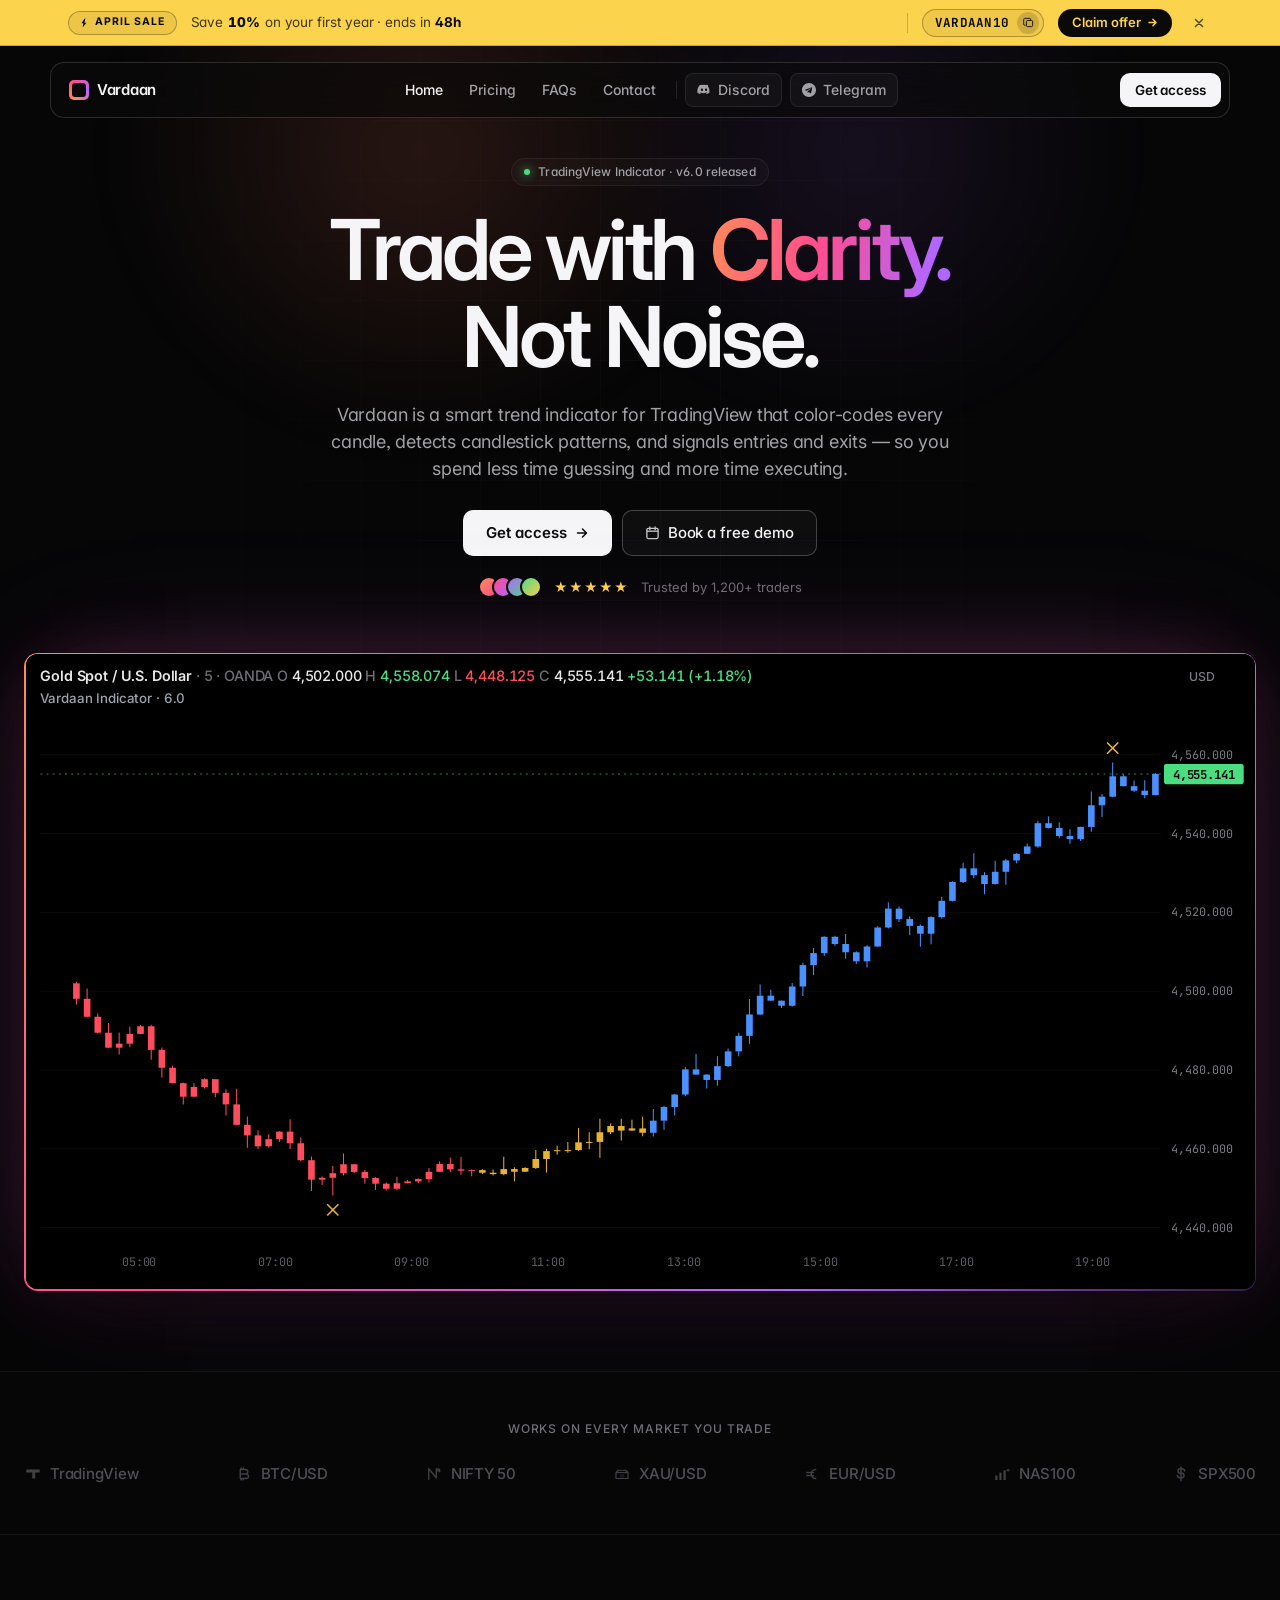
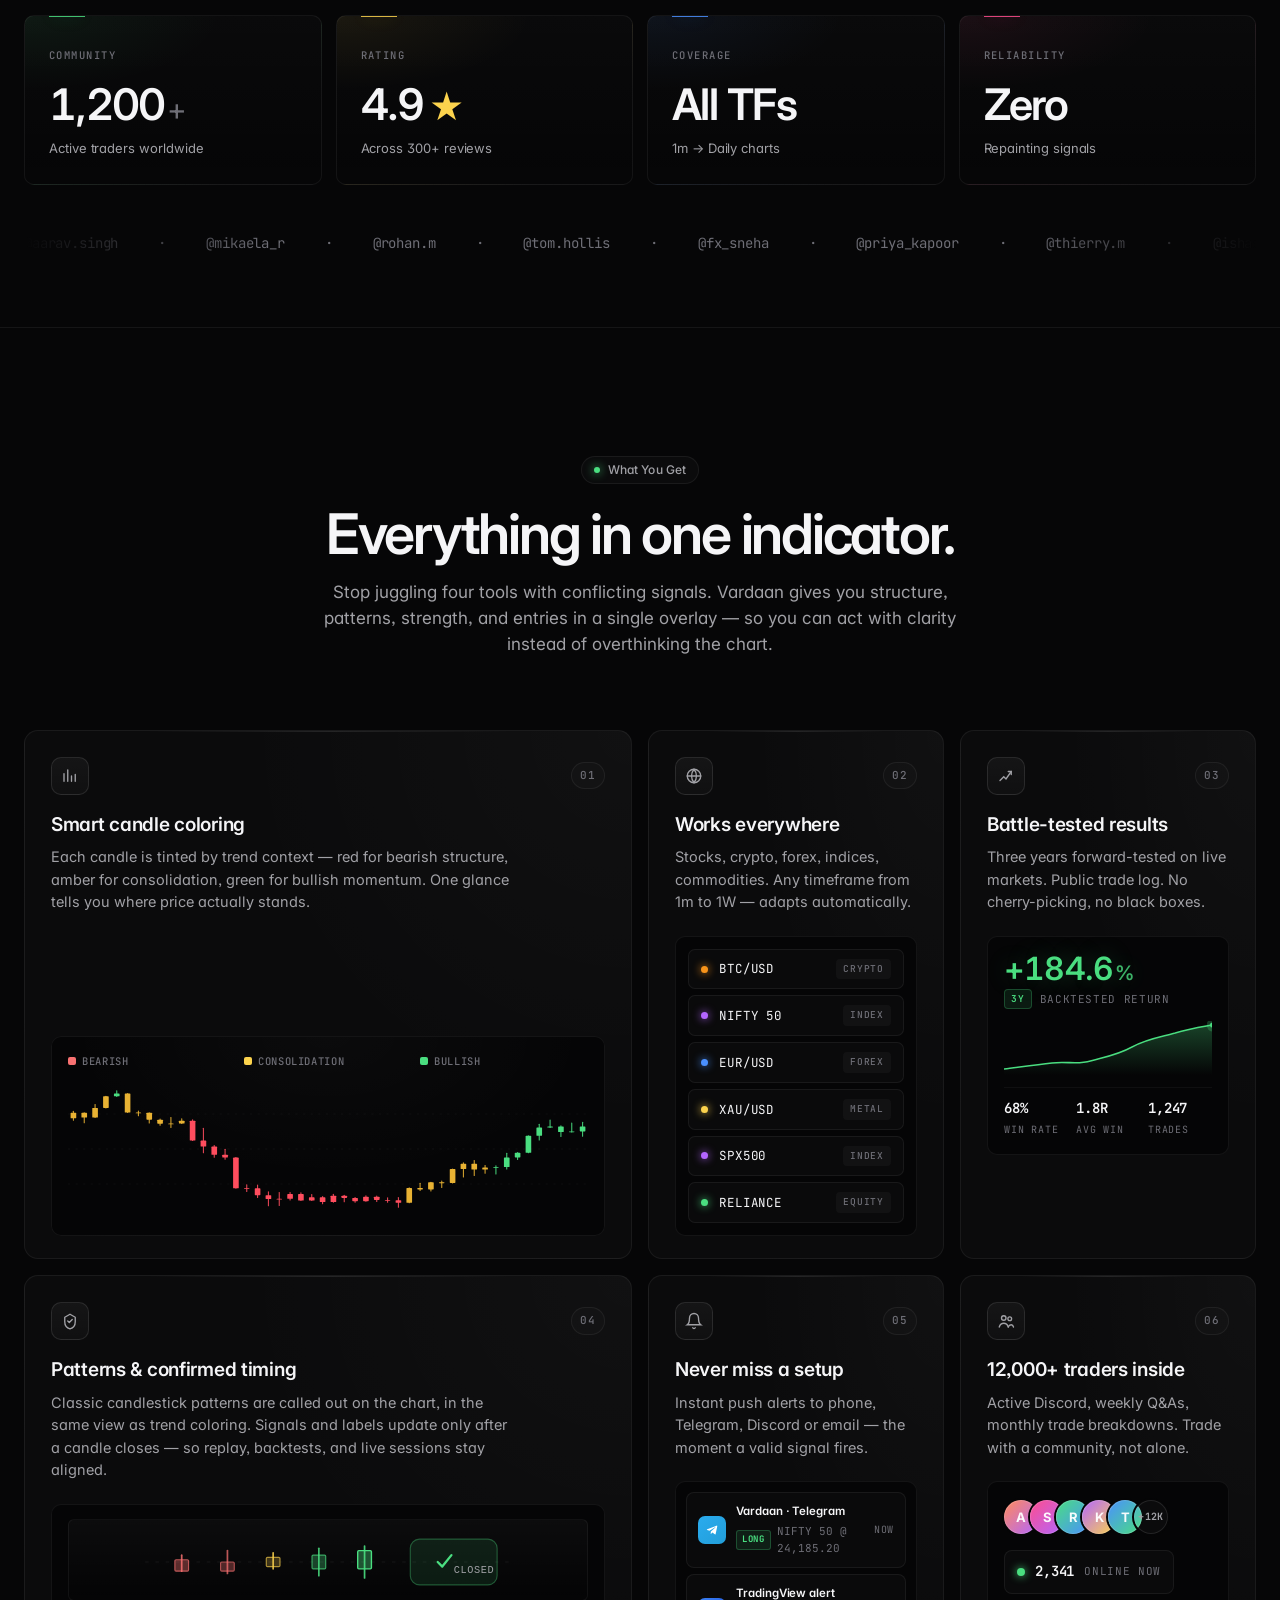
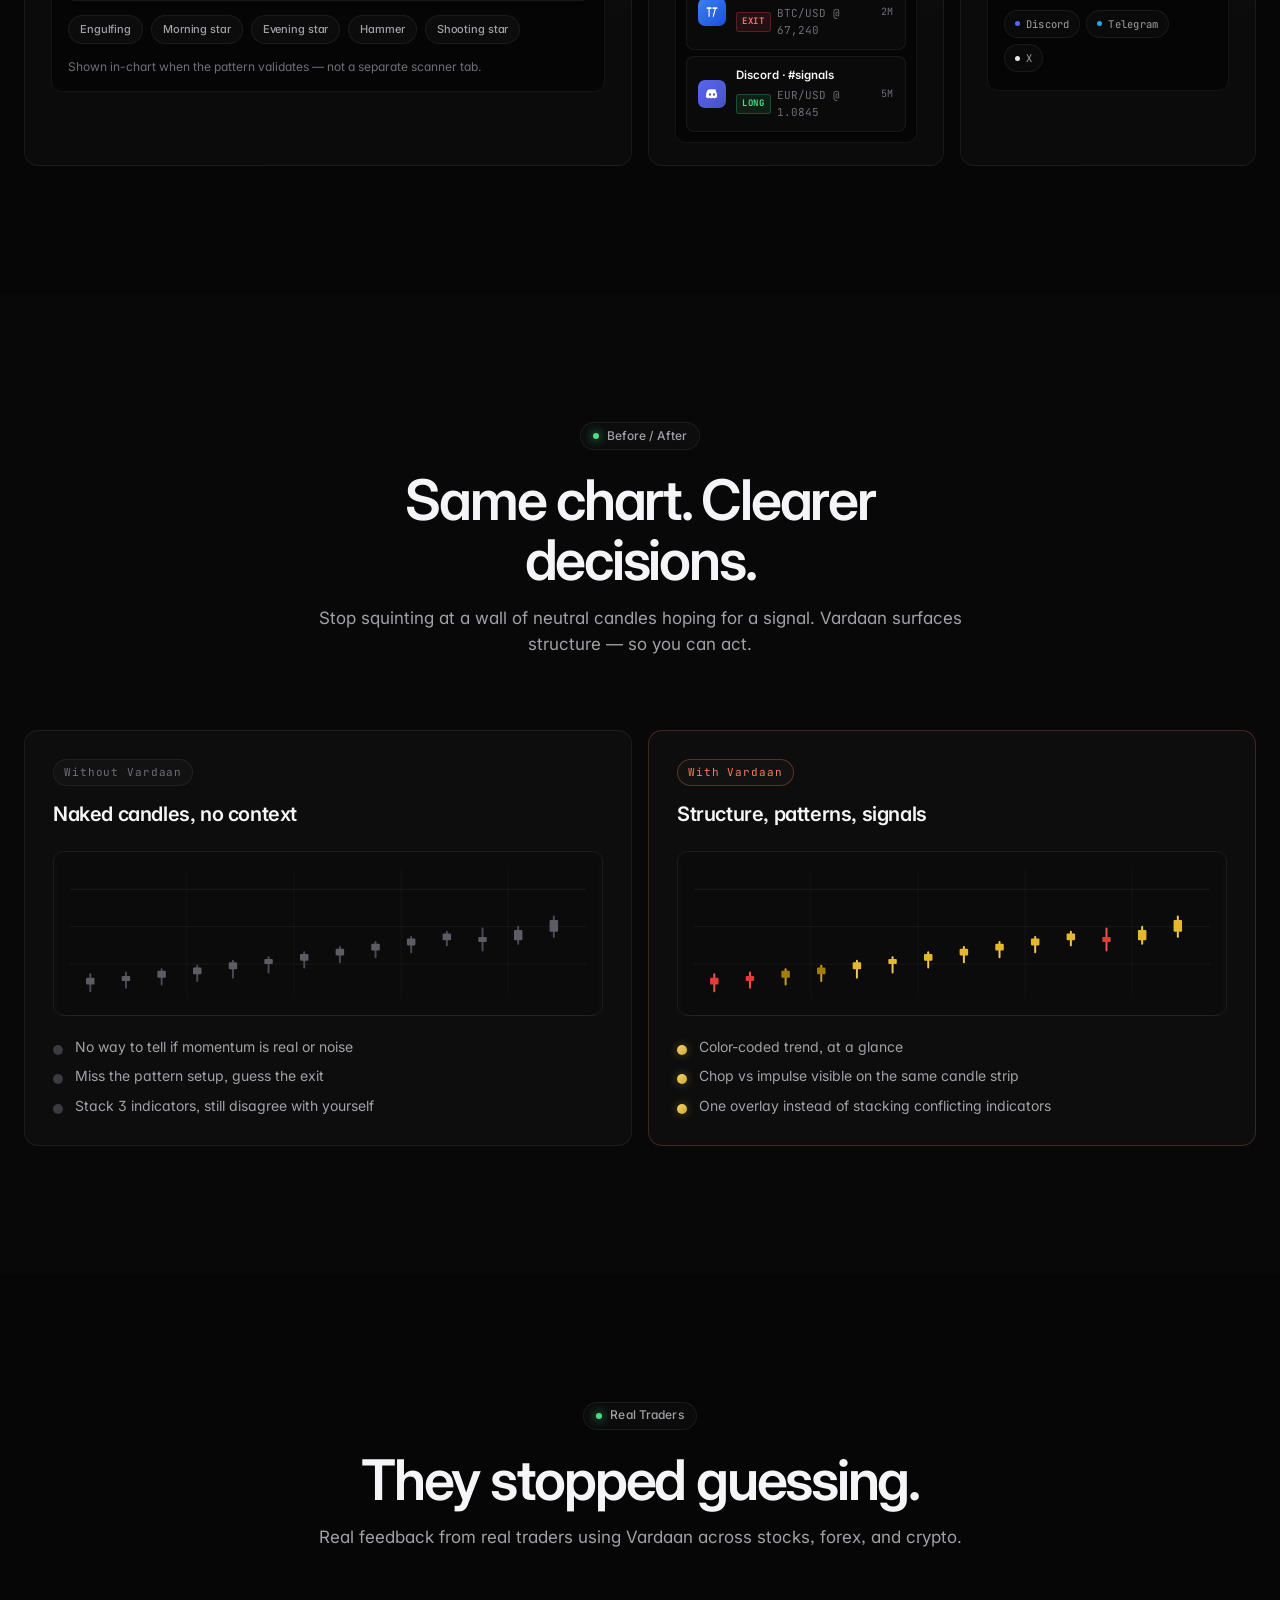
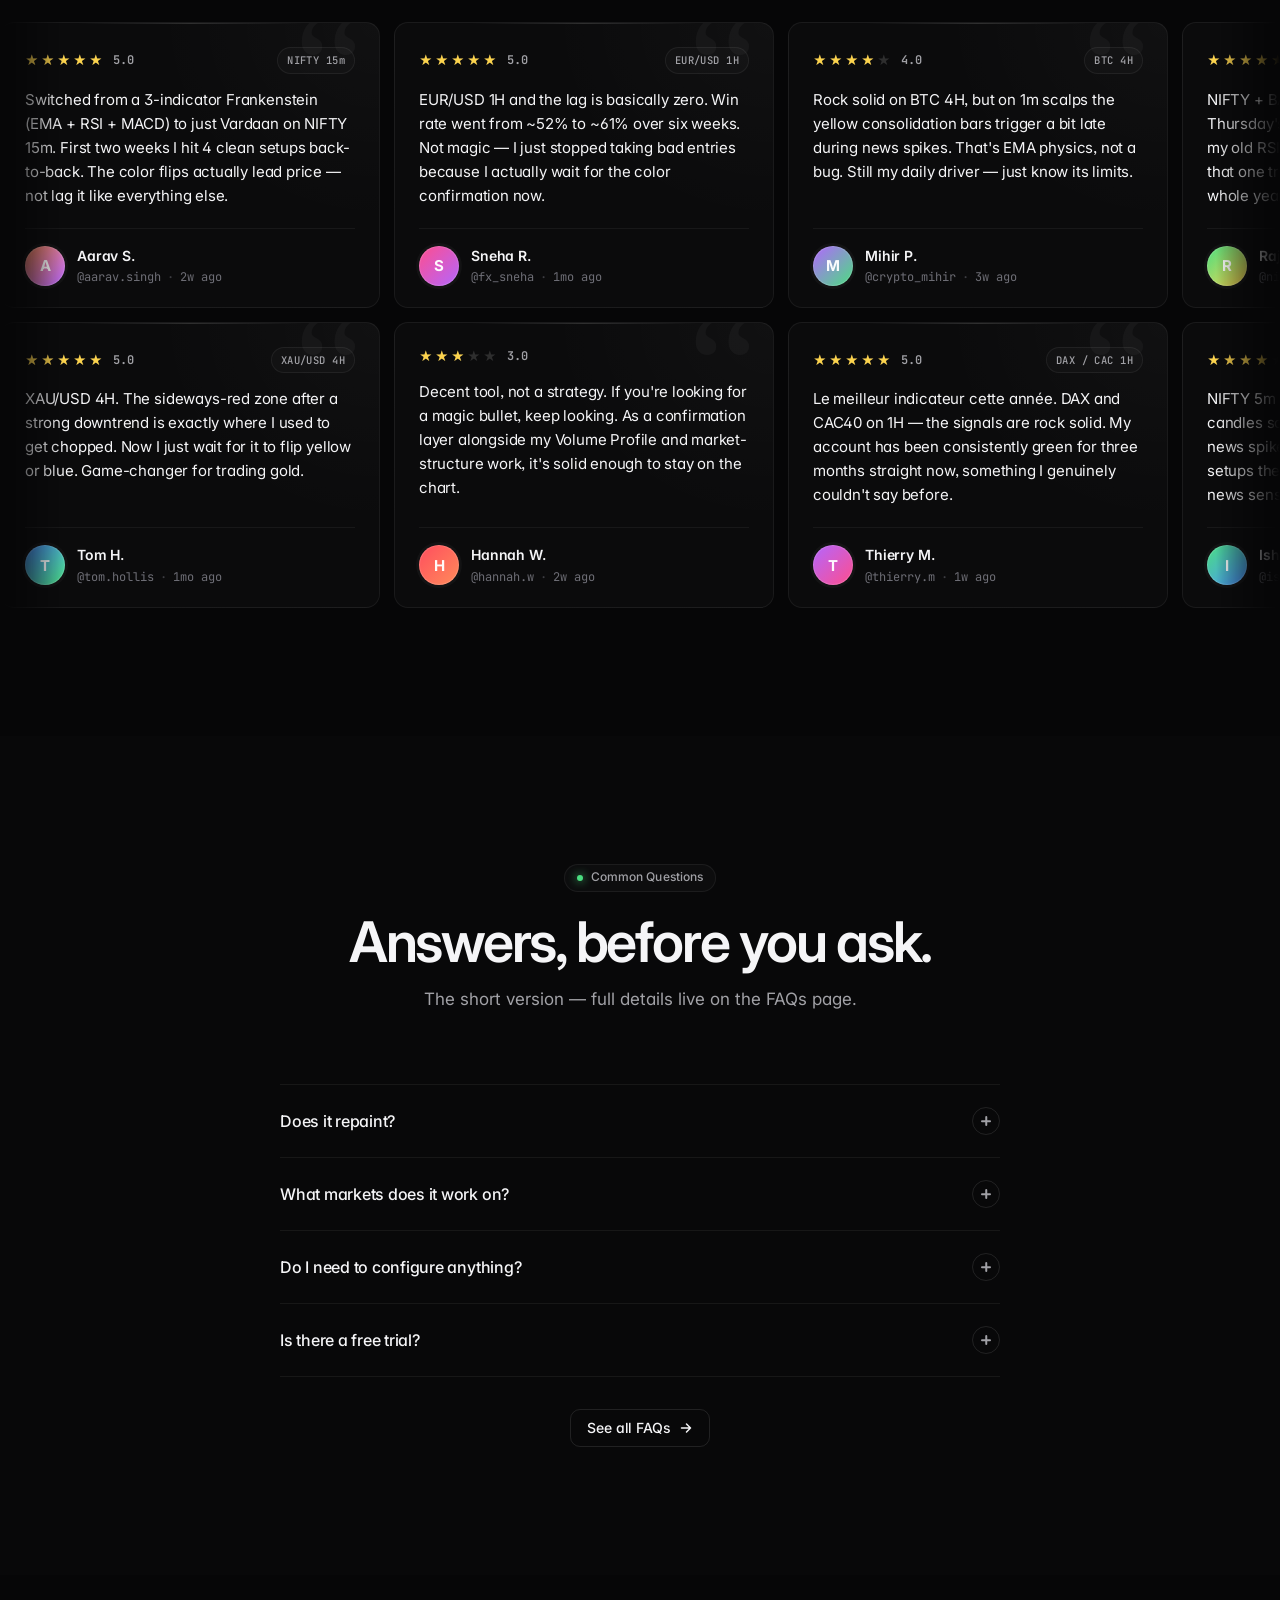
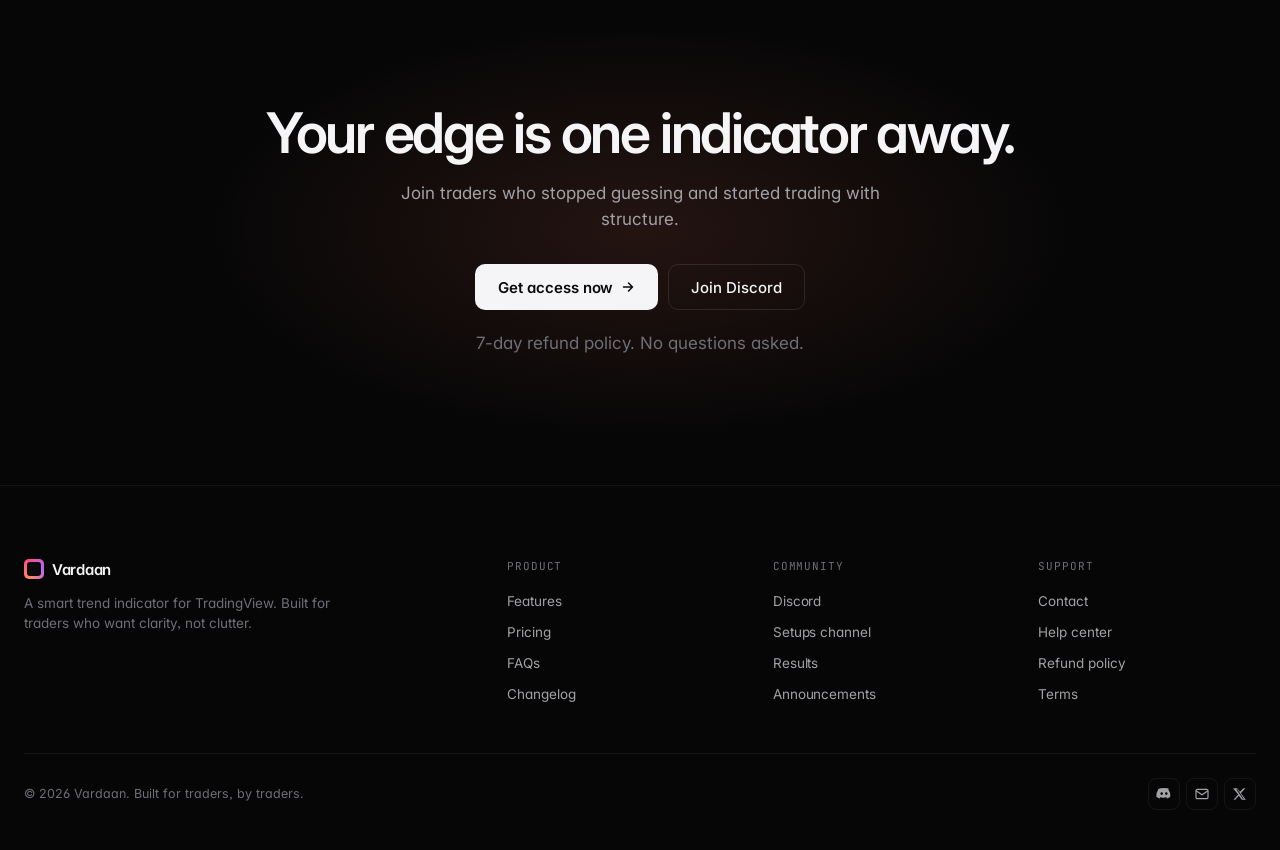
==== index.html @ 20813f0f "Inital Commit" ====
<!doctype html>
<html lang="en">
<head>
  <meta charset="utf-8" />
  <meta name="viewport" content="width=device-width, initial-scale=1" />
  <title>Vardaan — Trade with Clarity. Not Noise.</title>
  <meta name="description" content="Vardaan is a smart trend indicator for TradingView that color-codes every candle, detects candlestick patterns, and signals entries and exits." />
  <meta name="theme-color" content="#060607" />
  <link rel="stylesheet" href="styles.css" />
</head>
<body>

  <!-- ============================== PROMO BAR ============================== -->
  <div class="promo-bar" id="promo-bar" role="region" aria-label="Promotional offer">
    <div class="promo-bar__inner">
      <span class="promo-bar__tag">
        <svg class="promo-bar__tag-icon" width="10" height="10" viewBox="0 0 12 12" fill="currentColor" aria-hidden="true">
          <path d="M6.8 0.6 3 6.2h2.3l-1 5.2L8.9 5.6H6.5l1.2-5z"/>
        </svg>
        <span data-text="promo.offerName">Launch Sale</span>
      </span>
      <span class="promo-bar__text">
        Save <em class="promo-bar__pct" data-text="promo.percent">20%</em> on your first year<span class="promo-bar__text-extra"> · ends in <strong data-text="promo.deadline">48h</strong></span>
      </span>
      <span class="promo-bar__divider" aria-hidden="true"></span>
      <button class="promo-bar__code" type="button" data-promo-code data-code="VARDAAN20" aria-label="Copy code VARDAAN20">
        <span class="promo-bar__code-value" data-text="promo.code">VARDAAN20</span>
        <span class="promo-bar__copy-btn" aria-hidden="true">
          <svg width="11" height="11" viewBox="0 0 16 16" fill="none">
            <rect x="5" y="5" width="9" height="9" rx="1.6" stroke="currentColor" stroke-width="1.3"/>
            <path d="M11 5V3.5A1.5 1.5 0 0 0 9.5 2h-7A1.5 1.5 0 0 0 1 3.5v7A1.5 1.5 0 0 0 2.5 12H4" stroke="currentColor" stroke-width="1.3"/>
          </svg>
        </span>
      </button>
      <a href="pricing.html" class="promo-bar__cta">
        Claim offer
        <svg width="11" height="11" viewBox="0 0 14 14" fill="none" aria-hidden="true">
          <path d="M2.5 7h9m0 0L7.5 3m4 4L7.5 11" stroke="currentColor" stroke-width="1.8" stroke-linecap="round" stroke-linejoin="round"/>
        </svg>
      </a>
      <button class="promo-bar__close" type="button" aria-label="Dismiss offer">
        <svg width="12" height="12" viewBox="0 0 12 12" fill="none" aria-hidden="true">
          <path d="M2.5 2.5l7 7m0-7l-7 7" stroke="currentColor" stroke-width="1.5" stroke-linecap="round"/>
        </svg>
      </button>
    </div>
  </div>

  <!-- ============================== NAV ============================== -->
  <nav class="nav" aria-label="Primary">
    <div class="nav__inner">
      <a href="index.html" class="nav__brand">
        <span class="nav__brand-mark" aria-hidden="true"></span>
        Vardaan
      </a>
      <ul class="nav__links">
        <li><a class="nav__link nav__link--active" href="index.html">Home</a></li>
        <li><a class="nav__link" href="pricing.html">Pricing</a></li>
        <li><a class="nav__link" href="faqs.html">FAQs</a></li>
        <li><a class="nav__link" href="contact.html">Contact</a></li>
        <li class="nav__sep" aria-hidden="true"></li>
        <li><a class="nav__link nav__link--social nav__link--discord" data-link="discord" href="#">
          <svg width="14" height="14" viewBox="0 0 24 24" fill="currentColor" aria-hidden="true"><path d="M20.3 4.4A18 18 0 0 0 16 3l-.3.5a16 16 0 0 0-7.4 0L8 3a18 18 0 0 0-4.3 1.4A19 19 0 0 0 .5 16.1a17 17 0 0 0 5.1 2.6l1-1.5a11 11 0 0 1-1.8-.9l.4-.3a12 12 0 0 0 11.6 0l.4.3a11 11 0 0 1-1.8.9l1 1.5a17 17 0 0 0 5.1-2.6 19 19 0 0 0-3.2-11.7ZM8.5 13.5c-1 0-1.9-1-1.9-2.1 0-1.2.8-2.1 1.9-2.1 1 0 1.9 1 1.9 2.1 0 1.2-.8 2.1-1.9 2.1Zm7 0c-1 0-1.9-1-1.9-2.1 0-1.2.8-2.1 1.9-2.1 1 0 1.9 1 1.9 2.1 0 1.2-.8 2.1-1.9 2.1Z"/></svg>
          Discord
        </a></li>
        <li><a class="nav__link nav__link--social nav__link--telegram" data-link="telegram" href="#">
          <svg width="14" height="14" viewBox="0 0 240 240" fill="currentColor" aria-hidden="true"><path d="M120 0C53.73 0 0 53.73 0 120s53.73 120 120 120 120-53.73 120-120S186.27 0 120 0zm55.65 82.75L156.4 172.6c-1.45 6.48-5.29 8.09-10.7 5.04l-29.56-21.8-14.26 13.73c-1.58 1.58-2.9 2.9-5.94 2.9l2.11-30.05 54.7-49.43c2.38-2.13-.52-3.31-3.69-1.18l-67.64 42.58-29.15-9.12c-6.34-1.98-6.47-6.34 1.32-9.38l114.15-44.02c5.29-1.98 9.92 1.19 8.21 8.87z"/></svg>
          Telegram
        </a></li>
      </ul>
      <div class="nav__cta-group">
        <a href="pricing.html" class="btn btn-primary btn-sm">Get access</a>
      </div>
      <button class="nav__burger" aria-label="Open menu" aria-controls="mobile-menu">
        <span></span><span></span><span></span>
      </button>
    </div>
  </nav>

  <div class="mobile-menu" id="mobile-menu" aria-hidden="true">
    <a class="mobile-menu__link" href="index.html">Home</a>
    <a class="mobile-menu__link" href="pricing.html">Pricing</a>
    <a class="mobile-menu__link" href="faqs.html">FAQs</a>
    <a class="mobile-menu__link" href="contact.html">Contact</a>
    <div class="mobile-menu__sep" aria-hidden="true"></div>
    <a class="mobile-menu__link mobile-menu__link--social mobile-menu__link--discord" data-link="discord" href="#">
      <svg width="22" height="22" viewBox="0 0 24 24" fill="currentColor" aria-hidden="true"><path d="M20.3 4.4A18 18 0 0 0 16 3l-.3.5a16 16 0 0 0-7.4 0L8 3a18 18 0 0 0-4.3 1.4A19 19 0 0 0 .5 16.1a17 17 0 0 0 5.1 2.6l1-1.5a11 11 0 0 1-1.8-.9l.4-.3a12 12 0 0 0 11.6 0l.4.3a11 11 0 0 1-1.8.9l1 1.5a17 17 0 0 0 5.1-2.6 19 19 0 0 0-3.2-11.7ZM8.5 13.5c-1 0-1.9-1-1.9-2.1 0-1.2.8-2.1 1.9-2.1 1 0 1.9 1 1.9 2.1 0 1.2-.8 2.1-1.9 2.1Zm7 0c-1 0-1.9-1-1.9-2.1 0-1.2.8-2.1 1.9-2.1 1 0 1.9 1 1.9 2.1 0 1.2-.8 2.1-1.9 2.1Z"/></svg>
      Discord
    </a>
    <a class="mobile-menu__link mobile-menu__link--social mobile-menu__link--telegram" data-link="telegram" href="#">
      <svg width="22" height="22" viewBox="0 0 240 240" fill="currentColor" aria-hidden="true"><path d="M120 0C53.73 0 0 53.73 0 120s53.73 120 120 120 120-53.73 120-120S186.27 0 120 0zm55.65 82.75L156.4 172.6c-1.45 6.48-5.29 8.09-10.7 5.04l-29.56-21.8-14.26 13.73c-1.58 1.58-2.9 2.9-5.94 2.9l2.11-30.05 54.7-49.43c2.38-2.13-.52-3.31-3.69-1.18l-67.64 42.58-29.15-9.12c-6.34-1.98-6.47-6.34 1.32-9.38l114.15-44.02c5.29-1.98 9.92 1.19 8.21 8.87z"/></svg>
      Telegram
    </a>
    <div class="mobile-menu__actions">
      <a href="pricing.html" class="btn btn-primary btn-sm">Get access</a>
    </div>
  </div>

  <main>

    <!-- ============================== HERO ============================== -->
    <section class="section-hero">
      <div class="container">

        <span class="badge hero__badge hero-anim" style="--d:0ms">
          <span class="badge__dot"></span>
          TradingView Indicator · v6.0 released
        </span>

        <h1 class="hero__headline hero-anim" style="--d:80ms">
          Trade with <span class="gradient-text">Clarity.</span><br/>
          Not Noise.
        </h1>

        <p class="hero__sub hero-anim" style="--d:160ms">
          Vardaan is a smart trend indicator for TradingView that color-codes every
          candle, detects candlestick patterns, and signals entries and exits — so
          you spend less time guessing and more time executing.
        </p>

        <div class="hero__ctas hero-anim" style="--d:240ms">
          <a href="pricing.html" class="btn btn-primary btn-lg">
            Get access
            <svg class="btn__arrow" width="14" height="14" viewBox="0 0 14 14" fill="none" aria-hidden="true">
              <path d="M2.5 7h9m0 0L7.5 3m4 4L7.5 11" stroke="currentColor" stroke-width="1.5" stroke-linecap="round" stroke-linejoin="round"/>
            </svg>
          </a>
          <a href="contact.html" class="btn btn-ghost btn-ghost--bright btn-lg">
            <svg width="15" height="15" viewBox="0 0 16 16" fill="none" aria-hidden="true">
              <rect x="2" y="3.5" width="12" height="11" rx="1.6" stroke="currentColor" stroke-width="1.4"/>
              <path d="M2 6.6h12" stroke="currentColor" stroke-width="1.4"/>
              <path d="M5.2 2v3M10.8 2v3" stroke="currentColor" stroke-width="1.4" stroke-linecap="round"/>
            </svg>
            Book a free demo
          </a>
        </div>

        <div class="hero__trust hero-anim" style="--d:320ms">
          <span class="hero__trust-avatars" aria-hidden="true">
            <span></span><span></span><span></span><span></span>
          </span>
          <span class="hero__trust-stars" aria-hidden="true">★★★★★</span>
          Trusted by 1,200+ traders
        </div>

        <!-- hero chart — crisp SVG, built in main.js -->
        <div class="hero__visual hero-anim" style="--d:400ms" aria-hidden="true">
          <div class="hero__visual__inner">
            <svg class="vd-chart" viewBox="0 0 1200 620" preserveAspectRatio="xMidYMid meet" role="img" aria-label="Vardaan indicator on Gold/USD 5m chart"></svg>
          </div>
        </div>

      </div>
    </section>

    <!-- ============================== LOGO STRIP ============================== -->
    <section class="logo-strip">
      <div class="container">
        <div class="logo-strip__label">Works on every market you trade</div>
        <div class="logo-strip__row">
          <!-- TradingView -->
          <span class="logo-strip__item">
            <svg viewBox="0 0 24 24" fill="currentColor" aria-hidden="true"><path d="M11 6h10v4H15v8h-4v-8H3V6h5a5 5 0 0 1 3 0z"/></svg>
            TradingView
          </span>

          <!-- BTC / USD -->
          <span class="logo-strip__item">
            <svg viewBox="0 0 24 24" fill="none" stroke="currentColor" stroke-width="1.9" stroke-linecap="round" stroke-linejoin="round" aria-hidden="true">
              <path d="M8 4v2M11 4v2M8 18v2M11 18v2"/>
              <path d="M7 6h7a3 3 0 0 1 0 6H7zM7 12h8a3 3 0 0 1 0 6H7zM7 6v12"/>
            </svg>
            BTC/USD
          </span>

          <!-- NIFTY 50 (India) -->
          <span class="logo-strip__item">
            <svg viewBox="0 0 24 24" fill="none" stroke="currentColor" stroke-width="1.8" stroke-linecap="round" stroke-linejoin="round" aria-hidden="true">
              <path d="M5 19V5l10 12V5"/>
              <path d="M17 8l2.5-2.5M19.5 5.5V9M19.5 5.5H16"/>
            </svg>
            NIFTY 50
          </span>

          <!-- XAU / USD (Gold) -->
          <span class="logo-strip__item">
            <svg viewBox="0 0 24 24" fill="none" stroke="currentColor" stroke-width="1.6" stroke-linejoin="round" aria-hidden="true">
              <path d="M4 10l3-3h10l3 3v8H4z"/>
              <path d="M4 10h16"/>
              <path d="M9 13.5h6M9 16h6" stroke-opacity="0.55"/>
            </svg>
            XAU/USD
          </span>

          <!-- EUR / USD -->
          <span class="logo-strip__item">
            <svg viewBox="0 0 24 24" fill="none" stroke="currentColor" stroke-width="1.8" stroke-linecap="round" stroke-linejoin="round" aria-hidden="true">
              <path d="M17 6a6 6 0 1 0 0 12"/>
              <path d="M5 10h9M5 14h9"/>
            </svg>
            EUR/USD
          </span>

          <!-- NAS100 -->
          <span class="logo-strip__item">
            <svg viewBox="0 0 24 24" fill="currentColor" aria-hidden="true">
              <rect x="3"  y="14" width="3" height="6"  rx="0.5"/>
              <rect x="8.5" y="10" width="3" height="10" rx="0.5"/>
              <rect x="14" y="7"  width="3" height="13" rx="0.5"/>
              <path d="M20 4l.9 2.1L23 7l-2.1.9L20 10l-.9-2.1L17 7l2.1-.9L20 4z" opacity="0.85"/>
            </svg>
            NAS100
          </span>

          <!-- SPX500 -->
          <span class="logo-strip__item">
            <svg viewBox="0 0 24 24" fill="none" stroke="currentColor" stroke-width="1.9" stroke-linecap="round" stroke-linejoin="round" aria-hidden="true">
              <path d="M12 3v18"/>
              <path d="M17 8a4 4 0 0 0-4-3h-2a3 3 0 0 0 0 6h2a3 3 0 0 1 0 6h-2a4 4 0 0 1-4-3"/>
            </svg>
            SPX500
          </span>
        </div>
      </div>
    </section>

    <!-- ============================== STATS BAR ============================== -->
    <section class="stats-bar">
      <div class="container">
        <div class="stats-bar__grid reveal" data-stagger="80">
          <div class="stats-bar__stat reveal" style="--accent: #4ADE80">
            <span class="stats-bar__cap">Community</span>
            <div class="stats-bar__num">1,200<span class="stats-bar__plus">+</span></div>
            <span class="stats-bar__label">Active traders worldwide</span>
          </div>
          <div class="stats-bar__stat reveal" style="--accent: #FCD34D">
            <span class="stats-bar__cap">Rating</span>
            <div class="stats-bar__num">4.9<span class="stats-bar__star">★</span></div>
            <span class="stats-bar__label">Across 300+ reviews</span>
          </div>
          <div class="stats-bar__stat reveal" style="--accent: #4A90FF">
            <span class="stats-bar__cap">Coverage</span>
            <div class="stats-bar__num">All TFs</div>
            <span class="stats-bar__label">1m → Daily charts</span>
          </div>
          <div class="stats-bar__stat reveal" style="--accent: #FF4D8D">
            <span class="stats-bar__cap">Reliability</span>
            <div class="stats-bar__num">Zero</div>
            <span class="stats-bar__label">Repainting signals</span>
          </div>
        </div>

        <div class="marquee" aria-hidden="true">
          <div class="marquee__track">
            <span class="marquee__item">@aarav.singh</span>
            <span class="marquee__item">·</span>
            <span class="marquee__item">@mikaela_r</span>
            <span class="marquee__item">·</span>
            <span class="marquee__item">@rohan.m</span>
            <span class="marquee__item">·</span>
            <span class="marquee__item">@tom.hollis</span>
            <span class="marquee__item">·</span>
            <span class="marquee__item">@fx_sneha</span>
            <span class="marquee__item">·</span>
            <span class="marquee__item">@priya_kapoor</span>
            <span class="marquee__item">·</span>
            <span class="marquee__item">@thierry.m</span>
            <span class="marquee__item">·</span>
            <span class="marquee__item">@ishaan_p</span>
            <span class="marquee__item">·</span>
            <span class="marquee__item">@hannah.w</span>
            <span class="marquee__item">·</span>
            <span class="marquee__item">@dev.mehta</span>
            <span class="marquee__item">·</span>
            <span class="marquee__item">@crypto_mihir</span>
            <span class="marquee__item">·</span>
            <span class="marquee__item">@lian_zhao</span>
            <span class="marquee__item">·</span>
            <span class="marquee__item">@noah.wright</span>
            <span class="marquee__item">·</span>
            <span class="marquee__item">@kavya.k</span>
            <span class="marquee__item">·</span>
            <span class="marquee__item">@anushka_n</span>
            <span class="marquee__item">·</span>
            <span class="marquee__item">@nifty_raj</span>
            <span class="marquee__item">·</span>
            <span class="marquee__item">@m_desai</span>
            <span class="marquee__item">·</span>
            <span class="marquee__item">@tarun.rk</span>
            <span class="marquee__item">·</span>
            <span class="marquee__item">@sofia.tlv</span>
            <span class="marquee__item">·</span>
            <span class="marquee__item">@arvind.k</span>
            <span class="marquee__item">·</span>
            <span class="marquee__item">@btc_kiran</span>
            <span class="marquee__item">·</span>
          </div>
        </div>
      </div>
    </section>

    <!-- ============================== BENTO FEATURES ============================== -->
    <section class="section" id="features">
      <div class="container">
        <div class="section-header reveal">
          <span class="badge"><span class="badge__dot"></span>What You Get</span>
          <h2>Everything in one indicator.</h2>
          <p>Stop juggling four tools with conflicting signals. Vardaan gives you structure, patterns, strength, and entries in a single overlay — so you can act with clarity instead of overthinking the chart.</p>
        </div>

        <div class="bento" data-stagger="80">

          <!-- 1 · WIDE · Smart Candle Coloring -->
          <article class="bento-tile bento-tile--wide reveal">
            <div class="bento-tile__head">
              <div class="bento-tile__icon" aria-hidden="true">
                <svg viewBox="0 0 24 24" fill="none" stroke="currentColor" stroke-width="1.8" stroke-linecap="round">
                  <path d="M4 19V9m5 10V4m5 15v-7m5 7V10"/>
                </svg>
              </div>
              <span class="bento-tile__num">01</span>
            </div>
            <h3 class="bento-tile__title">Smart candle coloring</h3>
            <p class="bento-tile__body">Each candle is tinted by trend context — red for bearish structure, amber for consolidation, green for bullish momentum. One glance tells you where price actually stands.</p>
            <div class="bento-tile__visual">
              <div class="trend-viz">
                <div class="trend-viz__labels">
                  <span class="trend-viz__label trend-viz__label--down">Bearish</span>
                  <span class="trend-viz__label trend-viz__label--flat">Consolidation</span>
                  <span class="trend-viz__label trend-viz__label--up">Bullish</span>
                </div>
                <svg class="trend-viz__svg" viewBox="0 0 480 140" preserveAspectRatio="none" aria-hidden="true">
                  <line x1="0" y1="35"  x2="480" y2="35"  stroke="rgba(255,255,255,0.03)" stroke-dasharray="2 5"/>
                  <line x1="0" y1="70"  x2="480" y2="70"  stroke="rgba(255,255,255,0.04)" stroke-dasharray="2 5"/>
                  <line x1="0" y1="105" x2="480" y2="105" stroke="rgba(255,255,255,0.03)" stroke-dasharray="2 5"/>
                  <g class="trend-viz__candles"></g>
                </svg>
              </div>
            </div>
          </article>

          <!-- 2 · Works Everywhere -->
          <article class="bento-tile reveal">
            <div class="bento-tile__head">
              <div class="bento-tile__icon" aria-hidden="true">
                <svg viewBox="0 0 24 24" fill="none" stroke="currentColor" stroke-width="1.8" stroke-linecap="round">
                  <circle cx="12" cy="12" r="9"/>
                  <path d="M3 12h18M12 3a14 14 0 0 1 0 18M12 3a14 14 0 0 0 0 18"/>
                </svg>
              </div>
              <span class="bento-tile__num">02</span>
            </div>
            <h3 class="bento-tile__title">Works everywhere</h3>
            <p class="bento-tile__body">Stocks, crypto, forex, indices, commodities. Any timeframe from 1m to 1W — adapts automatically.</p>
            <div class="asset-grid" aria-hidden="true">
              <span class="asset-chip"><span class="asset-chip__dot" style="color:#F7931A"></span><span class="asset-chip__sym">BTC/USD</span><span class="asset-chip__cls">Crypto</span></span>
              <span class="asset-chip"><span class="asset-chip__dot" style="color:#B366FF"></span><span class="asset-chip__sym">NIFTY&nbsp;50</span><span class="asset-chip__cls">Index</span></span>
              <span class="asset-chip"><span class="asset-chip__dot" style="color:#4A90FF"></span><span class="asset-chip__sym">EUR/USD</span><span class="asset-chip__cls">Forex</span></span>
              <span class="asset-chip"><span class="asset-chip__dot" style="color:#FCD34D"></span><span class="asset-chip__sym">XAU/USD</span><span class="asset-chip__cls">Metal</span></span>
              <span class="asset-chip"><span class="asset-chip__dot" style="color:#B366FF"></span><span class="asset-chip__sym">SPX500</span><span class="asset-chip__cls">Index</span></span>
              <span class="asset-chip"><span class="asset-chip__dot" style="color:#4ADE80"></span><span class="asset-chip__sym">RELIANCE</span><span class="asset-chip__cls">Equity</span></span>
            </div>
          </article>

          <!-- 3 · Battle-tested performance -->
          <article class="bento-tile reveal">
            <div class="bento-tile__head">
              <div class="bento-tile__icon" aria-hidden="true">
                <svg viewBox="0 0 24 24" fill="none" stroke="currentColor" stroke-width="1.8" stroke-linecap="round">
                  <path d="M4 18l5-5 3 3 7-10"/>
                  <path d="M15 6h4v4"/>
                </svg>
              </div>
              <span class="bento-tile__num">03</span>
            </div>
            <h3 class="bento-tile__title">Battle-tested results</h3>
            <p class="bento-tile__body">Three years forward-tested on live markets. Public trade log. No cherry-picking, no black boxes.</p>
            <div class="perf-card" aria-hidden="true">
              <div class="perf-card__hero">
                <div class="perf-card__big">+184.6<span class="perf-card__pct">%</span></div>
                <div class="perf-card__sub">
                  <span class="perf-card__badge">3Y</span>
                  <span>Backtested return</span>
                </div>
              </div>
              <svg class="perf-card__chart" viewBox="0 0 260 54" preserveAspectRatio="none">
                <defs>
                  <linearGradient id="perf-grad" x1="0" y1="0" x2="0" y2="1">
                    <stop offset="0%" stop-color="#4ADE80" stop-opacity="0.28"/>
                    <stop offset="100%" stop-color="#4ADE80" stop-opacity="0"/>
                  </linearGradient>
                </defs>
                <path d="M0,48 C 20,46 38,44 60,42 C 78,40 92,44 108,40 C 126,36 142,34 160,26 C 178,18 196,16 214,12 C 230,8 246,6 260,4 L 260,54 L 0,54 Z" fill="url(#perf-grad)"/>
                <path d="M0,48 C 20,46 38,44 60,42 C 78,40 92,44 108,40 C 126,36 142,34 160,26 C 178,18 196,16 214,12 C 230,8 246,6 260,4" fill="none" stroke="#4ADE80" stroke-width="1.6" stroke-linecap="round"/>
                <circle cx="260" cy="4" r="2.5" fill="#4ADE80"/>
                <circle cx="260" cy="4" r="5" fill="#4ADE80" opacity="0.35">
                  <animate attributeName="r" values="4;9;4" dur="1.8s" repeatCount="indefinite"/>
                  <animate attributeName="opacity" values="0.5;0;0.5" dur="1.8s" repeatCount="indefinite"/>
                </circle>
              </svg>
              <div class="perf-card__stats">
                <div class="perf-card__stat"><span class="perf-card__val">68%</span><span class="perf-card__lbl">Win rate</span></div>
                <div class="perf-card__stat"><span class="perf-card__val">1.8R</span><span class="perf-card__lbl">Avg win</span></div>
                <div class="perf-card__stat"><span class="perf-card__val">1,247</span><span class="perf-card__lbl">Trades</span></div>
              </div>
            </div>
          </article>

          <!-- 4 · WIDE · Patterns & confirmed bars -->
          <article class="bento-tile bento-tile--wide reveal">
            <div class="bento-tile__head">
              <div class="bento-tile__icon" aria-hidden="true">
                <svg viewBox="0 0 24 24" fill="none" stroke="currentColor" stroke-width="1.8" stroke-linecap="round" stroke-linejoin="round">
                  <path d="M12 3l7 4v6c0 5-3.5 8.5-7 9.5-3.5-1-7-4.5-7-9.5V7l7-4z"/>
                  <path d="M9 12l2 2 4-4"/>
                </svg>
              </div>
              <span class="bento-tile__num">04</span>
            </div>
            <h3 class="bento-tile__title">Patterns &amp; confirmed timing</h3>
            <p class="bento-tile__body">Classic candlestick patterns are called out on the chart, in the same view as trend coloring. Signals and labels update only after a candle closes — so replay, backtests, and live sessions stay aligned.</p>
            <div class="pattern-card" aria-hidden="true">
              <div class="pattern-card__chart">
                <svg class="pattern-card__svg" viewBox="0 0 320 56" fill="none" xmlns="http://www.w3.org/2000/svg" aria-hidden="true">
                  <line x1="0" y1="28" x2="320" y2="28" stroke="rgba(255,255,255,0.06)" stroke-dasharray="3 6"/>
                  <!-- simple candles -->
                  <g stroke-linecap="round">
                    <line x1="32" y1="22" x2="32" y2="36" stroke="rgba(248,113,113,0.85)" stroke-width="1.5"/>
                    <rect x="26" y="26" width="12" height="10" rx="1" fill="rgba(248,113,113,0.35)" stroke="rgba(248,113,113,0.7)" stroke-width="1"/>
                    <line x1="72" y1="18" x2="72" y2="38" stroke="rgba(248,113,113,0.75)" stroke-width="1.5"/>
                    <rect x="66" y="28" width="12" height="8" rx="1" fill="rgba(248,113,113,0.3)" stroke="rgba(248,113,113,0.65)" stroke-width="1"/>
                    <line x1="112" y1="20" x2="112" y2="34" stroke="rgba(252,211,77,0.85)" stroke-width="1.5"/>
                    <rect x="106" y="24" width="12" height="8" rx="1" fill="rgba(252,211,77,0.22)" stroke="rgba(252,211,77,0.65)" stroke-width="1"/>
                    <line x1="152" y1="16" x2="152" y2="40" stroke="rgba(74,222,128,0.85)" stroke-width="1.5"/>
                    <rect x="146" y="22" width="12" height="12" rx="1" fill="rgba(74,222,128,0.28)" stroke="rgba(74,222,128,0.7)" stroke-width="1"/>
                    <line x1="192" y1="14" x2="192" y2="42" stroke="rgba(74,222,128,0.9)" stroke-width="1.5"/>
                    <rect x="186" y="18" width="12" height="16" rx="1" fill="rgba(74,222,128,0.35)" stroke="var(--up)" stroke-width="1.2"/>
                  </g>
                  <g transform="translate(232 8)">
                    <rect width="76" height="40" rx="8" fill="rgba(74,222,128,0.1)" stroke="rgba(74,222,128,0.35)" stroke-width="1"/>
                    <path d="M24 20l4 4 8-10" stroke="var(--up)" stroke-width="2" stroke-linecap="round" stroke-linejoin="round"/>
                    <text x="38" y="30" fill="#A1A1A6" font-family="ui-monospace, monospace" font-size="9" letter-spacing="0.06em">CLOSED</text>
                  </g>
                </svg>
              </div>
              <div class="pattern-card__chips">
                <span class="pattern-chip">Engulfing</span>
                <span class="pattern-chip">Morning star</span>
                <span class="pattern-chip">Evening star</span>
                <span class="pattern-chip">Hammer</span>
                <span class="pattern-chip">Shooting star</span>
              </div>
              <p class="pattern-card__foot">Shown in-chart when the pattern validates — not a separate scanner tab.</p>
            </div>
          </article>

          <!-- 5 · Instant alerts everywhere -->
          <article class="bento-tile reveal">
            <div class="bento-tile__head">
              <div class="bento-tile__icon" aria-hidden="true">
                <svg viewBox="0 0 24 24" fill="none" stroke="currentColor" stroke-width="1.8" stroke-linecap="round">
                  <path d="M18 8A6 6 0 0 0 6 8c0 7-3 9-3 9h18s-3-2-3-9"/>
                  <path d="M13.73 21a2 2 0 0 1-3.46 0"/>
                </svg>
              </div>
              <span class="bento-tile__num">05</span>
            </div>
            <h3 class="bento-tile__title">Never miss a setup</h3>
            <p class="bento-tile__body">Instant push alerts to phone, Telegram, Discord or email — the moment a valid signal fires.</p>
            <div class="alerts-card" aria-hidden="true">
              <div class="alerts-card__row">
                <span class="alerts-card__ico alerts-card__ico--tg">
                  <svg viewBox="0 0 24 24" fill="currentColor"><path d="M9.78 18.65l.28-4.23 7.68-6.92c.34-.31-.07-.46-.52-.19L7.74 13.3 3.64 12c-.88-.25-.89-.86.2-1.3l15.97-6.16c.73-.33 1.43.18 1.15 1.3l-2.72 12.81c-.19.91-.74 1.13-1.5.71L12.6 16.3l-1.99 1.93c-.23.23-.42.42-.83.42z"/></svg>
                </span>
                <div class="alerts-card__body">
                  <div class="alerts-card__title">Vardaan · Telegram</div>
                  <div class="alerts-card__msg"><span class="alerts-card__tag alerts-card__tag--up">LONG</span> NIFTY 50 @ 24,185.20</div>
                </div>
                <span class="alerts-card__time">now</span>
              </div>
              <div class="alerts-card__row">
                <span class="alerts-card__ico alerts-card__ico--tv">
                  <svg viewBox="0 0 24 24" fill="currentColor"><path d="M3 4h8v3H8v13H6V7H3V4zm10 0h8v3h-2.5L15 20h-2l3.5-13H13V4z"/></svg>
                </span>
                <div class="alerts-card__body">
                  <div class="alerts-card__title">TradingView alert</div>
                  <div class="alerts-card__msg"><span class="alerts-card__tag alerts-card__tag--down">EXIT</span> BTC/USD @ 67,240</div>
                </div>
                <span class="alerts-card__time">2m</span>
              </div>
              <div class="alerts-card__row">
                <span class="alerts-card__ico alerts-card__ico--dc">
                  <svg viewBox="0 0 24 24" fill="currentColor"><path d="M19.5 5.3A17.3 17.3 0 0 0 15 4l-.2.4a15.3 15.3 0 0 1 4 1.3 14 14 0 0 0-13.6 0 15.3 15.3 0 0 1 4-1.3L9 4a17.3 17.3 0 0 0-4.5 1.3A17.6 17.6 0 0 0 1.5 17a17.9 17.9 0 0 0 5.4 2.7l.4-.6a12 12 0 0 1-1.9-.9c.1-.1.3-.2.4-.3a12.5 12.5 0 0 0 10.7 0l.4.3c-.6.4-1.2.7-1.9.9l.4.6a17.9 17.9 0 0 0 5.4-2.7 17.6 17.6 0 0 0-3-11.7zM8.5 14.8a2 2 0 0 1 0-4 2 2 0 0 1 0 4zm7 0a2 2 0 0 1 0-4 2 2 0 0 1 0 4z"/></svg>
                </span>
                <div class="alerts-card__body">
                  <div class="alerts-card__title">Discord · #signals</div>
                  <div class="alerts-card__msg"><span class="alerts-card__tag alerts-card__tag--up">LONG</span> EUR/USD @ 1.0845</div>
                </div>
                <span class="alerts-card__time">5m</span>
              </div>
            </div>
          </article>

          <!-- 6 · Active community -->
          <article class="bento-tile reveal">
            <div class="bento-tile__head">
              <div class="bento-tile__icon" aria-hidden="true">
                <svg viewBox="0 0 24 24" fill="none" stroke="currentColor" stroke-width="1.8" stroke-linecap="round">
                  <circle cx="9" cy="8" r="3"/>
                  <circle cx="17" cy="9" r="2.5"/>
                  <path d="M3 20c1-3 3.5-5 6-5s5 2 6 5"/>
                  <path d="M15 20c.6-2 2-3 4-3s2.5 1 3 3"/>
                </svg>
              </div>
              <span class="bento-tile__num">06</span>
            </div>
            <h3 class="bento-tile__title">12,000+ traders inside</h3>
            <p class="bento-tile__body">Active Discord, weekly Q&amp;As, monthly trade breakdowns. Trade with a community, not alone.</p>
            <div class="community-card" aria-hidden="true">
              <div class="community-card__avatars">
                <span class="community-card__av" style="background:linear-gradient(135deg,#FF8B5A,#B366FF)">A</span>
                <span class="community-card__av" style="background:linear-gradient(135deg,#FF4D8D,#B366FF)">S</span>
                <span class="community-card__av" style="background:linear-gradient(135deg,#4ADE80,#4A90FF)">R</span>
                <span class="community-card__av" style="background:linear-gradient(135deg,#B366FF,#FCD34D)">K</span>
                <span class="community-card__av" style="background:linear-gradient(135deg,#4A90FF,#4ADE80)">T</span>
                <span class="community-card__av community-card__av--plus">+12K</span>
              </div>
              <div class="community-card__live">
                <span class="community-card__pulse"></span>
                <span class="community-card__count">2,341</span>
                <span class="community-card__label">online now</span>
              </div>
              <div class="community-card__channels">
                <span class="community-card__ch"><span class="community-card__ch-dot" style="background:#5865F2"></span>Discord</span>
                <span class="community-card__ch"><span class="community-card__ch-dot" style="background:#26A5E4"></span>Telegram</span>
                <span class="community-card__ch"><span class="community-card__ch-dot" style="background:#E5E7EB"></span>X</span>
              </div>
            </div>
          </article>

        </div>
      </div>
    </section>

    <!-- ============================== BEFORE / AFTER ============================== -->
    <section class="section section--alt">
      <div class="container">
        <div class="section-header reveal">
          <span class="badge"><span class="badge__dot"></span>Before / After</span>
          <h2>Same chart. Clearer decisions.</h2>
          <p>Stop squinting at a wall of neutral candles hoping for a signal. Vardaan surfaces structure — so you can act.</p>
        </div>

        <div class="compare-ba" data-stagger="120">

          <article class="ba-card reveal">
            <span class="ba-card__label">Without Vardaan</span>
            <h3 class="ba-card__title">Naked candles, no context</h3>
            <div class="ba-chart ba-chart--svg" aria-hidden="true">
              <svg class="ba-svg" viewBox="0 0 320 96" preserveAspectRatio="xMidYMid meet" role="img" aria-hidden="true">
                <rect class="ba-svg__pane" width="320" height="96" rx="6"/>
                <g class="ba-svg__grid" stroke="rgba(255,255,255,0.07)" stroke-width="0.45">
                  <line x1="8" y1="22" x2="312" y2="22"/><line x1="8" y1="44" x2="312" y2="44"/><line x1="8" y1="66" x2="312" y2="66"/>
                </g>
                <g class="ba-svg__vgrid" stroke="rgba(255,255,255,0.05)" stroke-width="0.45">
                  <line x1="77" y1="10" x2="77" y2="86"/><line x1="140" y1="10" x2="140" y2="86"/><line x1="203" y1="10" x2="203" y2="86"/><line x1="266" y1="10" x2="266" y2="86"/>
                </g>
                <g fill="#5c5c64" stroke="#4a4a52" stroke-width="1.15" stroke-linecap="round">
                  <g transform="translate(14,0)"><line x1="6" y1="72" x2="6" y2="82"/><rect x="3.5" y="74" width="5" height="4" rx="0.6" stroke="none"/></g>
                  <g transform="translate(35,0)"><line x1="6" y1="71" x2="6" y2="80"/><rect x="3.5" y="73" width="5" height="3" rx="0.6" stroke="none"/></g>
                  <g transform="translate(56,0)"><line x1="6" y1="69" x2="6" y2="78"/><rect x="3.5" y="70" width="5" height="4" rx="0.6" stroke="none"/></g>
                  <g transform="translate(77,0)"><line x1="6" y1="67" x2="6" y2="76"/><rect x="3.5" y="68" width="5" height="4" rx="0.6" stroke="none"/></g>
                  <g transform="translate(98,0)"><line x1="6" y1="64" x2="6" y2="74"/><rect x="3.5" y="65" width="5" height="4" rx="0.6" stroke="none"/></g>
                  <g transform="translate(119,0)"><line x1="6" y1="62" x2="6" y2="71"/><rect x="3.5" y="63" width="5" height="3" rx="0.6" stroke="none"/></g>
                  <g transform="translate(140,0)"><line x1="6" y1="59" x2="6" y2="68"/><rect x="3.5" y="60" width="5" height="4" rx="0.6" stroke="none"/></g>
                  <g transform="translate(161,0)"><line x1="6" y1="56" x2="6" y2="65"/><rect x="3.5" y="57" width="5" height="4" rx="0.6" stroke="none"/></g>
                  <g transform="translate(182,0)"><line x1="6" y1="53" x2="6" y2="62"/><rect x="3.5" y="54" width="5" height="4" rx="0.6" stroke="none"/></g>
                  <g transform="translate(203,0)"><line x1="6" y1="50" x2="6" y2="59"/><rect x="3.5" y="51" width="5" height="4" rx="0.6" stroke="none"/></g>
                  <g transform="translate(224,0)"><line x1="6" y1="47" x2="6" y2="55"/><rect x="3.5" y="48" width="5" height="4" rx="0.6" stroke="none"/></g>
                  <g transform="translate(245,0)"><line x1="6" y1="45" x2="6" y2="58"/><rect x="3.5" y="50" width="5" height="3" rx="0.6" stroke="none"/></g>
                  <g transform="translate(266,0)"><line x1="6" y1="44" x2="6" y2="54"/><rect x="3.5" y="46" width="5" height="6" rx="0.6" stroke="none"/></g>
                  <g transform="translate(287,0)"><line x1="6" y1="38" x2="6" y2="50"/><rect x="3.5" y="40" width="5" height="7" rx="0.6" stroke="none"/></g>
                </g>
              </svg>
            </div>
            <ul class="ba-card__points">
              <li>No way to tell if momentum is real or noise</li>
              <li>Miss the pattern setup, guess the exit</li>
              <li>Stack 3 indicators, still disagree with yourself</li>
            </ul>
          </article>

          <article class="ba-card ba-card--after reveal">
            <span class="ba-card__label">With Vardaan</span>
            <h3 class="ba-card__title">Structure, patterns, signals</h3>
            <div class="ba-chart ba-chart--svg" aria-hidden="true">
              <svg class="ba-svg" viewBox="0 0 320 96" preserveAspectRatio="xMidYMid meet" role="img" aria-hidden="true">
                <rect class="ba-svg__pane" width="320" height="96" rx="6"/>
                <g class="ba-svg__grid" stroke="rgba(255,255,255,0.07)" stroke-width="0.45">
                  <line x1="8" y1="22" x2="312" y2="22"/><line x1="8" y1="44" x2="312" y2="44"/><line x1="8" y1="66" x2="312" y2="66"/>
                </g>
                <g class="ba-svg__vgrid" stroke="rgba(255,255,255,0.05)" stroke-width="0.45">
                  <line x1="77" y1="10" x2="77" y2="86"/><line x1="140" y1="10" x2="140" y2="86"/><line x1="203" y1="10" x2="203" y2="86"/><line x1="266" y1="10" x2="266" y2="86"/>
                </g>
                <!-- Same OHLC geometry as “before”; gold bull / red bear (XAU-style) -->
                <g stroke-linecap="round" stroke-width="1.15">
                  <g transform="translate(14,0)"><line x1="6" y1="72" x2="6" y2="82" stroke="#ef5350"/><rect x="3.5" y="74" width="5" height="4" rx="0.6" fill="#e53935" stroke="none"/></g>
                  <g transform="translate(35,0)"><line x1="6" y1="71" x2="6" y2="80" stroke="#ef5350"/><rect x="3.5" y="73" width="5" height="3" rx="0.6" fill="#e53935" stroke="none"/></g>
                  <g transform="translate(56,0)"><line x1="6" y1="69" x2="6" y2="78" stroke="#c9a227"/><rect x="3.5" y="70" width="5" height="4" rx="0.6" fill="#a67c00" stroke="none"/></g>
                  <g transform="translate(77,0)"><line x1="6" y1="67" x2="6" y2="76" stroke="#c9a227"/><rect x="3.5" y="68" width="5" height="4" rx="0.6" fill="#a67c00" stroke="none"/></g>
                  <g transform="translate(98,0)"><line x1="6" y1="64" x2="6" y2="74" stroke="#f0c85c"/><rect x="3.5" y="65" width="5" height="4" rx="0.6" fill="#e4b82a" stroke="none"/></g>
                  <g transform="translate(119,0)"><line x1="6" y1="62" x2="6" y2="71" stroke="#f0c85c"/><rect x="3.5" y="63" width="5" height="3" rx="0.6" fill="#e4b82a" stroke="none"/></g>
                  <g transform="translate(140,0)"><line x1="6" y1="59" x2="6" y2="68" stroke="#f0c85c"/><rect x="3.5" y="60" width="5" height="4" rx="0.6" fill="#e4b82a" stroke="none"/></g>
                  <g transform="translate(161,0)"><line x1="6" y1="56" x2="6" y2="65" stroke="#f0c85c"/><rect x="3.5" y="57" width="5" height="4" rx="0.6" fill="#e4b82a" stroke="none"/></g>
                  <g transform="translate(182,0)"><line x1="6" y1="53" x2="6" y2="62" stroke="#f0c85c"/><rect x="3.5" y="54" width="5" height="4" rx="0.6" fill="#e4b82a" stroke="none"/></g>
                  <g transform="translate(203,0)"><line x1="6" y1="50" x2="6" y2="59" stroke="#f0c85c"/><rect x="3.5" y="51" width="5" height="4" rx="0.6" fill="#e4b82a" stroke="none"/></g>
                  <g transform="translate(224,0)"><line x1="6" y1="47" x2="6" y2="55" stroke="#f0c85c"/><rect x="3.5" y="48" width="5" height="4" rx="0.6" fill="#e4b82a" stroke="none"/></g>
                  <g transform="translate(245,0)"><line x1="6" y1="45" x2="6" y2="58" stroke="#ef5350"/><rect x="3.5" y="50" width="5" height="3" rx="0.6" fill="#e53935" stroke="none"/></g>
                  <g transform="translate(266,0)"><line x1="6" y1="44" x2="6" y2="54" stroke="#f0c85c"/><rect x="3.5" y="46" width="5" height="6" rx="0.6" fill="#e4b82a" stroke="none"/></g>
                  <g transform="translate(287,0)"><line x1="6" y1="38" x2="6" y2="50" stroke="#f0c85c"/><rect x="3.5" y="40" width="5" height="7" rx="0.6" fill="#e4b82a" stroke="none"/></g>
                </g>
              </svg>
            </div>
            <ul class="ba-card__points">
              <li>Color-coded trend, at a glance</li>
              <li>Chop vs impulse visible on the same candle strip</li>
              <li>One overlay instead of stacking conflicting indicators</li>
            </ul>
          </article>

        </div>
      </div>
    </section>

    <!-- ============================== TESTIMONIALS ============================== -->
    <section class="section">
      <div class="container">
        <div class="section-header reveal">
          <span class="badge"><span class="badge__dot"></span>Real Traders</span>
          <h2>They stopped guessing.</h2>
          <p>Real feedback from real traders using Vardaan across stocks, forex, and crypto.</p>
        </div>
      </div>

      <div class="t-rows reveal">

        <!-- Row 1 — scrolls right → left -->
        <div class="t-row t-row--ltr">
          <div class="t-track">
            <article class="t-card">
              <div class="t-card__mark" aria-hidden="true">“</div>
              <div class="t-card__head">
                <div class="t-card__rating">
                  <span class="t-card__stars" style="--fill:100%">★★★★★</span>
                  <span class="t-card__rating-num">5.0</span>
                </div>
                <span class="t-card__tag">NIFTY 15m</span>
              </div>
              <p class="t-card__quote">Switched from a 3-indicator Frankenstein (EMA + RSI + MACD) to just Vardaan on NIFTY 15m. First two weeks I hit 4 clean setups back-to-back. The color flips actually lead price — not lag it like everything else.</p>
              <div class="t-card__foot">
                <div class="t-card__avatar" style="background:linear-gradient(135deg,#FF8B5A,#B366FF)">A</div>
                <div class="t-card__meta">
                  <div class="t-card__name">Aarav S.</div>
                  <div class="t-card__handle">@aarav.singh <span class="t-card__handle-sep">·</span> <span class="t-card__date">2w ago</span></div>
                </div>
              </div>
            </article>

            <article class="t-card">
              <div class="t-card__mark" aria-hidden="true">“</div>
              <div class="t-card__head">
                <div class="t-card__rating">
                  <span class="t-card__stars" style="--fill:100%">★★★★★</span>
                  <span class="t-card__rating-num">5.0</span>
                </div>
                <span class="t-card__tag">EUR/USD 1H</span>
              </div>
              <p class="t-card__quote">EUR/USD 1H and the lag is basically zero. Win rate went from ~52% to ~61% over six weeks. Not magic — I just stopped taking bad entries because I actually wait for the color confirmation now.</p>
              <div class="t-card__foot">
                <div class="t-card__avatar" style="background:linear-gradient(135deg,#FF4D8D,#B366FF)">S</div>
                <div class="t-card__meta">
                  <div class="t-card__name">Sneha R.</div>
                  <div class="t-card__handle">@fx_sneha <span class="t-card__handle-sep">·</span> <span class="t-card__date">1mo ago</span></div>
                </div>
              </div>
            </article>

            <article class="t-card">
              <div class="t-card__mark" aria-hidden="true">“</div>
              <div class="t-card__head">
                <div class="t-card__rating">
                  <span class="t-card__stars" style="--fill:80%">★★★★★</span>
                  <span class="t-card__rating-num">4.0</span>
                </div>
                <span class="t-card__tag">BTC 4H</span>
              </div>
              <p class="t-card__quote">Rock solid on BTC 4H, but on 1m scalps the yellow consolidation bars trigger a bit late during news spikes. That's EMA physics, not a bug. Still my daily driver — just know its limits.</p>
              <div class="t-card__foot">
                <div class="t-card__avatar" style="background:linear-gradient(135deg,#B366FF,#4ADE80)">M</div>
                <div class="t-card__meta">
                  <div class="t-card__name">Mihir P.</div>
                  <div class="t-card__handle">@crypto_mihir <span class="t-card__handle-sep">·</span> <span class="t-card__date">3w ago</span></div>
                </div>
              </div>
            </article>

            <article class="t-card">
              <div class="t-card__mark" aria-hidden="true">“</div>
              <div class="t-card__head">
                <div class="t-card__rating">
                  <span class="t-card__stars" style="--fill:100%">★★★★★</span>
                  <span class="t-card__rating-num">5.0</span>
                </div>
                <span class="t-card__tag">BANKNIFTY 15m</span>
              </div>
              <p class="t-card__quote">NIFTY + BANKNIFTY 15m. Caught last Thursday's breakout ~10 minutes earlier than my old RSI+MACD combo. Closed +2.8R on that one trade. The indicator paid for the whole year in week one.</p>
              <div class="t-card__foot">
                <div class="t-card__avatar" style="background:linear-gradient(135deg,#4ADE80,#FCD34D)">R</div>
                <div class="t-card__meta">
                  <div class="t-card__name">Raj K.</div>
                  <div class="t-card__handle">@nifty_raj <span class="t-card__handle-sep">·</span> <span class="t-card__date">5d ago</span></div>
                </div>
              </div>
            </article>

            <article class="t-card">
              <div class="t-card__mark" aria-hidden="true">“</div>
              <div class="t-card__head">
                <div class="t-card__rating">
                  <span class="t-card__stars" style="--fill:100%">★★★★★</span>
                  <span class="t-card__rating-num">5.0</span>
                </div>
              </div>
              <p class="t-card__quote">One indicator, one chart, zero noise. Stopped needing a second screen for confirmation entirely. Clarity beats complexity every time — honestly surprised this isn't on every trader's setup yet.</p>
              <div class="t-card__foot">
                <div class="t-card__avatar" style="background:linear-gradient(135deg,#FF7A59,#4ADE80)">D</div>
                <div class="t-card__meta">
                  <div class="t-card__name">Dev N.</div>
                  <div class="t-card__handle">@scalper_dev <span class="t-card__handle-sep">·</span> <span class="t-card__date">2mo ago</span></div>
                </div>
              </div>
            </article>

            <article class="t-card">
              <div class="t-card__mark" aria-hidden="true">“</div>
              <div class="t-card__head">
                <div class="t-card__rating">
                  <span class="t-card__stars" style="--fill:80%">★★★★★</span>
                  <span class="t-card__rating-num">4.0</span>
                </div>
              </div>
              <p class="t-card__quote">Zero repainting is the real sell — what I see at close is exactly what I trade. Only gripe: would love native mobile push alerts beyond TradingView's standard ones. Otherwise fantastic.</p>
              <div class="t-card__foot">
                <div class="t-card__avatar" style="background:linear-gradient(135deg,#FCD34D,#FF4D8D)">P</div>
                <div class="t-card__meta">
                  <div class="t-card__name">Priya G.</div>
                  <div class="t-card__handle">@btc_priya <span class="t-card__handle-sep">·</span> <span class="t-card__date">3w ago</span></div>
                </div>
              </div>
            </article>

            <article class="t-card">
              <div class="t-card__mark" aria-hidden="true">“</div>
              <div class="t-card__head">
                <div class="t-card__rating">
                  <span class="t-card__stars" style="--fill:100%">★★★★★</span>
                  <span class="t-card__rating-num">5.0</span>
                </div>
                <span class="t-card__tag">HSI / STI 4H</span>
              </div>
              <p class="t-card__quote">Trading HK + SG indices for 11 years. This is the cleanest trend-exhaustion tool I've paid for — and I've paid for a lot. Most retail traders don't realize how much repainting quietly corrupts their backtests.</p>
              <div class="t-card__foot">
                <div class="t-card__avatar" style="background:linear-gradient(135deg,#4A90FF,#B366FF)">L</div>
                <div class="t-card__meta">
                  <div class="t-card__name">Lian Z.</div>
                  <div class="t-card__handle">@lian_zhao <span class="t-card__handle-sep">·</span> <span class="t-card__date">6w ago</span></div>
                </div>
              </div>
            </article>
          </div>
        </div>

        <!-- Row 2 — scrolls left → right -->
        <div class="t-row t-row--rtl">
          <div class="t-track">
            <article class="t-card">
              <div class="t-card__mark" aria-hidden="true">“</div>
              <div class="t-card__head">
                <div class="t-card__rating">
                  <span class="t-card__stars" style="--fill:100%">★★★★★</span>
                  <span class="t-card__rating-num">5.0</span>
                </div>
                <span class="t-card__tag">XAU/USD 4H</span>
              </div>
              <p class="t-card__quote">XAU/USD 4H. The sideways-red zone after a strong downtrend is exactly where I used to get chopped. Now I just wait for it to flip yellow or blue. Game-changer for trading gold.</p>
              <div class="t-card__foot">
                <div class="t-card__avatar" style="background:linear-gradient(135deg,#4A90FF,#4ADE80)">T</div>
                <div class="t-card__meta">
                  <div class="t-card__name">Tom H.</div>
                  <div class="t-card__handle">@tom.hollis <span class="t-card__handle-sep">·</span> <span class="t-card__date">1mo ago</span></div>
                </div>
              </div>
            </article>

            <article class="t-card">
              <div class="t-card__mark" aria-hidden="true">“</div>
              <div class="t-card__head">
                <div class="t-card__rating">
                  <span class="t-card__stars" style="--fill:60%">★★★★★</span>
                  <span class="t-card__rating-num">3.0</span>
                </div>
              </div>
              <p class="t-card__quote">Decent tool, not a strategy. If you're looking for a magic bullet, keep looking. As a confirmation layer alongside my Volume Profile and market-structure work, it's solid enough to stay on the chart.</p>
              <div class="t-card__foot">
                <div class="t-card__avatar" style="background:linear-gradient(135deg,#FF4D5E,#FF8B5A)">H</div>
                <div class="t-card__meta">
                  <div class="t-card__name">Hannah W.</div>
                  <div class="t-card__handle">@hannah.w <span class="t-card__handle-sep">·</span> <span class="t-card__date">2w ago</span></div>
                </div>
              </div>
            </article>

            <article class="t-card">
              <div class="t-card__mark" aria-hidden="true">“</div>
              <div class="t-card__head">
                <div class="t-card__rating">
                  <span class="t-card__stars" style="--fill:100%">★★★★★</span>
                  <span class="t-card__rating-num">5.0</span>
                </div>
                <span class="t-card__tag">DAX / CAC 1H</span>
              </div>
              <p class="t-card__quote">Le meilleur indicateur cette année. DAX and CAC40 on 1H — the signals are rock solid. My account has been consistently green for three months straight now, something I genuinely couldn't say before.</p>
              <div class="t-card__foot">
                <div class="t-card__avatar" style="background:linear-gradient(135deg,#B366FF,#FF4D8D)">T</div>
                <div class="t-card__meta">
                  <div class="t-card__name">Thierry M.</div>
                  <div class="t-card__handle">@thierry.m <span class="t-card__handle-sep">·</span> <span class="t-card__date">1w ago</span></div>
                </div>
              </div>
            </article>

            <article class="t-card">
              <div class="t-card__mark" aria-hidden="true">“</div>
              <div class="t-card__head">
                <div class="t-card__rating">
                  <span class="t-card__stars" style="--fill:80%">★★★★★</span>
                  <span class="t-card__rating-num">4.0</span>
                </div>
                <span class="t-card__tag">NIFTY 5m</span>
              </div>
              <p class="t-card__quote">NIFTY 5m gold since v6 update. Early blue candles sometimes flip back within 1-2 bars on news spikes which is annoying, but on clean setups the win rate is excellent. 4 stars for that news sensitivity.</p>
              <div class="t-card__foot">
                <div class="t-card__avatar" style="background:linear-gradient(135deg,#4ADE80,#4A90FF)">I</div>
                <div class="t-card__meta">
                  <div class="t-card__name">Ishaan P.</div>
                  <div class="t-card__handle">@ishaan_p <span class="t-card__handle-sep">·</span> <span class="t-card__date">3w ago</span></div>
                </div>
              </div>
            </article>

            <article class="t-card">
              <div class="t-card__mark" aria-hidden="true">“</div>
              <div class="t-card__head">
                <div class="t-card__rating">
                  <span class="t-card__stars" style="--fill:100%">★★★★★</span>
                  <span class="t-card__rating-num">5.0</span>
                </div>
                <span class="t-card__tag">SPX500 4H</span>
              </div>
              <p class="t-card__quote">SPX500 4H + Vardaan = my entire pre-market routine now. Dropped 4 other scripts last month. Saving 20 minutes every morning. Worth it just for the time back, honestly everything else is a bonus.</p>
              <div class="t-card__foot">
                <div class="t-card__avatar" style="background:linear-gradient(135deg,#FF8B5A,#FCD34D)">N</div>
                <div class="t-card__meta">
                  <div class="t-card__name">Noah W.</div>
                  <div class="t-card__handle">@noah.wright <span class="t-card__handle-sep">·</span> <span class="t-card__date">1mo ago</span></div>
                </div>
              </div>
            </article>

            <article class="t-card">
              <div class="t-card__mark" aria-hidden="true">“</div>
              <div class="t-card__head">
                <div class="t-card__rating">
                  <span class="t-card__stars" style="--fill:100%">★★★★★</span>
                  <span class="t-card__rating-num">5.0</span>
                </div>
              </div>
              <p class="t-card__quote">Day one I saved roughly $400 by NOT taking a setup — red was still showing consolidation even though price looked like it was breaking out. Turned out to be a pure fakeout. That moment alone sold me on it.</p>
              <div class="t-card__foot">
                <div class="t-card__avatar" style="background:linear-gradient(135deg,#B366FF,#FF4D8D)">K</div>
                <div class="t-card__meta">
                  <div class="t-card__name">Kavya K.</div>
                  <div class="t-card__handle">@kavya.k <span class="t-card__handle-sep">·</span> <span class="t-card__date">5d ago</span></div>
                </div>
              </div>
            </article>

            <article class="t-card">
              <div class="t-card__mark" aria-hidden="true">“</div>
              <div class="t-card__head">
                <div class="t-card__rating">
                  <span class="t-card__stars" style="--fill:60%">★★★★★</span>
                  <span class="t-card__rating-num">3.0</span>
                </div>
              </div>
              <p class="t-card__quote">Works as advertised, but the pricing is on the higher side for a single indicator. Three stars for value-for-money, five for the tool itself. I'd still buy it again honestly — just being real with the rating.</p>
              <div class="t-card__foot">
                <div class="t-card__avatar" style="background:linear-gradient(135deg,#4A90FF,#4ADE80)">A</div>
                <div class="t-card__meta">
                  <div class="t-card__name">Arvind K.</div>
                  <div class="t-card__handle">@arvind.k <span class="t-card__handle-sep">·</span> <span class="t-card__date">2mo ago</span></div>
                </div>
              </div>
            </article>
          </div>
        </div>

      </div>
    </section>

    <!-- ============================== FAQ PREVIEW ============================== -->
    <section class="section section--alt">
      <div class="container">
        <div class="section-header reveal">
          <span class="badge"><span class="badge__dot"></span>Common Questions</span>
          <h2>Answers, before you ask.</h2>
          <p>The short version — full details live on the FAQs page.</p>
        </div>

        <div class="faq-preview faq-list reveal">
          <div class="faq-item">
            <button class="faq-item__trigger" aria-expanded="false">
              <span>Does it repaint?</span>
              <span class="faq-item__icon" aria-hidden="true"></span>
            </button>
            <div class="faq-item__panel">
              <p class="faq-item__body">No. All signals are based on confirmed closed candles. What you see is what you get.</p>
            </div>
          </div>

          <div class="faq-item">
            <button class="faq-item__trigger" aria-expanded="false">
              <span>What markets does it work on?</span>
              <span class="faq-item__icon" aria-hidden="true"></span>
            </button>
            <div class="faq-item__panel">
              <p class="faq-item__body">Any market available on TradingView — stocks, crypto, forex, commodities, indices.</p>
            </div>
          </div>

          <div class="faq-item">
            <button class="faq-item__trigger" aria-expanded="false">
              <span>Do I need to configure anything?</span>
              <span class="faq-item__icon" aria-hidden="true"></span>
            </button>
            <div class="faq-item__panel">
              <p class="faq-item__body">No. It works out of the box with sensible defaults. Advanced users can adjust EMA lengths and toggle signal visibility.</p>
            </div>
          </div>

          <div class="faq-item">
            <button class="faq-item__trigger" aria-expanded="false">
              <span>Is there a free trial?</span>
              <span class="faq-item__icon" aria-hidden="true"></span>
            </button>
            <div class="faq-item__panel">
              <p class="faq-item__body">We don't offer a free trial currently, but we do offer a 7-day refund policy if the indicator doesn't suit your trading style.</p>
            </div>
          </div>
        </div>

        <div class="reveal" style="text-align:center; margin-top: 32px">
          <a href="faqs.html" class="btn btn-ghost">
            See all FAQs
            <svg class="btn__arrow" width="14" height="14" viewBox="0 0 14 14" fill="none" aria-hidden="true">
              <path d="M2.5 7h9m0 0L7.5 3m4 4L7.5 11" stroke="currentColor" stroke-width="1.5" stroke-linecap="round" stroke-linejoin="round"/>
            </svg>
          </a>
        </div>
      </div>
    </section>

    <!-- ============================== FINAL CTA ============================== -->
    <section class="section section-cta">
      <div class="container">
        <div class="reveal">
          <h2>Your edge is one indicator away.</h2>
          <p>Join traders who stopped guessing and started trading with structure.</p>
          <div class="section-cta__ctas">
            <a href="pricing.html" class="btn btn-primary btn-lg">
              Get access now
              <svg class="btn__arrow" width="14" height="14" viewBox="0 0 14 14" fill="none" aria-hidden="true">
                <path d="M2.5 7h9m0 0L7.5 3m4 4L7.5 11" stroke="currentColor" stroke-width="1.5" stroke-linecap="round" stroke-linejoin="round"/>
              </svg>
            </a>
            <a data-link="discord" href="#" class="btn btn-ghost btn-lg">Join Discord</a>
          </div>
          <p class="section-cta__note">7-day refund policy. No questions asked.</p>
        </div>
      </div>
    </section>

  </main>

  <!-- ============================== FOOTER ============================== -->
  <footer class="footer">
    <div class="container">
      <div class="footer__top">
        <div class="footer__col-brand">
          <a href="index.html" class="footer__brand">
            <span class="nav__brand-mark" aria-hidden="true"></span>
            Vardaan
          </a>
          <p class="footer__tagline">
            A smart trend indicator for TradingView. Built for traders who want clarity,
            not clutter.
          </p>
        </div>

        <div>
          <div class="footer__col-title">Product</div>
          <div class="footer__col-list">
            <a href="index.html#features">Features</a>
            <a href="pricing.html">Pricing</a>
            <a href="faqs.html">FAQs</a>
            <a href="index.html#features">Changelog</a>
          </div>
        </div>

        <div>
          <div class="footer__col-title">Community</div>
          <div class="footer__col-list">
            <a data-link="discord" href="#">Discord</a>
            <a data-link="discord" href="#">Setups channel</a>
            <a data-link="discord" href="#">Results</a>
            <a data-link="discord" href="#">Announcements</a>
          </div>
        </div>

        <div>
          <div class="footer__col-title">Support</div>
          <div class="footer__col-list">
            <a data-mail href="#">Contact</a>
            <a href="faqs.html">Help center</a>
            <a href="#">Refund policy</a>
            <a href="#">Terms</a>
          </div>
        </div>
      </div>

      <div class="footer__bottom">
        <div>© <span data-text="year">2025</span> Vardaan. Built for traders, by traders.</div>
        <div class="footer__bottom-social">
          <a data-link="discord" href="#" class="footer__icon" aria-label="Discord">
            <svg width="16" height="16" viewBox="0 0 24 24" fill="currentColor"><path d="M20.3 4.4A18 18 0 0 0 16 3l-.3.5a16 16 0 0 0-7.4 0L8 3a18 18 0 0 0-4.3 1.4A19 19 0 0 0 .5 16.1a17 17 0 0 0 5.1 2.6l1-1.5a11 11 0 0 1-1.8-.9l.4-.3a12 12 0 0 0 11.6 0l.4.3a11 11 0 0 1-1.8.9l1 1.5a17 17 0 0 0 5.1-2.6 19 19 0 0 0-3.2-11.7ZM8.5 13.5c-1 0-1.9-1-1.9-2.1 0-1.2.8-2.1 1.9-2.1 1 0 1.9 1 1.9 2.1 0 1.2-.8 2.1-1.9 2.1Zm7 0c-1 0-1.9-1-1.9-2.1 0-1.2.8-2.1 1.9-2.1 1 0 1.9 1 1.9 2.1 0 1.2-.8 2.1-1.9 2.1Z"/></svg>
          </a>
          <a data-mail href="#" class="footer__icon" aria-label="Email">
            <svg width="16" height="16" viewBox="0 0 24 24" fill="none" stroke="currentColor" stroke-width="1.8"><rect x="3" y="5" width="18" height="14" rx="2"/><path d="m3 7 9 6 9-6"/></svg>
          </a>
          <a data-link="twitter" href="#" class="footer__icon" aria-label="Twitter">
            <svg width="14" height="14" viewBox="0 0 24 24" fill="currentColor"><path d="M18 2h3l-7.5 8.6L22 22h-6.8l-5.3-6.9L3.8 22H.8l8-9.2L0 2h7l4.8 6.3L18 2zM16.8 20h1.7L7.3 3.9H5.5L16.8 20z"/></svg>
          </a>
        </div>
      </div>
    </div>
  </footer>

  <script src="config.js" defer></script>
  <script src="main.js" defer></script>
</body>
</html>
---- styles.css ----
/* ==========================================================================
   VARDAAN — v5 · Framer-inspired, tech/developer tool
   Near-black, hairline borders, tight Inter, real chart imagery.
   ========================================================================== */

@import url('https://fonts.googleapis.com/css2?family=Inter:wght@400;500;600;700&family=JetBrains+Mono:wght@400;500&display=swap');

/* ---------- tokens ---------- */
:root {
  /* surfaces */
  --bg:            #060607;
  --bg-elev:       #0A0A0B;
  --bg-section:    #080809;
  --surface:       rgba(255, 255, 255, 0.025);
  --surface-hover: rgba(255, 255, 255, 0.045);

  /* borders */
  --border:        rgba(255, 255, 255, 0.06);
  --border-strong: rgba(255, 255, 255, 0.10);
  --border-bright: rgba(255, 255, 255, 0.18);

  /* text */
  --text:   #F5F5F7;
  --text-2: #A1A1A6;
  --text-3: #6E6E76;
  --text-4: #3A3A40;

  /* signal colors (green/red/amber kept for chart-like bits) */
  --up:    #4ADE80;
  --down:  #F87171;
  --flat:  #FCD34D;

  /* accent — subtle cool tone + gradient for highlight words only */
  --accent:       #FF7A59;
  --accent-2:     #FF4D8D;
  --accent-3:     #B366FF;
  --accent-glow:  rgba(255, 122, 89, 0.18);

  /* type */
  --font:        'Inter', system-ui, -apple-system, 'Segoe UI', sans-serif;
  --font-mono:   'JetBrains Mono', ui-monospace, 'SF Mono', Menlo, monospace;

  /* layout */
  --nav-h: 56px;
  --max:   1360px;
  --max-narrow: 920px;

  --r-sm: 6px;
  --r-md: 10px;
  --r-lg: 14px;
  --r-xl: 20px;
  --r-pill: 999px;

  --t-fast: 140ms cubic-bezier(.2, .8, .2, 1);
  --t-med:  260ms cubic-bezier(.2, .8, .2, 1);
}

/* ---------- reset ---------- */
*, *::before, *::after { box-sizing: border-box; }
html, body { margin: 0; padding: 0; }
html {
  background: var(--bg);
  color-scheme: dark;
  -webkit-font-smoothing: antialiased;
  -moz-osx-font-smoothing: grayscale;
  text-rendering: optimizeLegibility;
}
body {
  font-family: var(--font);
  font-size: 15.5px;
  line-height: 1.55;
  color: var(--text);
  background: var(--bg);
  font-feature-settings: "cv11", "ss01", "ss03";
  overflow-x: hidden;
}
img, svg { display: block; max-width: 100%; }
a { color: inherit; text-decoration: none; }
button { font: inherit; color: inherit; background: none; border: 0; cursor: pointer; }
ul { margin: 0; padding: 0; list-style: none; }

/* ---------- typography ---------- */
h1, h2, h3, h4 {
  margin: 0;
  font-family: var(--font);
  font-weight: 600;
  color: var(--text);
  letter-spacing: -0.035em;
  line-height: 1.05;
}
h1 {
  font-size: clamp(42px, 6.6vw, 84px);
  font-weight: 600;
  letter-spacing: -0.045em;
  line-height: 1.04;
}
h2 {
  font-size: clamp(32px, 4.4vw, 56px);
  letter-spacing: -0.04em;
  line-height: 1.08;
}
h3 {
  font-size: 20px;
  letter-spacing: -0.02em;
  line-height: 1.25;
}
p { margin: 0; color: var(--text-2); }

.gradient-text {
  background: linear-gradient(100deg, #FF8B5A 0%, #FF4D8D 45%, #B366FF 90%);
  -webkit-background-clip: text;
  background-clip: text;
  color: transparent;
  -webkit-text-fill-color: transparent;
}

.mono { font-family: var(--font-mono); font-feature-settings: "tnum"; letter-spacing: -0.01em; }
.dim  { color: var(--text-3); }
.up   { color: var(--up); }
.down { color: var(--down); }

/* ---------- layout ---------- */
.container {
  width: 100%;
  max-width: var(--max);
  margin: 0 auto;
  padding: 0 24px;
}
.section {
  padding: clamp(72px, 10vw, 140px) 0;
  position: relative;
}
.section--alt { background: var(--bg-section); }
.section-header {
  max-width: 680px;
  margin: 0 auto clamp(40px, 6vw, 72px);
  text-align: center;
}
.section-header p {
  margin-top: 14px;
  font-size: 17px;
  color: var(--text-2);
}
.section-header .badge { margin-bottom: 20px; }

/* ---------- buttons ---------- */
.btn {
  display: inline-flex;
  align-items: center;
  gap: 8px;
  height: 38px;
  padding: 0 16px;
  font-size: 14px;
  font-weight: 500;
  letter-spacing: -0.005em;
  border-radius: var(--r-md);
  border: 1px solid transparent;
  transition: all var(--t-fast);
  white-space: nowrap;
  cursor: pointer;
}
.btn-sm { height: 34px; padding: 0 14px; font-size: 13.5px; }
.btn-lg { height: 46px; padding: 0 22px; font-size: 15px; }

.btn-primary {
  background: var(--text);
  color: #0A0A0B;
  font-weight: 600;
}
.btn-primary:hover { background: #fff; transform: translateY(-1px); }

.btn-ghost {
  background: transparent;
  color: var(--text);
  border: 1px solid var(--border-strong);
}
.btn-ghost:hover { background: var(--surface-hover); border-color: var(--border-bright); }

.btn-ghost--bright {
  background: rgba(255, 255, 255, 0.035);
  border-color: rgba(255, 255, 255, 0.22);
  backdrop-filter: blur(8px) saturate(1.2);
  -webkit-backdrop-filter: blur(8px) saturate(1.2);
}
.btn-ghost--bright:hover {
  background: rgba(255, 255, 255, 0.08);
  border-color: rgba(255, 255, 255, 0.42);
  transform: translateY(-1px);
  box-shadow: 0 6px 22px rgba(0, 0, 0, 0.25), 0 0 0 1px rgba(255, 255, 255, 0.05) inset;
}
.btn-ghost--bright svg { opacity: 0.8; transition: opacity var(--t-fast); }
.btn-ghost--bright:hover svg { opacity: 1; }

.btn__arrow { transition: transform var(--t-fast); }
.btn:hover .btn__arrow { transform: translateX(2px); }

/* ---------- badge ---------- */
.badge {
  display: inline-flex;
  align-items: center;
  gap: 8px;
  height: 28px;
  padding: 0 12px;
  font-size: 12px;
  font-weight: 500;
  letter-spacing: 0.01em;
  color: var(--text-2);
  background: var(--surface);
  border: 1px solid var(--border);
  border-radius: var(--r-pill);
}
.badge__dot {
  width: 6px; height: 6px;
  border-radius: 50%;
  background: var(--up);
  box-shadow: 0 0 10px var(--up);
}

/* ============================== PROMO BAR ============================== */
:root { --promo-h: 46px; }
body.promo-hidden { --promo-h: 0px; }

.promo-bar {
  position: fixed;
  top: 0;
  left: 0;
  right: 0;
  height: var(--promo-h);
  z-index: 101;
  display: flex;
  align-items: center;
  justify-content: center;
  font-size: 13.5px;
  color: #0A0A0B;
  background: #FCD34D;
  border-bottom: 1px solid rgba(0, 0, 0, 0.22);
  overflow: hidden;
  transition: height var(--t-med);
}
body.promo-hidden .promo-bar { display: none; }

.promo-bar__inner {
  position: relative;
  display: flex;
  align-items: center;
  gap: 14px;
  padding: 0 18px;
  max-width: 1180px;
  width: 100%;
}
.promo-bar__tag {
  display: inline-flex;
  align-items: center;
  gap: 6px;
  height: 24px;
  padding: 0 10px;
  border-radius: 999px;
  border: 1px solid rgba(0, 0, 0, 0.28);
  background: rgba(0, 0, 0, 0.06);
  color: #0A0A0B;
  font-size: 10.5px;
  font-weight: 700;
  letter-spacing: 0.1em;
  text-transform: uppercase;
  flex: 0 0 auto;
}
.promo-bar__tag-icon {
  color: #0A0A0B;
}
.promo-bar__text {
  color: rgba(10, 10, 11, 0.78);
  letter-spacing: -0.005em;
  white-space: nowrap;
  overflow: hidden;
  text-overflow: ellipsis;
  flex: 1 1 auto;
  min-width: 0;
}
.promo-bar__text strong {
  color: #0A0A0B;
  font-weight: 700;
  font-variant-numeric: tabular-nums;
}
.promo-bar__pct {
  font-style: normal;
  font-weight: 800;
  color: #0A0A0B;
  font-feature-settings: "tnum";
  letter-spacing: -0.01em;
  padding: 0 1px;
}

.promo-bar__divider {
  width: 1px;
  height: 20px;
  background: rgba(0, 0, 0, 0.2);
  flex: 0 0 auto;
}

.promo-bar__code {
  display: inline-flex;
  align-items: center;
  gap: 8px;
  height: 28px;
  padding: 0 4px 0 12px;
  border-radius: 999px;
  border: 1px solid rgba(0, 0, 0, 0.28);
  background: rgba(0, 0, 0, 0.05);
  color: #0A0A0B;
  font-family: var(--font-mono);
  font-size: 12.5px;
  letter-spacing: 0.02em;
  cursor: pointer;
  transition: all var(--t-fast);
  flex: 0 0 auto;
}
.promo-bar__code:hover {
  background: rgba(0, 0, 0, 0.1);
  border-color: rgba(0, 0, 0, 0.45);
}
.promo-bar__code-value { font-weight: 700; }
.promo-bar__copy-btn {
  display: inline-flex;
  align-items: center;
  justify-content: center;
  width: 22px;
  height: 22px;
  border-radius: 999px;
  background: rgba(0, 0, 0, 0.14);
  color: #0A0A0B;
  transition: all var(--t-fast);
}
.promo-bar__code:hover .promo-bar__copy-btn {
  background: rgba(0, 0, 0, 0.22);
}
.promo-bar__code.is-copied {
  border-color: rgba(0, 82, 46, 0.55);
  background: rgba(0, 82, 46, 0.14);
  color: #0A3A22;
}
.promo-bar__code.is-copied .promo-bar__copy-btn {
  background: rgba(0, 82, 46, 0.25);
  color: #0A3A22;
}

.promo-bar__cta {
  display: inline-flex;
  align-items: center;
  gap: 6px;
  height: 28px;
  padding: 0 14px;
  border-radius: 999px;
  font-size: 13px;
  font-weight: 600;
  color: #FCD34D;
  background: #0A0A0B;
  transition: transform var(--t-fast), background var(--t-fast);
  flex: 0 0 auto;
}
.promo-bar__cta:hover {
  background: #1a1a1c;
  transform: translateY(-0.5px);
}
.promo-bar__cta svg { transition: transform var(--t-fast); }
.promo-bar__cta:hover svg { transform: translateX(2px); }

.promo-bar__close {
  display: inline-flex;
  align-items: center;
  justify-content: center;
  width: 26px; height: 26px;
  border-radius: 6px;
  color: rgba(10, 10, 11, 0.7);
  transition: all var(--t-fast);
  flex: 0 0 auto;
}
.promo-bar__close:hover {
  color: #0A0A0B;
  background: rgba(0, 0, 0, 0.08);
}

/* ============================== NAV ============================== */
.nav {
  position: fixed;
  top: calc(var(--promo-h, 0px) + 16px);
  left: 50%;
  transform: translateX(-50%);
  z-index: 100;
  transition: top var(--t-med);
  width: calc(100% - 32px);
  max-width: 1180px;
}
.nav__inner {
  display: grid;
  grid-template-columns: 1fr auto 1fr;
  align-items: center;
  height: var(--nav-h);
  padding: 0 8px 0 18px;
  background: rgba(10, 10, 11, 0.72);
  border: 1px solid rgba(255, 255, 255, 0.14);
  border-radius: 14px;
  backdrop-filter: blur(16px) saturate(1.4);
  -webkit-backdrop-filter: blur(16px) saturate(1.4);
  transition: all var(--t-med);
}
.nav.scrolled .nav__inner {
  background: rgba(10, 10, 11, 0.88);
  border-color: rgba(255, 255, 255, 0.20);
}
.nav__inner > .nav__brand { justify-self: start; }
.nav__inner > .nav__links { justify-self: center; }
.nav__inner > .nav__cta-group { justify-self: end; }
.nav__inner > .nav__burger { justify-self: end; }

.nav__brand {
  display: inline-flex;
  align-items: center;
  gap: 8px;
  font-weight: 600;
  font-size: 15px;
  letter-spacing: -0.02em;
  color: var(--text);
}
.nav__brand-mark {
  width: 20px; height: 20px;
  border-radius: 5px;
  background: conic-gradient(from 210deg, #FF8B5A, #FF4D8D, #B366FF, #FF8B5A);
  position: relative;
}
.nav__brand-mark::after {
  content: "";
  position: absolute;
  inset: 3px;
  border-radius: 3px;
  background: var(--bg-elev);
}

.nav__links {
  display: flex;
  gap: 2px;
  align-items: center;
}
.nav__link {
  display: inline-flex;
  height: 34px;
  align-items: center;
  padding: 0 12px;
  font-size: 14px;
  font-weight: 500;
  color: var(--text-2);
  border-radius: 8px;
  transition: all var(--t-fast);
}
.nav__link:hover { color: var(--text); background: var(--surface); }
.nav__link--active { color: var(--text); }

.nav__sep {
  width: 1px;
  height: 18px;
  background: var(--border-strong);
  margin: 0 6px;
  align-self: center;
  flex: 0 0 auto;
  pointer-events: none;
}

.nav__link--social {
  gap: 7px;
  padding: 0 11px;
  background: rgba(255, 255, 255, 0.035);
  border: 1px solid rgba(255, 255, 255, 0.08);
}
.nav__link--social svg { color: currentColor; transition: transform var(--t-fast); }
.nav__link--social:hover {
  background: rgba(255, 255, 255, 0.08);
  border-color: rgba(255, 255, 255, 0.18);
}
.nav__link--social:hover svg { transform: translateY(-0.5px); }
.nav__link--telegram { margin-left: 6px; }

.nav__cta-group { display: flex; gap: 6px; align-items: center; }

.nav__burger {
  display: none;
  width: 38px; height: 38px;
  border-radius: 8px;
  padding: 0;
  align-items: center;
  justify-content: center;
  flex-direction: column;
  gap: 4px;
}
.nav__burger span {
  width: 16px; height: 1.5px;
  background: var(--text);
  transition: transform var(--t-fast), opacity var(--t-fast);
}
.nav__burger[aria-expanded="true"] span:nth-child(1) { transform: translateY(5.5px) rotate(45deg); }
.nav__burger[aria-expanded="true"] span:nth-child(2) { opacity: 0; }
.nav__burger[aria-expanded="true"] span:nth-child(3) { transform: translateY(-5.5px) rotate(-45deg); }

/* ---------- mobile menu ---------- */
.mobile-menu {
  position: fixed;
  inset: 0;
  background: rgba(6, 6, 7, 0.98);
  backdrop-filter: blur(20px);
  -webkit-backdrop-filter: blur(20px);
  z-index: 99;
  padding: calc(96px + var(--promo-h, 0px)) 24px 32px;
  display: flex;
  flex-direction: column;
  gap: 4px;
  opacity: 0;
  pointer-events: none;
  transition: opacity var(--t-med);
}
.mobile-menu.is-open { opacity: 1; pointer-events: auto; }
body.nav-open { overflow: hidden; }
.mobile-menu__link {
  display: flex;
  align-items: center;
  gap: 14px;
  font-size: 28px;
  font-weight: 600;
  letter-spacing: -0.03em;
  padding: 14px 0;
  border-bottom: 1px solid var(--border);
  color: var(--text);
}
.mobile-menu__sep {
  display: block;
  height: 1px;
  background: var(--border);
  margin: 20px 0 4px;
  position: relative;
}
.mobile-menu__sep::before {
  content: "Community";
  position: absolute;
  top: -9px;
  left: 0;
  padding-right: 10px;
  background: rgba(6, 6, 7, 0.98);
  font-family: var(--font-mono);
  font-size: 11px;
  font-weight: 500;
  letter-spacing: 0.1em;
  text-transform: uppercase;
  color: var(--text-3);
}
.mobile-menu__link--social { font-size: 22px; }
.mobile-menu__link--social svg { color: currentColor; }
.mobile-menu__actions {
  display: flex;
  gap: 8px;
  margin-top: 24px;
}
.mobile-menu__actions .btn { flex: 1; justify-content: center; }

/* ============================== HERO ============================== */
.section-hero {
  position: relative;
  padding: calc(112px + var(--promo-h, 0px)) 0 80px;
  overflow: hidden;
  text-align: center;
}
.section-hero::before {
  content: "";
  position: absolute;
  top: -200px;
  left: 50%;
  transform: translateX(-50%);
  width: 1100px;
  height: 700px;
  background:
    radial-gradient(ellipse 40% 60% at 30% 50%, rgba(255, 122, 89, 0.14), transparent 70%),
    radial-gradient(ellipse 35% 55% at 70% 50%, rgba(179, 102, 255, 0.10), transparent 70%);
  filter: blur(30px);
  pointer-events: none;
  z-index: 0;
}
.section-hero::after {
  content: "";
  position: absolute;
  inset: 0;
  background-image:
    linear-gradient(to right, rgba(255,255,255,0.025) 1px, transparent 1px),
    linear-gradient(to bottom, rgba(255,255,255,0.025) 1px, transparent 1px);
  background-size: 60px 60px;
  mask-image: radial-gradient(ellipse 60% 80% at 50% 30%, #000, transparent 75%);
  -webkit-mask-image: radial-gradient(ellipse 60% 80% at 50% 30%, #000, transparent 75%);
  pointer-events: none;
  z-index: 0;
}
.section-hero > .container { position: relative; z-index: 1; }

.hero__badge { margin: 0 auto 20px; }

.hero__headline {
  max-width: 980px;
  margin: 0 auto 20px;
}
.hero__sub {
  max-width: 640px;
  margin: 0 auto;
  font-size: 18px;
  line-height: 1.5;
  color: var(--text-2);
  letter-spacing: -0.012em;
}
.hero__ctas {
  display: flex;
  gap: 10px;
  justify-content: center;
  margin-top: 28px;
}
.hero__trust {
  display: inline-flex;
  align-items: center;
  gap: 12px;
  margin-top: 20px;
  font-size: 13px;
  color: var(--text-3);
}
.hero__trust-avatars {
  display: inline-flex;
}
.hero__trust-avatars span {
  width: 22px; height: 22px;
  border-radius: 50%;
  border: 2px solid var(--bg);
  margin-left: -8px;
  background: linear-gradient(135deg, #FF8B5A, #FF4D8D);
}
.hero__trust-avatars span:first-child { margin-left: 0; }
.hero__trust-avatars span:nth-child(2) { background: linear-gradient(135deg, #FF4D8D, #B366FF); }
.hero__trust-avatars span:nth-child(3) { background: linear-gradient(135deg, #B366FF, #4ADE80); }
.hero__trust-avatars span:nth-child(4) { background: linear-gradient(135deg, #4ADE80, #FCD34D); }
.hero__trust-stars { color: var(--flat); letter-spacing: 1px; }

/* hero visual — gradient border + soft accent glow + watermark mask */
.hero__visual {
  position: relative;
  margin: 48px auto 0;
  max-width: 1240px;
  padding: 1.5px;
  border-radius: var(--r-lg);
  background: linear-gradient(
    135deg,
    #FF8B5A 0%,
    #FF4D8D 40%,
    #B366FF 75%,
    rgba(179, 102, 255, 0.25) 100%
  );
  box-shadow:
    0 40px 90px -30px rgba(0, 0, 0, 0.85),
    0 0 80px -20px rgba(255, 77, 141, 0.30),
    0 0 140px -40px rgba(179, 102, 255, 0.25);
  overflow: hidden;
}
.hero__visual__inner {
  position: relative;
  overflow: hidden;
  border-radius: calc(var(--r-lg) - 2px);
  background: #000;
  line-height: 0;
  aspect-ratio: 1200 / 620;
}
.vd-chart {
  display: block;
  width: 100%;
  height: 100%;
  background: #000;
}
.vd-chart text {
  font-feature-settings: "tnum";
  letter-spacing: -0.01em;
}

/* hero anim */
.hero-anim { opacity: 0; transform: translateY(14px); animation: heroIn 0.7s cubic-bezier(.2,.8,.2,1) forwards; animation-delay: var(--d, 0ms); }
@keyframes heroIn { to { opacity: 1; transform: none; } }

/* ============================== LOGO STRIP ============================== */
.logo-strip {
  padding: 48px 0;
  border-top: 1px solid var(--border);
  border-bottom: 1px solid var(--border);
}
.logo-strip__label {
  text-align: center;
  font-size: 12px;
  font-weight: 500;
  letter-spacing: 0.08em;
  text-transform: uppercase;
  color: var(--text-3);
  margin-bottom: 24px;
}
.logo-strip__row {
  display: flex;
  align-items: center;
  justify-content: space-between;
  gap: 32px;
  flex-wrap: wrap;
}
.logo-strip__item {
  display: inline-flex;
  align-items: center;
  gap: 8px;
  font-size: 15px;
  font-weight: 500;
  color: var(--text-3);
  opacity: 0.7;
  transition: opacity var(--t-fast), color var(--t-fast);
  letter-spacing: -0.015em;
}
.logo-strip__item svg { width: 18px; height: 18px; opacity: 0.8; }
.logo-strip__item:hover { opacity: 1; color: var(--text-2); }

/* ============================== STATS BAR ============================== */
.stats-bar {
  padding: 80px 0 72px;
  border-bottom: 1px solid var(--border);
}
.stats-bar__grid {
  display: grid;
  grid-template-columns: repeat(4, 1fr);
  gap: 14px;
}
.stats-bar__stat {
  position: relative;
  padding: 26px 24px 24px;
  border: 1px solid var(--border);
  border-radius: var(--r-md);
  background:
    radial-gradient(120% 80% at 0% 0%, color-mix(in srgb, var(--accent, #4ADE80) 7%, transparent) 0%, transparent 55%),
    linear-gradient(180deg, rgba(255, 255, 255, 0.018), rgba(255, 255, 255, 0));
  overflow: hidden;
  transition: border-color 0.25s ease, transform 0.25s ease, background 0.25s ease;
  text-align: left;
}
.stats-bar__stat::before {
  content: "";
  position: absolute;
  top: 0;
  left: 24px;
  width: 36px;
  height: 1px;
  background: var(--accent, #4ADE80);
  opacity: 0.85;
  box-shadow: 0 0 18px 0 color-mix(in srgb, var(--accent, #4ADE80) 55%, transparent);
}
.stats-bar__stat:hover {
  border-color: color-mix(in srgb, var(--accent, #ffffff) 35%, var(--border));
  transform: translateY(-2px);
}
.stats-bar__cap {
  display: inline-block;
  font-family: var(--font-mono);
  font-size: 10.5px;
  font-weight: 500;
  text-transform: uppercase;
  letter-spacing: 0.14em;
  color: var(--text-3);
  margin-bottom: 20px;
}
.stats-bar__num {
  font-size: clamp(30px, 3.4vw, 44px);
  font-weight: 600;
  letter-spacing: -0.04em;
  line-height: 1;
  color: var(--text);
  font-feature-settings: "tnum";
  margin-bottom: 10px;
  display: flex;
  align-items: baseline;
  gap: 2px;
}
.stats-bar__plus {
  color: var(--text-3);
  font-weight: 400;
  font-size: 0.7em;
  margin-left: 1px;
}
.stats-bar__star {
  color: var(--flat);
  font-weight: 400;
  font-size: 0.8em;
  margin-left: 4px;
}
.stats-bar__label {
  font-size: 13px;
  color: var(--text-2);
  letter-spacing: -0.005em;
}

/* ============================== MARQUEE ============================== */
.marquee {
  margin-top: 48px;
  overflow: hidden;
  mask-image: linear-gradient(to right, transparent, #000 20%, #000 80%, transparent);
  -webkit-mask-image: linear-gradient(to right, transparent, #000 20%, #000 80%, transparent);
}
.marquee__track {
  display: flex;
  gap: 40px;
  white-space: nowrap;
  animation: marquee 40s linear infinite;
  width: max-content;
}
.marquee__item {
  font-family: var(--font-mono);
  font-size: 14px;
  color: var(--text-3);
  letter-spacing: -0.01em;
}
@keyframes marquee {
  to { transform: translateX(-50%); }
}

/* ============================== BENTO ============================== */
.bento {
  display: grid;
  grid-template-columns: repeat(4, 1fr);
  gap: 16px;
  grid-auto-flow: row dense;
}
.bento-tile {
  grid-column: span 1;
  padding: 26px 26px 22px;
  background:
    radial-gradient(120% 140% at 100% 0%, rgba(255, 255, 255, 0.025), transparent 55%),
    var(--surface);
  border: 1px solid var(--border);
  border-radius: var(--r-lg);
  position: relative;
  overflow: hidden;
  display: flex;
  flex-direction: column;
  transition:
    border-color var(--t-fast),
    transform var(--t-fast),
    box-shadow var(--t-fast);
}
.bento-tile::before {
  content: "";
  position: absolute;
  top: 0; left: 20%; right: 20%;
  height: 1px;
  background: linear-gradient(90deg, transparent, rgba(255,255,255,0.1), transparent);
  pointer-events: none;
}
.bento-tile:hover {
  border-color: rgba(255, 255, 255, 0.14);
  transform: translateY(-2px);
  box-shadow: 0 20px 40px -24px rgba(0, 0, 0, 0.6);
}
.bento-tile--wide { grid-column: span 2; }

.bento-tile__head {
  display: flex;
  align-items: center;
  justify-content: space-between;
  margin-bottom: 18px;
}
.bento-tile__icon {
  width: 38px; height: 38px;
  display: flex;
  align-items: center;
  justify-content: center;
  border: 1px solid var(--border-strong);
  border-radius: 10px;
  background:
    linear-gradient(180deg, rgba(255,255,255,0.02), rgba(255,255,255,0)),
    var(--surface);
  color: var(--text-2);
}
.bento-tile__icon svg { width: 18px; height: 18px; }
.bento-tile__num {
  font-family: var(--font-mono);
  font-size: 11px;
  font-weight: 500;
  color: var(--text-3);
  letter-spacing: 0.08em;
  padding: 4px 8px;
  border: 1px solid var(--border);
  border-radius: 999px;
  background: rgba(255, 255, 255, 0.015);
}
.bento-tile__title {
  font-size: 19px;
  margin-bottom: 10px;
  letter-spacing: -0.015em;
}
.bento-tile__body {
  font-size: 14.5px;
  color: var(--text-2);
  line-height: 1.55;
  margin: 0 0 22px;
  max-width: 52ch;
}
.bento-tile__visual {
  margin-top: auto;
  border-radius: var(--r-md);
  overflow: hidden;
}

/* ---------- Shared inner-surface for visuals ---------- */
.viz-panel {
  padding: 14px;
  background: #050506;
  border: 1px solid var(--border);
  border-radius: var(--r-md);
}

/* ---------- 1 · Trend viz (smart candle coloring) ---------- */
.trend-viz {
  padding: 16px;
  background:
    radial-gradient(80% 120% at 50% 0%, rgba(255,255,255,0.025), transparent 60%),
    #050506;
  border: 1px solid var(--border);
  border-radius: var(--r-md);
}
.trend-viz__labels {
  display: grid;
  grid-template-columns: repeat(3, 1fr);
  gap: 8px;
  margin-bottom: 10px;
}
.trend-viz__label {
  position: relative;
  font-family: var(--font-mono);
  font-size: 10.5px;
  font-weight: 500;
  letter-spacing: 0.06em;
  text-transform: uppercase;
  color: var(--text-3);
  padding-left: 14px;
}
.trend-viz__label::before {
  content: "";
  position: absolute;
  left: 0; top: 50%;
  width: 8px; height: 8px;
  border-radius: 2px;
  transform: translateY(-50%);
}
.trend-viz__label--down::before { background: var(--down); }
.trend-viz__label--flat::before { background: var(--flat); }
.trend-viz__label--up::before   { background: var(--up); }
.trend-viz__svg {
  display: block;
  width: 100%;
  height: 140px;
}

/* ---------- 2 · Asset grid (works everywhere) ---------- */
.asset-grid {
  display: flex;
  flex-direction: column;
  gap: 6px;
  padding: 12px;
  background: #050506;
  border: 1px solid var(--border);
  border-radius: var(--r-md);
}
.asset-chip {
  display: grid;
  grid-template-columns: 8px 1fr auto;
  align-items: center;
  gap: 10px;
  padding: 9px 12px;
  background: var(--surface);
  border: 1px solid var(--border);
  border-radius: 7px;
  transition: border-color var(--t-fast), background var(--t-fast);
}
.asset-chip:hover {
  border-color: rgba(255, 255, 255, 0.12);
  background: rgba(255, 255, 255, 0.015);
}
.asset-chip__dot {
  width: 7px; height: 7px;
  border-radius: 50%;
  background: currentColor;
  box-shadow: 0 0 8px currentColor;
}
.asset-chip__sym {
  font-family: var(--font-mono);
  font-size: 12.5px;
  color: var(--text);
  letter-spacing: -0.01em;
  white-space: nowrap;
}
.asset-chip__cls {
  font-family: var(--font-mono);
  font-size: 9.5px;
  font-weight: 500;
  letter-spacing: 0.08em;
  text-transform: uppercase;
  color: var(--text-3);
  padding: 3px 7px;
  background: rgba(255,255,255,0.03);
  border-radius: 4px;
  white-space: nowrap;
}

/* ---------- 3 · Performance card ---------- */
.perf-card {
  padding: 16px;
  background: #050506;
  border: 1px solid var(--border);
  border-radius: var(--r-md);
  display: flex;
  flex-direction: column;
  gap: 12px;
}
.perf-card__hero {
  display: flex;
  flex-direction: column;
  gap: 4px;
}
.perf-card__big {
  font-family: var(--font-display);
  font-size: 32px;
  font-weight: 600;
  color: var(--up);
  letter-spacing: -0.025em;
  line-height: 1;
  font-feature-settings: "tnum";
  text-shadow: 0 0 24px rgba(74, 222, 128, 0.25);
}
.perf-card__pct {
  font-size: 20px;
  margin-left: 2px;
  opacity: 0.8;
}
.perf-card__sub {
  display: flex;
  align-items: center;
  gap: 8px;
  font-family: var(--font-mono);
  font-size: 11px;
  text-transform: uppercase;
  letter-spacing: 0.06em;
  color: var(--text-3);
}
.perf-card__badge {
  display: inline-flex;
  padding: 2px 6px;
  font-size: 9.5px;
  font-weight: 600;
  letter-spacing: 0.08em;
  color: var(--up);
  background: rgba(74, 222, 128, 0.1);
  border: 1px solid rgba(74, 222, 128, 0.25);
  border-radius: 4px;
}
.perf-card__chart {
  display: block;
  width: 100%;
  height: 54px;
}
.perf-card__stats {
  display: grid;
  grid-template-columns: repeat(3, 1fr);
  gap: 8px;
  padding-top: 10px;
  border-top: 1px solid rgba(255, 255, 255, 0.04);
}
.perf-card__stat {
  display: flex;
  flex-direction: column;
  gap: 2px;
}
.perf-card__val {
  font-family: var(--font-mono);
  font-size: 14px;
  font-weight: 600;
  color: var(--text);
  letter-spacing: -0.01em;
  font-feature-settings: "tnum";
}
.perf-card__lbl {
  font-family: var(--font-mono);
  font-size: 10px;
  text-transform: uppercase;
  letter-spacing: 0.08em;
  color: var(--text-3);
}

/* ---------- 4 · Pattern + confirmed bar card ---------- */
.pattern-card {
  background: #050506;
  border: 1px solid var(--border);
  border-radius: var(--r-md);
  overflow: hidden;
  padding: 14px 16px 16px;
}
.pattern-card__chart {
  border-radius: var(--r-sm);
  background: linear-gradient(180deg, rgba(255,255,255,0.03), transparent);
  border: 1px solid rgba(255,255,255,0.05);
  padding: 10px 12px 6px;
  margin-bottom: 14px;
}
.pattern-card__svg {
  width: 100%;
  height: auto;
  display: block;
  max-height: 64px;
}
.pattern-card__chips {
  display: flex;
  flex-wrap: wrap;
  gap: 8px;
}
.pattern-chip {
  display: inline-flex;
  align-items: center;
  padding: 5px 11px;
  border-radius: var(--r-pill);
  font-size: 11px;
  font-weight: 500;
  letter-spacing: -0.01em;
  color: var(--text-2);
  border: 1px solid var(--border);
  background: rgba(255, 255, 255, 0.03);
}
.pattern-card__foot {
  margin: 14px 0 0;
  font-size: 12px;
  line-height: 1.45;
  color: var(--text-3);
}

/* ---------- 5 · Alerts card ---------- */
.alerts-card {
  padding: 10px;
  background: #050506;
  border: 1px solid var(--border);
  border-radius: var(--r-md);
  display: flex;
  flex-direction: column;
  gap: 6px;
}
.alerts-card__row {
  display: grid;
  grid-template-columns: 28px 1fr auto;
  align-items: center;
  gap: 10px;
  padding: 10px 11px;
  background: var(--surface);
  border: 1px solid var(--border);
  border-radius: 8px;
  transition: border-color var(--t-fast);
}
.alerts-card__row:hover { border-color: rgba(255,255,255,0.12); }
.alerts-card__ico {
  width: 28px; height: 28px;
  border-radius: 7px;
  display: inline-flex;
  align-items: center;
  justify-content: center;
  color: #fff;
}
.alerts-card__ico svg { width: 14px; height: 14px; }
.alerts-card__ico--tg { background: linear-gradient(135deg, #2AABEE, #229ED9); }
.alerts-card__ico--tv { background: linear-gradient(135deg, #3b82f6, #1d4ed8); }
.alerts-card__ico--dc { background: linear-gradient(135deg, #5865F2, #4752C4); }
.alerts-card__body { min-width: 0; }
.alerts-card__title {
  font-size: 11.5px;
  font-weight: 600;
  color: var(--text);
  letter-spacing: -0.005em;
  margin-bottom: 2px;
}
.alerts-card__msg {
  font-family: var(--font-mono);
  font-size: 11px;
  color: var(--text-3);
  display: inline-flex;
  align-items: center;
  gap: 6px;
}
.alerts-card__tag {
  font-size: 9px;
  font-weight: 700;
  letter-spacing: 0.08em;
  padding: 2px 5px;
  border-radius: 3px;
  border: 1px solid transparent;
}
.alerts-card__tag--up {
  color: var(--up);
  background: rgba(74, 222, 128, 0.1);
  border-color: rgba(74, 222, 128, 0.25);
}
.alerts-card__tag--down {
  color: var(--down);
  background: rgba(255, 77, 94, 0.1);
  border-color: rgba(255, 77, 94, 0.25);
}
.alerts-card__time {
  font-family: var(--font-mono);
  font-size: 10px;
  color: var(--text-3);
  text-transform: uppercase;
  letter-spacing: 0.06em;
}

/* ---------- 6 · Community card ---------- */
.community-card {
  padding: 18px 16px;
  background: #050506;
  border: 1px solid var(--border);
  border-radius: var(--r-md);
  display: flex;
  flex-direction: column;
  gap: 16px;
}
.community-card__avatars {
  display: flex;
  align-items: center;
}
.community-card__av {
  width: 34px; height: 34px;
  border-radius: 50%;
  display: inline-flex;
  align-items: center;
  justify-content: center;
  font-family: var(--font-sans);
  font-size: 13px;
  font-weight: 700;
  color: rgba(255,255,255,0.95);
  text-transform: uppercase;
  box-shadow:
    inset 0 0 0 1px rgba(255,255,255,0.14),
    0 0 0 2px #050506;
  margin-left: -8px;
}
.community-card__av:first-child { margin-left: 0; }
.community-card__av--plus {
  background: var(--surface) !important;
  color: var(--text-2);
  font-family: var(--font-mono);
  font-size: 10px;
  letter-spacing: 0.04em;
  box-shadow:
    inset 0 0 0 1px var(--border-strong),
    0 0 0 2px #050506;
}
.community-card__live {
  display: inline-flex;
  align-items: center;
  gap: 10px;
  padding: 10px 12px;
  background: var(--surface);
  border: 1px solid var(--border);
  border-radius: 8px;
  align-self: flex-start;
}
.community-card__pulse {
  width: 8px; height: 8px;
  border-radius: 50%;
  background: var(--up);
  box-shadow: 0 0 8px var(--up);
  animation: community-pulse 1.8s ease-in-out infinite;
}
@keyframes community-pulse {
  0%, 100% { opacity: 1; transform: scale(1); }
  50% { opacity: 0.4; transform: scale(0.8); }
}
.community-card__count {
  font-family: var(--font-mono);
  font-size: 14px;
  font-weight: 600;
  color: var(--text);
  letter-spacing: -0.01em;
  font-feature-settings: "tnum";
}
.community-card__label {
  font-family: var(--font-mono);
  font-size: 11px;
  color: var(--text-3);
  text-transform: uppercase;
  letter-spacing: 0.06em;
}
.community-card__channels {
  display: flex;
  flex-wrap: wrap;
  gap: 6px;
  margin-top: auto;
}
.community-card__ch {
  display: inline-flex;
  align-items: center;
  gap: 6px;
  padding: 5px 10px;
  font-family: var(--font-mono);
  font-size: 10.5px;
  color: var(--text-2);
  background: var(--surface);
  border: 1px solid var(--border);
  border-radius: 999px;
  letter-spacing: 0.02em;
}
.community-card__ch-dot {
  width: 5px; height: 5px;
  border-radius: 50%;
}

/* ============================== BEFORE / AFTER ============================== */
.compare-ba {
  display: grid;
  grid-template-columns: 1fr 1fr;
  gap: 16px;
}
.ba-card {
  padding: 28px;
  background: var(--surface);
  border: 1px solid var(--border);
  border-radius: var(--r-lg);
  position: relative;
}
.ba-card--after { border-color: rgba(255, 122, 89, 0.22); }
.ba-card__label {
  display: inline-block;
  font-family: var(--font-mono);
  font-size: 11px;
  letter-spacing: 0.08em;
  color: var(--text-3);
  padding: 4px 10px;
  background: var(--surface);
  border: 1px solid var(--border);
  border-radius: var(--r-pill);
  margin-bottom: 16px;
}
.ba-card--after .ba-card__label { color: var(--accent); border-color: rgba(255, 122, 89, 0.3); }
.ba-card__title { margin-bottom: 24px; }
/* Before/After: vector OHLC (real wick + body), TV-style grid */
.ba-chart {
  position: relative;
  margin-bottom: 20px;
  padding: 0;
  height: auto;
  background: transparent;
  border: 0;
  overflow: visible;
}
.ba-chart--svg {
  filter: drop-shadow(0 1px 0 rgba(255, 255, 255, 0.04));
}
.ba-svg {
  display: block;
  width: 100%;
  height: auto;
  aspect-ratio: 320 / 96;
  max-height: 210px;
  border-radius: var(--r-md);
  border: 1px solid var(--border);
}
.ba-svg__pane {
  fill: #0b0b0c;
}
.ba-card__points { display: flex; flex-direction: column; gap: 8px; }
.ba-card__points li {
  font-size: 14px;
  color: var(--text-2);
  padding-left: 22px;
  position: relative;
}
.ba-card__points li::before {
  content: "";
  position: absolute;
  left: 0; top: 9px;
  width: 10px; height: 10px;
  border-radius: 50%;
  background: var(--text-4);
}
.ba-card--after .ba-card__points li::before {
  background: linear-gradient(135deg, #f2d56a, #d4a82e);
  box-shadow: 0 0 10px rgba(233, 199, 74, 0.35);
}

/* ============================== TESTIMONIALS ============================== */
.t-rows {
  display: flex;
  flex-direction: column;
  gap: 14px;
  overflow: hidden;
  mask-image: linear-gradient(to right, transparent, #000 5%, #000 95%, transparent);
  -webkit-mask-image: linear-gradient(to right, transparent, #000 5%, #000 95%, transparent);
}
.t-row { overflow: hidden; }
.t-track {
  display: flex;
  gap: 14px;
  width: max-content;
  align-items: stretch;
  animation: t-marquee-left 80s linear infinite;
}
.t-row--rtl .t-track { animation: t-marquee-right 80s linear infinite; }
.t-rows:hover .t-track { animation-play-state: paused; }

@keyframes t-marquee-left {
  from { transform: translateX(0); }
  to   { transform: translateX(-50%); }
}
@keyframes t-marquee-right {
  from { transform: translateX(-50%); }
  to   { transform: translateX(0); }
}

.t-card {
  position: relative;
  flex: 0 0 380px;
  padding: 24px 24px 20px;
  background:
    radial-gradient(100% 120% at 100% 0%, rgba(255, 255, 255, 0.025), transparent 60%),
    var(--surface);
  border: 1px solid var(--border);
  border-radius: var(--r-lg);
  display: flex;
  flex-direction: column;
  overflow: hidden;
  transition:
    border-color var(--t-fast),
    transform var(--t-fast),
    box-shadow var(--t-fast),
    background var(--t-fast);
}
/* Hairline gradient accent at the top edge */
.t-card::before {
  content: "";
  position: absolute;
  top: 0; left: 20%; right: 20%;
  height: 1px;
  background: linear-gradient(90deg, transparent, rgba(255, 255, 255, 0.14), transparent);
  pointer-events: none;
}
/* Big decorative quote mark — sits behind content, barely visible */
.t-card__mark {
  position: absolute;
  top: -36px;
  right: 14px;
  font-family: Georgia, "Times New Roman", serif;
  font-size: 160px;
  line-height: 1;
  color: rgba(255, 255, 255, 0.035);
  pointer-events: none;
  user-select: none;
  font-weight: 400;
}
.t-card:hover {
  border-color: rgba(255, 255, 255, 0.16);
  transform: translateY(-3px);
  box-shadow:
    0 20px 40px -24px rgba(0, 0, 0, 0.6),
    0 0 0 1px rgba(179, 102, 255, 0.1);
}

.t-card__head {
  position: relative;
  display: flex;
  align-items: center;
  justify-content: space-between;
  gap: 10px;
  margin-bottom: 14px;
  z-index: 1;
}
.t-card__rating { display: inline-flex; align-items: center; gap: 8px; }

/* Star rating — muted baseline + filled overlay clipped by --fill % */
.t-card__stars {
  position: relative;
  display: inline-block;
  font-size: 13px;
  letter-spacing: 2px;
  line-height: 1;
  color: rgba(255, 255, 255, 0.14);
}
.t-card__stars::before {
  content: "★★★★★";
  position: absolute;
  inset: 0;
  width: var(--fill, 100%);
  overflow: hidden;
  white-space: nowrap;
  color: var(--flat);
}
.t-card__rating-num {
  font-family: var(--font-mono);
  font-size: 12px;
  font-weight: 600;
  color: var(--text-2);
  letter-spacing: -0.01em;
  font-feature-settings: "tnum";
}

/* Market ticker tag — optional, top-right */
.t-card__tag {
  font-family: var(--font-mono);
  font-size: 10.5px;
  font-weight: 500;
  color: var(--text-2);
  letter-spacing: 0.04em;
  padding: 4px 9px;
  border: 1px solid var(--border);
  border-radius: 999px;
  background: rgba(255, 255, 255, 0.02);
  white-space: nowrap;
}

.t-card__quote {
  position: relative;
  font-size: 15px;
  color: var(--text);
  line-height: 1.6;
  margin: 0 0 20px;
  letter-spacing: -0.012em;
  flex: 1 1 auto;
  z-index: 1;
}

.t-card__foot {
  position: relative;
  display: flex;
  align-items: center;
  gap: 12px;
  padding-top: 16px;
  border-top: 1px solid rgba(255, 255, 255, 0.05);
  z-index: 1;
}
.t-card__avatar {
  width: 40px; height: 40px;
  border-radius: 50%;
  background: linear-gradient(135deg, #FF8B5A, #B366FF);
  flex-shrink: 0;
  display: inline-flex;
  align-items: center;
  justify-content: center;
  font-family: var(--font-sans);
  font-size: 15px;
  font-weight: 700;
  color: rgba(255, 255, 255, 0.96);
  text-transform: uppercase;
  box-shadow:
    inset 0 0 0 1px rgba(255, 255, 255, 0.14),
    0 0 0 3px rgba(255, 255, 255, 0.03);
}
.t-card__meta { display: flex; flex-direction: column; gap: 2px; min-width: 0; }
.t-card__name {
  font-size: 14px;
  font-weight: 600;
  color: var(--text);
  letter-spacing: -0.01em;
}
.t-card__handle {
  font-size: 12px;
  color: var(--text-3);
  font-family: var(--font-mono);
  display: inline-flex;
  align-items: center;
  gap: 6px;
}
.t-card__handle-sep {
  opacity: 0.5;
  font-family: var(--font-sans);
}
.t-card__date { color: var(--text-3); }

/* ============================== FAQ PREVIEW & FAQ LIST ============================== */
.faq-page__toolbar {
  max-width: 720px;
  margin: 0 auto 22px;
}
.faq-search {
  display: flex;
  align-items: center;
  gap: 14px;
  padding: 14px 18px;
  border-radius: 14px;
  border: 1px solid rgba(255, 255, 255, 0.12);
  background: rgba(10, 10, 11, 0.55);
  backdrop-filter: blur(12px) saturate(1.2);
  -webkit-backdrop-filter: blur(12px) saturate(1.2);
  transition: border-color var(--t-fast), box-shadow var(--t-fast);
}
.faq-search:focus-within {
  border-color: rgba(255, 255, 255, 0.22);
  box-shadow: 0 0 0 3px var(--accent-glow);
}
.faq-search__icon {
  flex-shrink: 0;
  color: var(--text-3);
  opacity: 0.9;
  transition: color var(--t-fast);
}
.faq-search:focus-within .faq-search__icon { color: var(--text-2); }
.faq-search__input {
  flex: 1;
  min-width: 0;
  border: 0;
  background: transparent;
  color: var(--text);
  font-size: 15px;
  letter-spacing: -0.01em;
  outline: none;
}
.faq-search__input::placeholder { color: var(--text-3); }
.faq-search__input::-webkit-search-cancel-button {
  -webkit-appearance: none;
  appearance: none;
  height: 14px;
  width: 14px;
  background: url("data:image/svg+xml,%3Csvg xmlns='http://www.w3.org/2000/svg' viewBox='0 0 12 12' fill='none' stroke='%236E6E76' stroke-width='1.5'%3E%3Cpath d='M2.5 2.5l7 7m0-7l-7 7' stroke-linecap='round'/%3E%3C/svg%3E") center/contain no-repeat;
  cursor: pointer;
}
.faq-search__live {
  margin: 10px 4px 0;
  min-height: 1.35em;
  font-size: 13px;
  color: var(--text-3);
}
.faq-shell {
  max-width: 720px;
  margin: 0 auto;
  padding: 4px 22px 8px;
  border: 1px solid rgba(255, 255, 255, 0.12);
  border-radius: 14px;
  background: rgba(10, 10, 11, 0.45);
  backdrop-filter: blur(14px) saturate(1.25);
  -webkit-backdrop-filter: blur(14px) saturate(1.25);
  box-shadow: 0 24px 80px rgba(0, 0, 0, 0.35);
}
@media (max-width: 600px) {
  .faq-shell { padding: 2px 16px 6px; }
}
.faq-list {
  max-width: none;
  margin: 0;
}
.faq-preview.faq-list {
  max-width: 720px;
  margin: 0 auto;
}
.faq-item {
  border-bottom: 1px solid var(--border);
}
.faq-item:first-child { border-top: 1px solid var(--border); }
.faq-shell .faq-item:first-child { border-top-color: transparent; }
.faq-shell .faq-item:last-child { border-bottom-color: transparent; }
.faq-item.is-filtered-out {
  display: none;
}
.faq-empty {
  text-align: center;
  padding: 48px 20px 52px;
}
.faq-empty__title {
  margin: 0 0 8px;
  font-size: 17px;
  font-weight: 600;
  color: var(--text);
  letter-spacing: -0.02em;
}
.faq-empty__hint {
  margin: 0 0 20px;
  font-size: 14px;
  color: var(--text-3);
  line-height: 1.5;
}
.faq-item__trigger {
  width: 100%;
  display: flex;
  align-items: center;
  justify-content: space-between;
  gap: 16px;
  padding: 22px 0;
  text-align: left;
  font-size: 16px;
  font-weight: 500;
  letter-spacing: -0.015em;
  color: var(--text);
  transition: color var(--t-fast);
}
.faq-item__trigger:hover { color: rgba(245, 245, 247, 0.92); }
.faq-item__trigger:focus { outline: none; }
.faq-item__trigger:focus-visible {
  outline: 2px solid var(--accent);
  outline-offset: 3px;
  border-radius: var(--r-sm);
}
.faq-item__icon {
  flex-shrink: 0;
  width: 28px; height: 28px;
  position: relative;
  border: 1px solid var(--border-strong);
  border-radius: 50%;
  transition: all var(--t-fast);
}
.faq-item__icon::before,
.faq-item__icon::after {
  content: "";
  position: absolute;
  background: var(--text-2);
  border-radius: 1px;
  transition: all var(--t-med);
}
.faq-item__icon::before {
  top: 50%; left: 50%;
  width: 10px; height: 1.5px;
  transform: translate(-50%, -50%);
}
.faq-item__icon::after {
  top: 50%; left: 50%;
  width: 1.5px; height: 10px;
  transform: translate(-50%, -50%);
}
.faq-item__trigger[aria-expanded="true"] .faq-item__icon {
  background: var(--text);
  border-color: var(--text);
}
.faq-item__trigger[aria-expanded="true"] .faq-item__icon::before,
.faq-item__trigger[aria-expanded="true"] .faq-item__icon::after {
  background: var(--bg);
}
.faq-item__trigger[aria-expanded="true"] .faq-item__icon::after {
  transform: translate(-50%, -50%) scaleY(0);
}
.faq-item__panel {
  max-height: 0;
  overflow: hidden;
  transition: max-height 0.35s cubic-bezier(0.2, 0.85, 0.2, 1);
}
.faq-item__body {
  padding: 0 0 22px;
  font-size: 15px;
  color: var(--text-2);
  line-height: 1.55;
  max-width: 640px;
}

/* ============================== FINAL CTA ============================== */
.section-cta {
  position: relative;
  overflow: hidden;
  text-align: center;
}
.section-cta::before {
  content: "";
  position: absolute;
  inset: 0;
  background: radial-gradient(ellipse 50% 60% at 50% 50%, rgba(255, 122, 89, 0.12), transparent 70%);
  pointer-events: none;
}
.section-cta > .container { position: relative; }
.section-cta h2 { max-width: 760px; margin: 0 auto 16px; }
.section-cta p  { max-width: 520px; margin: 0 auto; font-size: 17px; }
.section-cta__ctas {
  display: flex;
  flex-wrap: wrap;
  gap: 10px;
  justify-content: center;
  margin-top: 32px;
}
.section-cta__note {
  margin-top: 20px !important;
  font-size: 13px;
  color: var(--text-3);
}

/* ============================== PAGE HEADER (internal pages) ============================== */
.page-header {
  position: relative;
  padding: 160px 0 80px;
  text-align: center;
  overflow: hidden;
}
.page-header::before {
  content: "";
  position: absolute;
  top: -150px;
  left: 50%;
  transform: translateX(-50%);
  width: 900px;
  height: 500px;
  background: radial-gradient(ellipse 50% 60% at 50% 50%, rgba(255, 122, 89, 0.1), transparent 70%);
  filter: blur(30px);
  pointer-events: none;
}
.page-header > .container { position: relative; }
.page-header__eyebrow {
  display: inline-flex;
  font-family: var(--font-mono);
  font-size: 12px;
  letter-spacing: 0.1em;
  text-transform: uppercase;
  color: var(--accent);
  margin-bottom: 20px;
}
.page-header h1 { margin-bottom: 18px; }
.page-header p  {
  max-width: 620px;
  margin: 0 auto;
  font-size: 17px;
  color: var(--text-2);
}
.page-header--pricing {
  /* Match other internal pages (FAQs, Contact): room below fixed nav before eyebrow */
  padding: 160px 0 48px;
}
.page-header--pricing h1 {
  margin-bottom: 18px;
}
.page-header--pricing p {
  max-width: min(56rem, calc(100% - 8px));
  margin-bottom: 0;
  margin-left: auto;
  margin-right: auto;
  font-size: 16px;
  line-height: 1.55;
  text-wrap: balance;
}
.page-header--pricing .pricing-trust {
  margin-top: 22px;
}

/* ============================== PRICING ============================== */
.price-toggle {
  display: flex;
  position: relative;
  width: min(100%, 420px);
  margin: 32px auto 0;
  padding: 4px;
  background: var(--surface);
  border: 1px solid var(--border);
  border-radius: var(--r-pill);
  box-sizing: border-box;
}
.price-toggle__opt,
.price-toggle__btn {
  position: relative;
  z-index: 1;
  flex: 1 1 0;
  min-width: 0;
  justify-content: center;
  padding: 10px 12px;
  font-size: 13.5px;
  font-weight: 500;
  color: var(--text-2);
  border-radius: var(--r-pill);
  transition: color var(--t-fast);
  cursor: pointer;
  background: transparent;
  border: 0;
  display: inline-flex;
  align-items: center;
  gap: 6px;
  white-space: nowrap;
}
.price-toggle__opt.active,
.price-toggle__opt.is-active,
.price-toggle__btn.is-active { color: var(--bg); }
.price-toggle__btn.is-active .price-toggle__save { color: var(--up); background: rgba(74,222,128,0.15); }

/* price display swap (monthly / yearly) */
.price-yearly { display: none; }
body.yearly .price-monthly { display: none; }
body.yearly .price-yearly { display: inline; }
.price-toggle__thumb {
  position: absolute;
  z-index: 0;
  left: 4px;
  top: 4px;
  bottom: 4px;
  width: calc(50% - 4px);
  pointer-events: none;
  background: var(--text);
  border-radius: var(--r-pill);
  transition: transform var(--t-med) cubic-bezier(0.2, 0.85, 0.2, 1);
}
body.yearly .price-toggle__thumb,
.price-toggle[data-state="yearly"] .price-toggle__thumb {
  transform: translateX(100%);
}
.price-toggle__save {
  flex-shrink: 0;
  display: inline-block;
  padding: 2px 6px;
  font-size: 10.5px;
  font-weight: 600;
  color: var(--up);
  background: rgba(74,222,128,0.1);
  border: 1px solid rgba(74,222,128,0.3);
  border-radius: 4px;
}

/* ----- pricing page: INR / USD swap ----- */
html.pricing-currency-inr .p-currency--usd { display: none !important; }
html.pricing-currency-usd .p-currency--inr { display: none !important; }
.p-card__sub .p-currency {
  display: block;
}
.p-card__price-m .p-currency { display: inline; }

.currency-toggle-row {
  display: flex;
  flex-direction: column;
  align-items: center;
  gap: 8px;
  margin-bottom: 18px;
  padding-bottom: 4px;
}
.currency-toggle__label {
  font-size: 12px;
  font-weight: 500;
  color: var(--text-3);
  letter-spacing: -0.01em;
}
.currency-toggle {
  display: flex;
  position: relative;
  width: min(100%, 300px);
  padding: 4px;
  background: var(--surface);
  border: 1px solid var(--border);
  border-radius: var(--r-pill);
  box-sizing: border-box;
}
.currency-toggle__thumb {
  position: absolute;
  z-index: 0;
  left: 4px;
  top: 4px;
  bottom: 4px;
  width: calc(50% - 4px);
  pointer-events: none;
  background: var(--text);
  border-radius: var(--r-pill);
  transition: transform var(--t-med) cubic-bezier(0.2, 0.85, 0.2, 1);
}
.currency-toggle[data-state="usd"] .currency-toggle__thumb {
  transform: translateX(100%);
}
.currency-toggle__btn {
  position: relative;
  z-index: 1;
  flex: 1 1 0;
  min-width: 0;
  justify-content: center;
  padding: 10px 12px;
  font-size: 13.5px;
  font-weight: 500;
  color: var(--text-2);
  border-radius: var(--r-pill);
  transition: color var(--t-fast);
  cursor: pointer;
  background: transparent;
  border: 0;
  display: inline-flex;
  align-items: center;
  white-space: nowrap;
}
.currency-toggle__btn.is-active { color: var(--bg); }

.pricing-trust {
  display: flex;
  flex-wrap: wrap;
  justify-content: center;
  gap: 10px 12px;
  margin-top: 28px;
  max-width: 720px;
  margin-left: auto;
  margin-right: auto;
}
.pricing-trust__pill {
  display: inline-flex;
  align-items: center;
  gap: 8px;
  padding: 7px 14px;
  font-size: 12.5px;
  color: var(--text-2);
  border: 1px solid var(--border);
  border-radius: var(--r-pill);
  background: rgba(255, 255, 255, 0.03);
}
.pricing-trust__dot {
  width: 6px;
  height: 6px;
  border-radius: 50%;
  background: var(--up);
  box-shadow: 0 0 10px rgba(74, 222, 128, 0.35);
  flex-shrink: 0;
}

.pricing-value-strip-section {
  padding-top: 0;
  padding-bottom: 0;
}
.pricing-value-strip {
  list-style: none;
  margin: 0;
  padding: 12px 18px;
  display: flex;
  flex-wrap: wrap;
  justify-content: center;
  gap: 12px 32px;
  border: 1px solid var(--border);
  border-radius: var(--r-lg);
  background: linear-gradient(180deg, rgba(255, 255, 255, 0.03), rgba(255, 255, 255, 0.01));
}
.pricing-value-strip li {
  display: flex;
  align-items: center;
  gap: 10px;
  font-size: 13px;
  color: var(--text-2);
  letter-spacing: -0.01em;
}
.pricing-value-strip li::before {
  content: "";
  width: 6px;
  height: 6px;
  border-radius: 50%;
  background: var(--accent);
  box-shadow: 0 0 12px rgba(255, 122, 89, 0.35);
  flex-shrink: 0;
}

.pricing-cards-section.section {
  /* Breathing room above “Display prices in” after the value strip */
  padding-top: clamp(28px, 4vw, 40px);
  padding-bottom: clamp(48px, 8vw, 100px);
}

.sr-only {
  position: absolute;
  width: 1px;
  height: 1px;
  padding: 0;
  margin: -1px;
  overflow: hidden;
  clip: rect(0, 0, 0, 0);
  white-space: nowrap;
  border: 0;
}

/* ----- pricing: Paytm PG payment strip ----- */
.payment-strip {
  margin-top: clamp(36px, 5vw, 52px);
  padding-top: clamp(28px, 4vw, 40px);
  border-top: 1px solid var(--border);
  text-align: center;
  max-width: 920px;
  margin-left: auto;
  margin-right: auto;
}
.payment-strip__cap {
  margin: 0 0 18px;
  font-size: 11px;
  font-weight: 600;
  letter-spacing: 0.12em;
  text-transform: uppercase;
  color: var(--text-3);
}
.payment-strip__methods {
  list-style: none;
  margin: 0;
  padding: 0;
  display: flex;
  flex-wrap: wrap;
  justify-content: center;
  align-items: center;
  gap: 8px 10px;
}
.payment-chip {
  display: inline-flex;
  align-items: center;
  justify-content: center;
  gap: 8px;
  min-height: 36px;
  padding: 6px 14px;
  border-radius: var(--r-md);
  border: 1px solid var(--border);
  background: linear-gradient(180deg, rgba(255, 255, 255, 0.045), rgba(255, 255, 255, 0.018));
  font-size: 12px;
  font-weight: 500;
  color: var(--text-2);
  letter-spacing: -0.02em;
  transition: border-color var(--t-fast), background var(--t-fast), color var(--t-fast);
}
.payment-chip:hover {
  border-color: var(--border-strong);
  color: var(--text);
  background: rgba(255, 255, 255, 0.06);
}
.payment-chip__icon {
  flex-shrink: 0;
  opacity: 0.88;
  color: var(--text-2);
}
.payment-chip:hover .payment-chip__icon {
  opacity: 1;
  color: var(--text);
}
.payment-chip__wordmark {
  font-weight: 700;
  letter-spacing: 0.06em;
  font-size: 11px;
}
.payment-chip__wordmark--rupay {
  letter-spacing: 0.04em;
  color: #6ee7b7;
}
.payment-chip__wordmark--amex {
  letter-spacing: 0.14em;
  font-size: 10px;
  color: #7dd3fc;
}
.payment-chip__wordmark--diners {
  letter-spacing: 0.08em;
  font-size: 10px;
}
.payment-chip__wordmark--paytm {
  letter-spacing: 0.02em;
  font-size: 13px;
  font-weight: 700;
  color: #5ecfff;
}
.payment-chip--visa .payment-chip__wordmark {
  font-style: italic;
  font-size: 15px;
  letter-spacing: 0.08em;
  color: #93b4ff;
}
.payment-chip--mc {
  padding-left: 12px;
  padding-right: 12px;
}
.payment-chip__mc {
  position: relative;
  width: 36px;
  height: 22px;
  display: inline-block;
}
.payment-chip__mc-c {
  position: absolute;
  top: 50%;
  width: 22px;
  height: 22px;
  border-radius: 50%;
  transform: translateY(-50%);
}
.payment-chip__mc-c--l {
  left: 0;
  z-index: 1;
  background: #eb001b;
  box-shadow: 0 0 0 1px rgba(0, 0, 0, 0.25) inset;
}
.payment-chip__mc-c--r {
  left: 14px;
  background: #f79e1b;
  box-shadow: 0 0 0 1px rgba(0, 0, 0, 0.2) inset;
}
.payment-chip--rupay:hover .payment-chip__wordmark--rupay {
  color: #86efac;
}
.payment-chip--paytm:hover .payment-chip__wordmark--paytm {
  color: #7dd3fc;
}
.payment-strip__note {
  margin: 18px 0 0;
  font-size: 12px;
  line-height: 1.45;
  color: var(--text-4);
  max-width: 36em;
  margin-left: auto;
  margin-right: auto;
}

.p-grid {
  display: grid;
  grid-template-columns: repeat(3, 1fr);
  gap: 20px;
  margin-top: 0;
  padding-top: 4px;
  align-items: stretch;
}
.p-card {
  padding: 32px 28px;
  background: var(--surface);
  border: 1px solid var(--border);
  border-radius: var(--r-lg);
  position: relative;
  transition: border-color var(--t-fast), box-shadow var(--t-fast), transform var(--t-fast);
  display: flex;
  flex-direction: column;
}
.p-card:hover {
  border-color: var(--border-bright);
  box-shadow: 0 14px 44px rgba(0, 0, 0, 0.28);
}
.p-card--featured {
  border-color: rgba(255, 122, 89, 0.42);
  background: linear-gradient(165deg, rgba(255, 122, 89, 0.1) 0%, rgba(255, 255, 255, 0.02) 38%, rgba(8, 8, 9, 0.65) 100%);
  box-shadow:
    0 26px 72px rgba(0, 0, 0, 0.42),
    0 0 0 1px rgba(255, 122, 89, 0.1) inset;
  z-index: 1;
}
.p-card--featured:hover {
  border-color: rgba(255, 122, 89, 0.55);
  box-shadow:
    0 32px 88px rgba(0, 0, 0, 0.48),
    0 0 0 1px rgba(255, 122, 89, 0.14) inset;
}
.p-card--monthly {
  border-color: rgba(255, 255, 255, 0.08);
}
.p-card--lifetime {
  border-color: rgba(179, 102, 255, 0.2);
  background: linear-gradient(180deg, rgba(179, 102, 255, 0.06), rgba(255, 255, 255, 0.02));
}
.p-card--lifetime:hover {
  border-color: rgba(179, 102, 255, 0.35);
}
.p-card--featured::before {
  content: "";
  position: absolute;
  top: -1px; left: 20%; right: 20%;
  height: 2px;
  background: linear-gradient(90deg, transparent, var(--accent), transparent);
  border-radius: 2px;
}
.p-card__badge {
  position: absolute;
  top: -10px;
  left: 50%;
  transform: translateX(-50%);
  padding: 3px 10px;
  font-family: var(--font-mono);
  font-size: 10.5px;
  letter-spacing: 0.08em;
  text-transform: uppercase;
  color: var(--accent);
  background: var(--bg);
  border: 1px solid rgba(255,122,89,0.3);
  border-radius: var(--r-pill);
}
.p-card__badge--muted {
  color: var(--text-2);
  border-color: var(--border-strong);
}
.p-card__name {
  font-size: 13px;
  font-weight: 500;
  color: var(--text-2);
  letter-spacing: -0.005em;
  margin-bottom: 6px;
}
.p-card__lead {
  font-size: 13.5px;
  line-height: 1.45;
  color: var(--text-3);
  margin: 0 0 18px;
  letter-spacing: -0.01em;
}
.p-card__lead--tight {
  letter-spacing: -0.02em;
}
@media (min-width: 1025px) {
  .p-card__lead--tight {
    white-space: nowrap;
  }
}
.p-card__price-wrap {
  margin-bottom: 24px;
}
.p-card__price-wrap .p-card__price {
  margin-bottom: 0;
}
.p-card__price-reference {
  margin-bottom: 10px;
  font-size: 14px;
  line-height: 1.4;
  color: var(--text-3);
  font-feature-settings: "tnum";
}
.p-card__price-reference .p-currency {
  display: block;
}
.p-card__strike {
  text-decoration: line-through;
  text-decoration-thickness: 1px;
  text-decoration-color: var(--text-4);
  color: var(--text-3);
}
.p-card__ref-label {
  margin-left: 6px;
  font-size: 12px;
  font-weight: 400;
  color: var(--text-4);
  letter-spacing: -0.01em;
}
.p-card__discount {
  display: flex;
  flex-wrap: nowrap;
  align-items: center;
  gap: 8px 10px;
  margin: 12px 0 0;
  line-height: 1.4;
}
.p-card__discount-badge {
  flex-shrink: 0;
  padding: 4px 10px;
  font-size: 11px;
  font-weight: 700;
  letter-spacing: 0.04em;
  text-transform: uppercase;
  color: var(--up);
  background: rgba(74, 222, 128, 0.1);
  border: 1px solid rgba(74, 222, 128, 0.32);
  border-radius: var(--r-pill);
}
.p-card__discount-note {
  font-size: 12.5px;
  color: var(--text-3);
  letter-spacing: -0.01em;
  white-space: nowrap;
  min-width: 0;
}
.p-card__price {
  display: flex;
  align-items: baseline;
  gap: 4px;
  margin-bottom: 8px;
  font-feature-settings: "tnum";
}
.p-card__price-m { font-size: 44px; font-weight: 600; letter-spacing: -0.035em; color: var(--text); line-height: 1; }
.p-card__price-u { font-size: 14px; color: var(--text-3); }

.p-card__sub {
  font-size: 13.5px;
  color: var(--text-3);
  margin-bottom: 24px;
}
.p-card__list {
  display: flex;
  flex-direction: column;
  gap: 10px;
  margin-bottom: 28px;
  flex: 1;
}
.p-card__list li {
  display: flex;
  align-items: flex-start;
  gap: 10px;
  font-size: 14px;
  color: var(--text-2);
  letter-spacing: -0.005em;
}
.p-card__list li::before {
  content: "";
  flex-shrink: 0;
  width: 16px; height: 16px;
  margin-top: 2px;
  background-image: url("data:image/svg+xml;utf8,<svg xmlns='http://www.w3.org/2000/svg' viewBox='0 0 16 16' fill='none'><path d='M3.5 8.5l3 3 6-7' stroke='%234ADE80' stroke-width='1.6' stroke-linecap='round' stroke-linejoin='round'/></svg>");
  background-repeat: no-repeat;
  background-position: center;
}
.p-card__list li.no { color: var(--text-3); text-decoration: line-through; text-decoration-color: var(--text-4); }
.p-card__list li.no::before {
  background-image: url("data:image/svg+xml;utf8,<svg xmlns='http://www.w3.org/2000/svg' viewBox='0 0 16 16' fill='none'><path d='M4 8h8' stroke='%233A3A40' stroke-width='1.6' stroke-linecap='round'/></svg>");
}
.p-card .btn { width: 100%; justify-content: center; }

/* ============================== DISCORD ============================== */
.discord-hero {
  text-align: center;
}
.discord-hero__cta {
  display: inline-flex;
  align-items: center;
  gap: 8px;
  margin-top: 12px;
}
.ch-grid {
  display: grid;
  grid-template-columns: repeat(2, 1fr);
  gap: 16px;
}
.ch-card {
  display: flex;
  align-items: flex-start;
  gap: 16px;
  padding: 24px;
  background: var(--surface);
  border: 1px solid var(--border);
  border-radius: var(--r-lg);
  transition: border-color var(--t-fast), transform var(--t-fast);
}
.ch-card:hover { border-color: var(--border-strong); transform: translateY(-2px); }
.ch-card__mono {
  flex-shrink: 0;
  width: 44px; height: 44px;
  display: flex;
  align-items: center;
  justify-content: center;
  border: 1px solid var(--border-strong);
  border-radius: 10px;
  background: var(--surface);
  font-family: var(--font-mono);
  font-size: 13px;
  font-weight: 600;
  color: var(--accent);
  letter-spacing: 0.02em;
}
.ch-card__title { font-size: 15px; margin-bottom: 6px; letter-spacing: -0.015em; }
.ch-card__body  { font-size: 13.5px; color: var(--text-2); line-height: 1.5; }

.stats {
  display: grid;
  grid-template-columns: repeat(auto-fit, minmax(200px, 1fr));
  gap: 16px;
  margin-top: 48px;
}
.stat {
  padding: 24px;
  text-align: center;
  background: var(--surface);
  border: 1px solid var(--border);
  border-radius: var(--r-lg);
}
.stat__num {
  font-size: 32px;
  font-weight: 600;
  letter-spacing: -0.035em;
  color: var(--text);
  font-feature-settings: "tnum";
}
.stat__label { font-size: 12.5px; color: var(--text-3); margin-top: 4px; letter-spacing: -0.005em; }

/* ============================== CONTACT PAGE ============================== */
.contact-grid {
  display: grid;
  grid-template-columns: 1.25fr 1fr;
  gap: 32px;
  align-items: start;
}
.contact-card {
  padding: 36px;
  border-radius: var(--r-lg);
  border: 1px solid var(--border);
  background: linear-gradient(180deg, rgba(255, 255, 255, 0.018), rgba(255, 255, 255, 0.008));
  backdrop-filter: blur(8px);
  -webkit-backdrop-filter: blur(8px);
}
.contact-card__eyebrow {
  font-family: var(--font-mono);
  font-size: 11px;
  letter-spacing: 0.08em;
  text-transform: uppercase;
  color: var(--text-3);
  margin-bottom: 10px;
}
.contact-card__title {
  font-size: 22px;
  letter-spacing: -0.025em;
  margin-bottom: 6px;
  color: var(--text);
}
.contact-card__sub {
  font-size: 14px;
  color: var(--text-2);
  margin-bottom: 24px;
}

.contact-form {
  color-scheme: dark;
}

.contact-form__row {
  display: grid;
  grid-template-columns: 1fr 1fr;
  gap: 14px;
}
.field {
  display: flex;
  flex-direction: column;
  gap: 7px;
  margin-bottom: 14px;
}
.field__label {
  font-size: 12px;
  font-weight: 500;
  color: var(--text-2);
  letter-spacing: -0.005em;
}
.field__label-req { color: var(--accent); margin-left: 2px; }
.field__input,
.field__select,
.field__textarea {
  width: 100%;
  height: 44px;
  padding: 0 14px;
  font-family: inherit;
  font-size: 14px;
  color: var(--text);
  background: rgba(255, 255, 255, 0.025);
  border: 1px solid var(--border-strong);
  border-radius: var(--r-md);
  outline: none;
  transition: border-color var(--t-fast), background var(--t-fast), box-shadow var(--t-fast);
}
.field__input::placeholder,
.field__textarea::placeholder { color: var(--text-3); }
.field__select {
  appearance: none;
  -webkit-appearance: none;
  /* Native option lists on Windows often use a light surface; pin dark scheme + option colors. */
  color-scheme: dark;
  background-color: var(--bg-elev);
  background-image: url("data:image/svg+xml,%3Csvg xmlns='http://www.w3.org/2000/svg' width='12' height='12' viewBox='0 0 12 12' fill='none'%3E%3Cpath d='M3 4.5l3 3 3-3' stroke='%23A1A1A6' stroke-width='1.4' stroke-linecap='round' stroke-linejoin='round'/%3E%3C/svg%3E");
  background-repeat: no-repeat;
  background-position: right 14px center;
  padding-right: 36px;
  cursor: pointer;
}
.field__select option,
.field__select optgroup {
  background-color: var(--bg-elev);
  color: var(--text);
}
.field__select option:checked {
  background-color: rgba(255, 122, 89, 0.28);
  color: var(--text);
}
.field__textarea {
  height: auto;
  min-height: 128px;
  padding: 12px 14px;
  resize: vertical;
  line-height: 1.5;
}
.field__input:hover,
.field__select:hover,
.field__textarea:hover { border-color: var(--border-bright); }
.field__input:focus,
.field__select:focus,
.field__textarea:focus {
  border-color: rgba(255, 122, 89, 0.5);
  background: rgba(255, 255, 255, 0.04);
  box-shadow: 0 0 0 3px rgba(255, 122, 89, 0.14);
}

.contact-form__submit {
  margin-top: 6px;
  width: 100%;
  justify-content: center;
}
.contact-form__note {
  font-size: 12px;
  color: var(--text-3);
  margin-top: 12px;
  text-align: center;
}
.contact-form__success {
  display: none;
  align-items: center;
  gap: 10px;
  padding: 12px 14px;
  margin-top: 14px;
  border-radius: var(--r-md);
  background: rgba(74, 222, 128, 0.08);
  border: 1px solid rgba(74, 222, 128, 0.28);
  color: var(--up);
  font-size: 13.5px;
}
.contact-form__success.is-visible { display: flex; }

.contact-info__head {
  font-size: 12px;
  font-family: var(--font-mono);
  text-transform: uppercase;
  letter-spacing: 0.1em;
  color: var(--text-3);
  margin-bottom: 18px;
}
.contact-info__item {
  display: flex;
  gap: 14px;
  padding: 18px 0;
  border-top: 1px solid var(--border);
}
.contact-info__item:first-of-type { border-top: 0; padding-top: 0; }
.contact-info__icon {
  width: 36px;
  height: 36px;
  flex: 0 0 auto;
  display: inline-flex;
  align-items: center;
  justify-content: center;
  border-radius: 9px;
  background: rgba(255, 255, 255, 0.04);
  border: 1px solid var(--border);
  color: var(--text-2);
}
.contact-info__h {
  font-size: 14px;
  font-weight: 500;
  color: var(--text);
  margin-bottom: 3px;
}
.contact-info__d { font-size: 13px; color: var(--text-2); line-height: 1.5; }
.contact-info__d a { color: var(--text); border-bottom: 1px solid var(--border-strong); }
.contact-info__d a:hover { border-bottom-color: var(--text); }
.contact-info__meta {
  display: inline-flex;
  align-items: center;
  gap: 6px;
  margin-top: 16px;
  font-size: 12px;
  color: var(--text-3);
}
.contact-info__meta .badge__dot { background: var(--up); box-shadow: 0 0 8px var(--up); }

@media (max-width: 860px) {
  .contact-grid { grid-template-columns: 1fr; gap: 20px; }
}
@media (max-width: 520px) {
  .contact-card { padding: 24px; }
  .contact-form__row { grid-template-columns: 1fr; }
}

/* ============================== FOOTER ============================== */
.footer {
  padding: 72px 0 40px;
  border-top: 1px solid var(--border);
  margin-top: 0;
}
.footer__top {
  display: grid;
  grid-template-columns: 2fr 1fr 1fr 1fr;
  gap: 48px;
  padding-bottom: 48px;
  border-bottom: 1px solid var(--border);
}
.footer__col-brand { max-width: 320px; }
.footer__brand {
  display: inline-flex;
  align-items: center;
  gap: 8px;
  font-weight: 600;
  font-size: 15px;
  letter-spacing: -0.02em;
  color: var(--text);
  margin-bottom: 12px;
}
.footer__tagline { font-size: 13.5px; color: var(--text-3); line-height: 1.5; }
.footer__col-title {
  font-family: var(--font-mono);
  font-size: 11px;
  letter-spacing: 0.08em;
  text-transform: uppercase;
  color: var(--text-3);
  margin-bottom: 16px;
}
.footer__col-list {
  display: flex;
  flex-direction: column;
  gap: 10px;
}
.footer__col-list a {
  font-size: 13.5px;
  color: var(--text-2);
  transition: color var(--t-fast);
  letter-spacing: -0.005em;
}
.footer__col-list a:hover { color: var(--text); }
.footer__bottom {
  padding-top: 24px;
  display: flex;
  align-items: center;
  justify-content: space-between;
  font-size: 12.5px;
  color: var(--text-3);
  gap: 24px;
}
.footer__bottom-social { display: flex; gap: 6px; }
.footer__icon {
  width: 32px; height: 32px;
  display: inline-flex;
  align-items: center;
  justify-content: center;
  border: 1px solid var(--border);
  border-radius: 8px;
  color: var(--text-2);
  transition: all var(--t-fast);
}
.footer__icon:hover { color: var(--text); border-color: var(--border-strong); }

/* ============================== REVEAL ANIM ============================== */
.reveal { opacity: 0; transform: translateY(14px); transition: opacity 0.6s cubic-bezier(.2,.8,.2,1), transform 0.6s cubic-bezier(.2,.8,.2,1); transition-delay: var(--rev-delay, 0ms); }
.reveal.is-visible { opacity: 1; transform: none; }
@media (prefers-reduced-motion: reduce) {
  .hero-anim, .reveal { animation: none !important; transition: none !important; opacity: 1 !important; transform: none !important; }
  .marquee__track, .t-track { animation: none !important; }
}

/* ============================== RESPONSIVE ============================== */
@media (max-width: 1100px) {
  .bento { grid-template-columns: repeat(2, 1fr); }
  .bento-tile { grid-column: span 1; }
  .bento-tile--wide { grid-column: span 2; }
}
@media (max-width: 1024px) {
  .p-grid {
    grid-template-columns: 1fr;
    max-width: 440px;
    margin-left: auto;
    margin-right: auto;
    gap: 20px;
  }
  .p-card--featured {
    order: -1;
    margin-top: 0 !important;
    margin-bottom: 0 !important;
  }
}
@media (max-width: 960px) {
  .nav__links { display: none; }
  .nav__burger { display: inline-flex; }
  .nav__cta-group { display: none; }
  .nav__inner { padding: 0 4px 0 16px; }

  .promo-bar__inner { gap: 12px; padding: 0 12px; }

  .section-hero { padding: calc(130px + var(--promo-h, 0px)) 0 60px; }
  .hero__ctas { flex-wrap: wrap; justify-content: center; }

  .stats-bar__grid { grid-template-columns: repeat(2, 1fr); }
  .bento { grid-template-columns: 1fr; }
  .bento-tile, .bento-tile--wide { grid-column: span 1; }

  .compare-ba { grid-template-columns: 1fr; }
  .ch-grid { grid-template-columns: 1fr; }
  .stats { grid-template-columns: repeat(2, 1fr); }

  .footer__top { grid-template-columns: 1fr 1fr; gap: 32px; }
  .footer__col-brand { grid-column: span 2; }
  .footer__bottom { flex-direction: column; align-items: flex-start; }
}
@media (max-width: 640px) {
  .promo-bar { font-size: 12px; }
  .promo-bar__inner { gap: 10px; padding: 0 10px; }
  .promo-bar__tag,
  .promo-bar__divider { display: none; }
  .promo-bar__text .promo-bar__text-extra { display: none; }
  .promo-bar__cta { padding: 0 10px; font-size: 11.5px; height: 24px; }
  .promo-bar__code { font-size: 11.5px; height: 24px; padding: 0 3px 0 9px; }
  .promo-bar__copy-btn { width: 18px; height: 18px; }
}
@media (max-width: 600px) {
  .hero__visual { margin-top: 48px; }
  .pricing-value-strip {
    flex-direction: column;
    align-items: flex-start;
  }
  .t-card { flex: 0 0 300px; padding: 20px; }
  .bento-tile { padding: 22px; }
  .logo-strip__row { gap: 20px; justify-content: center; }
}
@media (max-width: 420px) {
  .stats-bar__grid { grid-template-columns: 1fr 1fr; }
  .stats { grid-template-columns: 1fr 1fr; }
  .footer__top { grid-template-columns: 1fr; }
  .footer__col-brand { grid-column: span 1; }
  .promo-bar__text { display: none; }
}
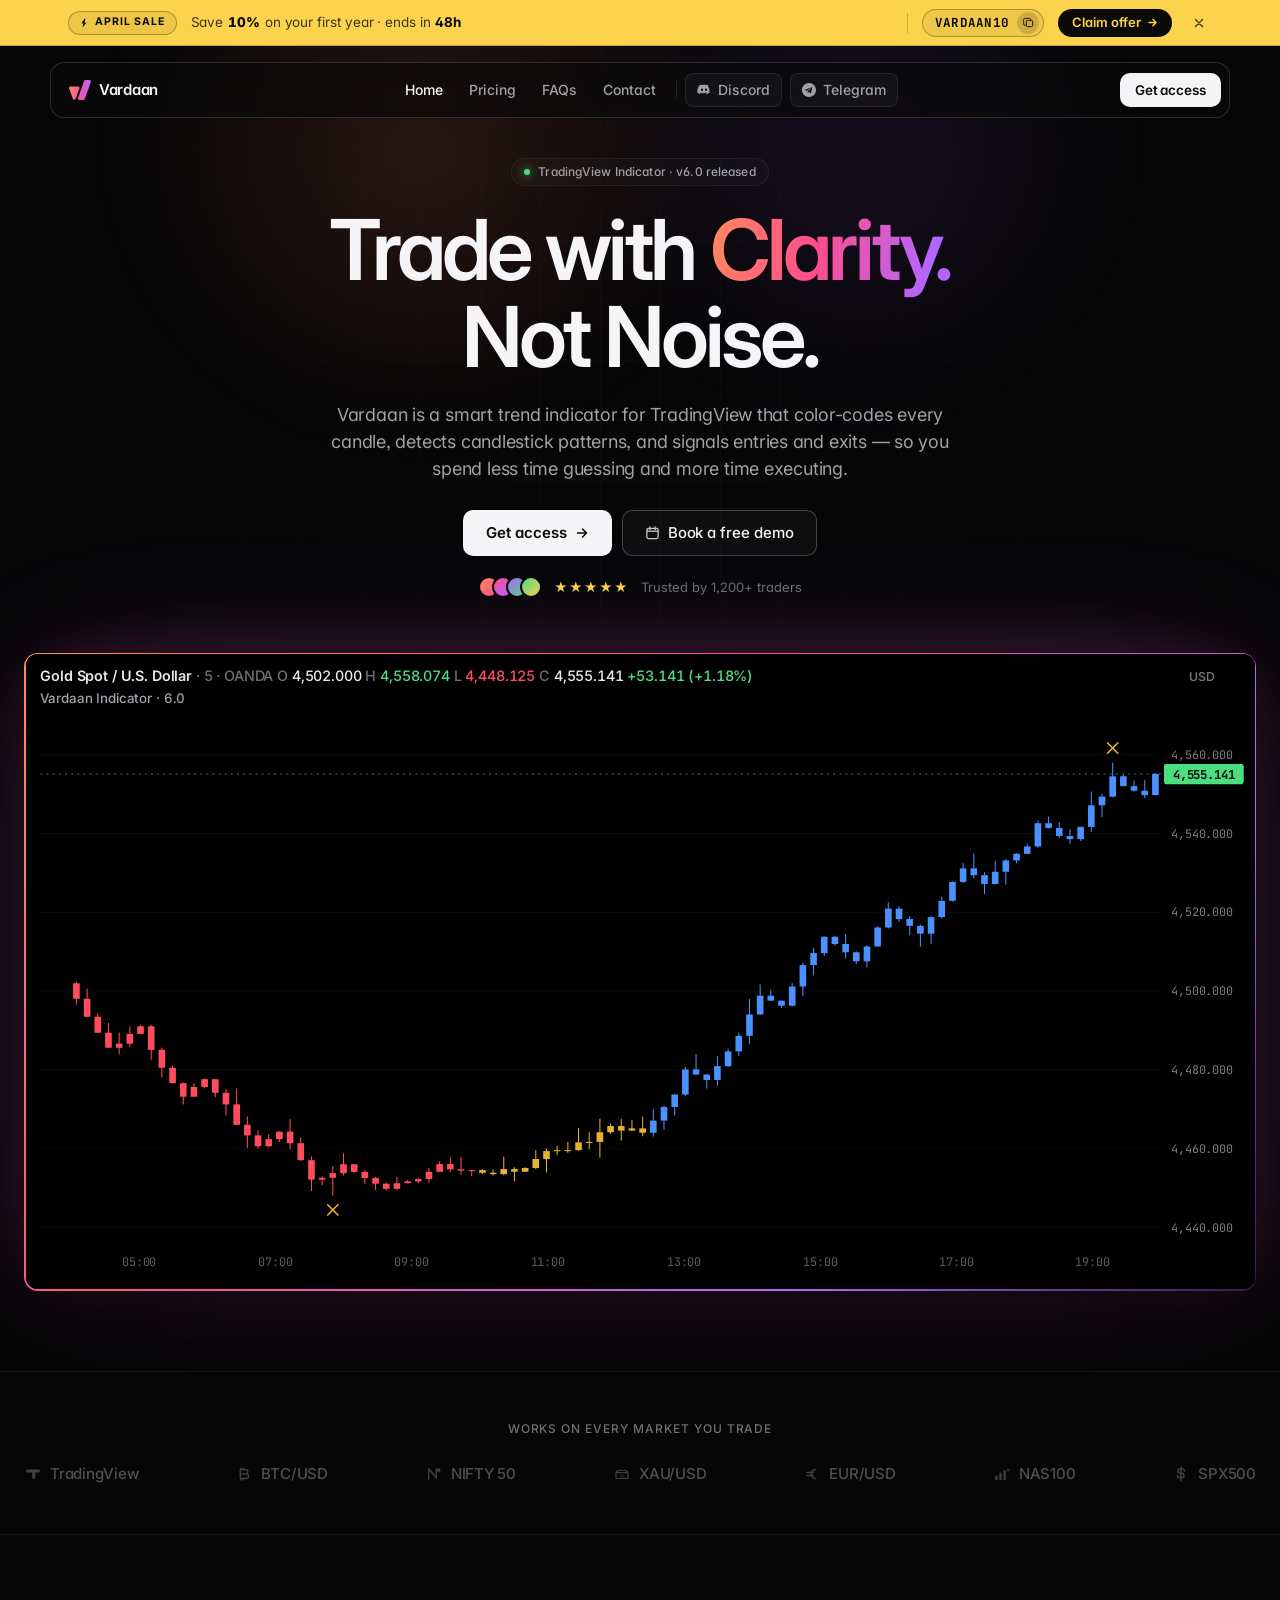
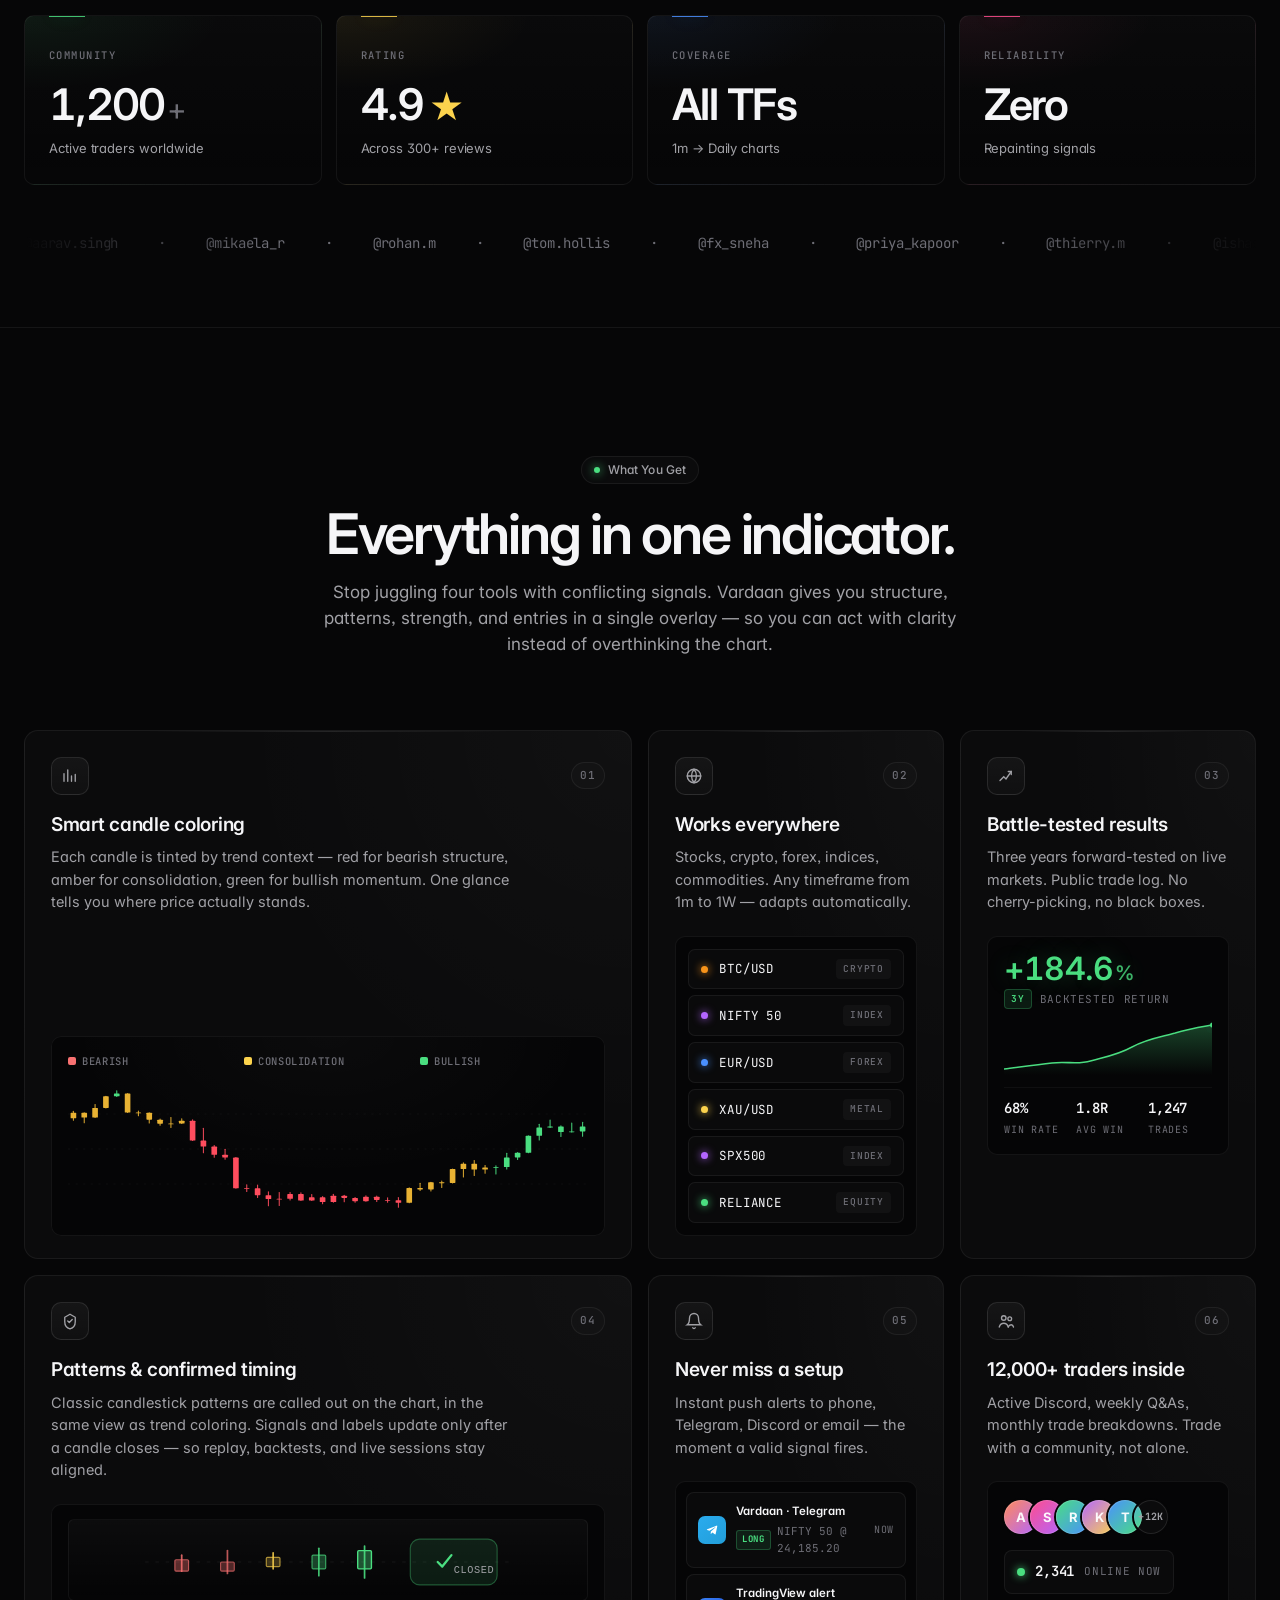
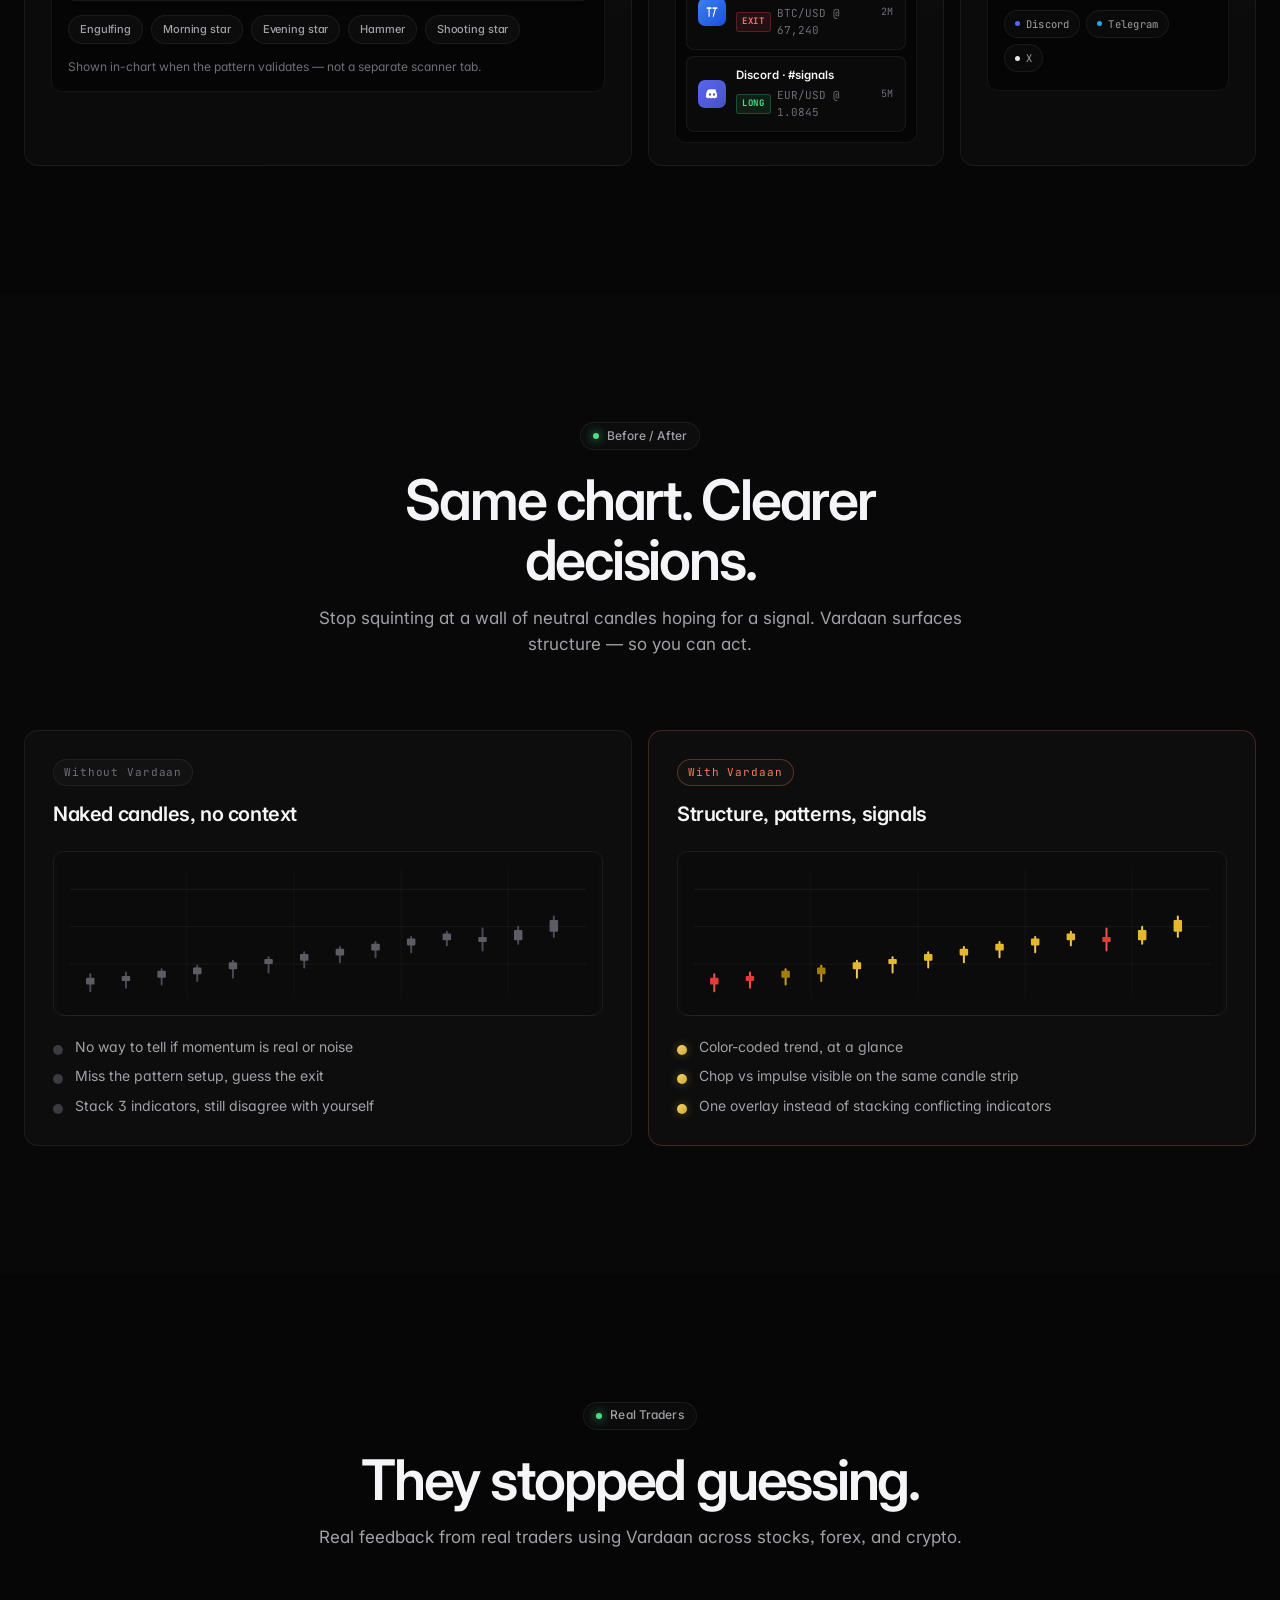
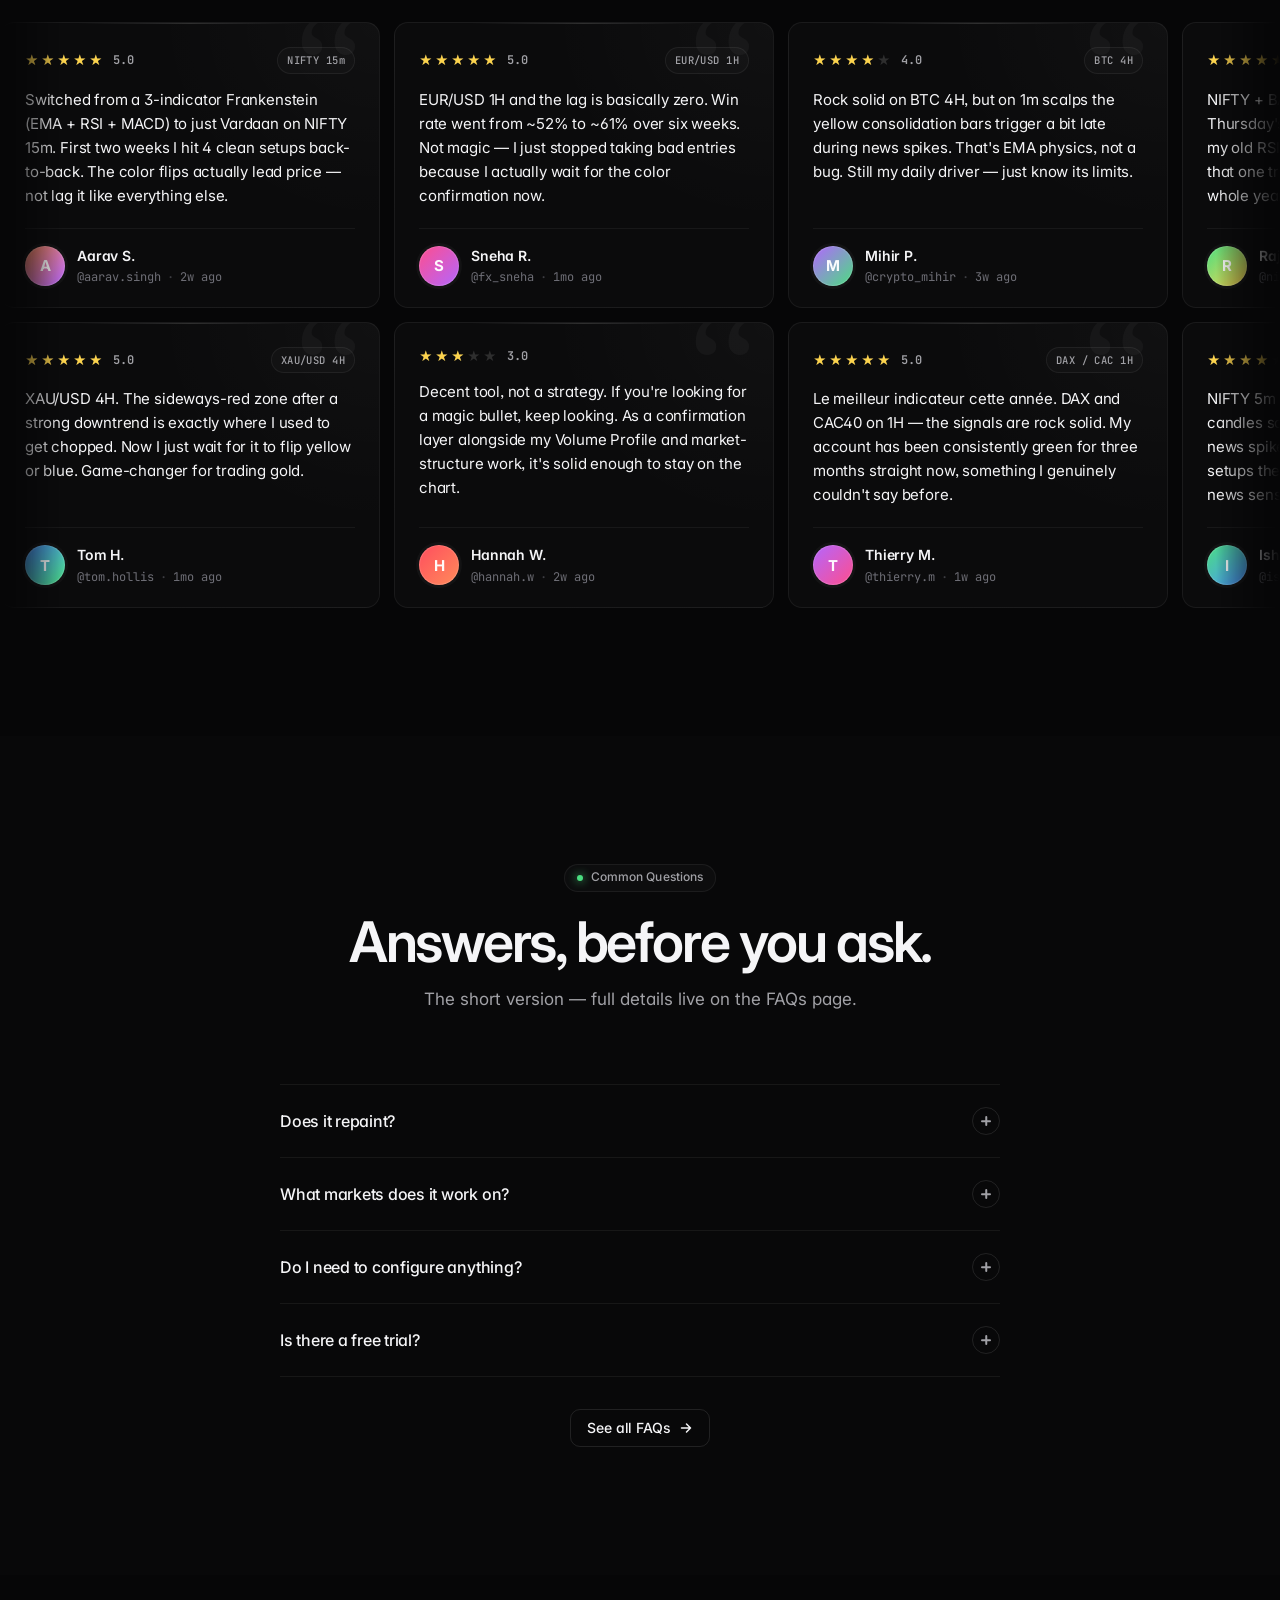
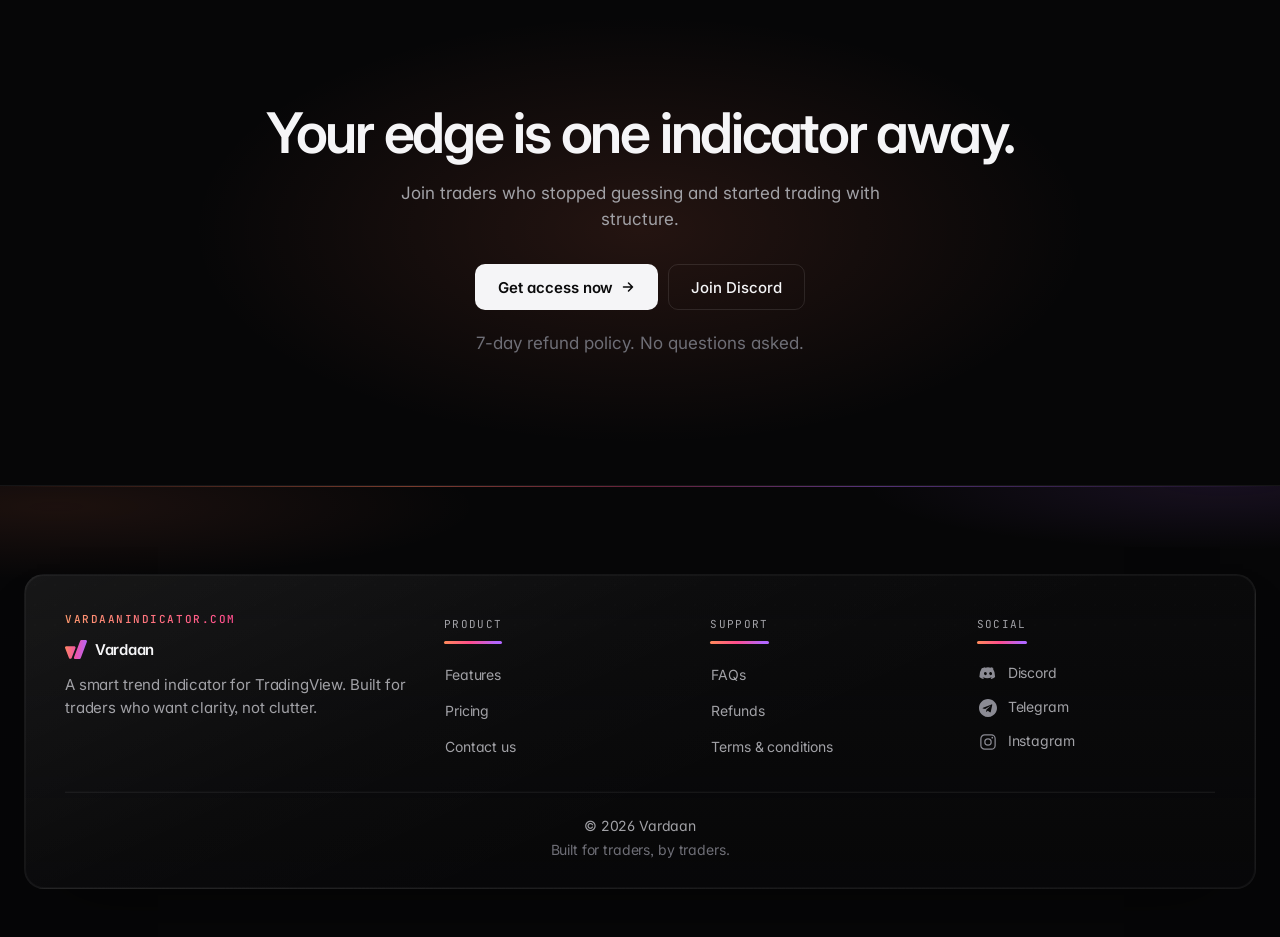
==== commit 6d6078e5: "Fixing Bugs and UI" ====
--- a/index.html
+++ b/index.html
@@ -6,6 +6,7 @@
   <title>Vardaan — Trade with Clarity. Not Noise.</title>
   <meta name="description" content="Vardaan is a smart trend indicator for TradingView that color-codes every candle, detects candlestick patterns, and signals entries and exits." />
   <meta name="theme-color" content="#060607" />
+  <link rel="icon" href="assets/logo.svg" type="image/svg+xml" data-site-asset="icon" />
   <link rel="stylesheet" href="styles.css" />
 </head>
 <body>
@@ -23,8 +24,8 @@
         Save <em class="promo-bar__pct" data-text="promo.percent">20%</em> on your first year<span class="promo-bar__text-extra"> · ends in <strong data-text="promo.deadline">48h</strong></span>
       </span>
       <span class="promo-bar__divider" aria-hidden="true"></span>
-      <button class="promo-bar__code" type="button" data-promo-code data-code="VARDAAN20" aria-label="Copy code VARDAAN20">
-        <span class="promo-bar__code-value" data-text="promo.code">VARDAAN20</span>
+      <button class="promo-bar__code" type="button" data-promo-code>
+        <span class="promo-bar__code-value" data-text="promo.code">VARDAAN10</span>
         <span class="promo-bar__copy-btn" aria-hidden="true">
           <svg width="11" height="11" viewBox="0 0 16 16" fill="none">
             <rect x="5" y="5" width="9" height="9" rx="1.6" stroke="currentColor" stroke-width="1.3"/>
@@ -32,7 +33,7 @@
           </svg>
         </span>
       </button>
-      <a href="pricing.html" class="promo-bar__cta">
+      <a data-page="pricing" href="pricing.html" class="promo-bar__cta">
         Claim offer
         <svg width="11" height="11" viewBox="0 0 14 14" fill="none" aria-hidden="true">
           <path d="M2.5 7h9m0 0L7.5 3m4 4L7.5 11" stroke="currentColor" stroke-width="1.8" stroke-linecap="round" stroke-linejoin="round"/>
@@ -49,15 +50,15 @@
   <!-- ============================== NAV ============================== -->
   <nav class="nav" aria-label="Primary">
     <div class="nav__inner">
-      <a href="index.html" class="nav__brand">
-        <span class="nav__brand-mark" aria-hidden="true"></span>
-        Vardaan
+      <a data-page="home" href="index.html" class="nav__brand">
+        <img class="nav__brand-mark" src="assets/logo.svg" alt="" width="22" height="20" decoding="async" data-site-asset="logo" />
+        <span data-text="brand">Vardaan</span>
       </a>
       <ul class="nav__links">
-        <li><a class="nav__link nav__link--active" href="index.html">Home</a></li>
-        <li><a class="nav__link" href="pricing.html">Pricing</a></li>
-        <li><a class="nav__link" href="faqs.html">FAQs</a></li>
-        <li><a class="nav__link" href="contact.html">Contact</a></li>
+        <li><a class="nav__link nav__link--active" data-page="home" href="index.html">Home</a></li>
+        <li><a class="nav__link" data-page="pricing" href="pricing.html">Pricing</a></li>
+        <li><a class="nav__link" data-page="faqs" href="faqs.html">FAQs</a></li>
+        <li><a class="nav__link" data-page="contact" href="contact.html">Contact</a></li>
         <li class="nav__sep" aria-hidden="true"></li>
         <li><a class="nav__link nav__link--social nav__link--discord" data-link="discord" href="#">
           <svg width="14" height="14" viewBox="0 0 24 24" fill="currentColor" aria-hidden="true"><path d="M20.3 4.4A18 18 0 0 0 16 3l-.3.5a16 16 0 0 0-7.4 0L8 3a18 18 0 0 0-4.3 1.4A19 19 0 0 0 .5 16.1a17 17 0 0 0 5.1 2.6l1-1.5a11 11 0 0 1-1.8-.9l.4-.3a12 12 0 0 0 11.6 0l.4.3a11 11 0 0 1-1.8.9l1 1.5a17 17 0 0 0 5.1-2.6 19 19 0 0 0-3.2-11.7ZM8.5 13.5c-1 0-1.9-1-1.9-2.1 0-1.2.8-2.1 1.9-2.1 1 0 1.9 1 1.9 2.1 0 1.2-.8 2.1-1.9 2.1Zm7 0c-1 0-1.9-1-1.9-2.1 0-1.2.8-2.1 1.9-2.1 1 0 1.9 1 1.9 2.1 0 1.2-.8 2.1-1.9 2.1Z"/></svg>
@@ -69,7 +70,7 @@
         </a></li>
       </ul>
       <div class="nav__cta-group">
-        <a href="pricing.html" class="btn btn-primary btn-sm">Get access</a>
+        <a data-page="pricing" href="pricing.html" class="btn btn-primary btn-sm">Get access</a>
       </div>
       <button class="nav__burger" aria-label="Open menu" aria-controls="mobile-menu">
         <span></span><span></span><span></span>
@@ -78,10 +79,10 @@
   </nav>
 
   <div class="mobile-menu" id="mobile-menu" aria-hidden="true">
-    <a class="mobile-menu__link" href="index.html">Home</a>
-    <a class="mobile-menu__link" href="pricing.html">Pricing</a>
-    <a class="mobile-menu__link" href="faqs.html">FAQs</a>
-    <a class="mobile-menu__link" href="contact.html">Contact</a>
+    <a class="mobile-menu__link" data-page="home" href="index.html">Home</a>
+    <a class="mobile-menu__link" data-page="pricing" href="pricing.html">Pricing</a>
+    <a class="mobile-menu__link" data-page="faqs" href="faqs.html">FAQs</a>
+    <a class="mobile-menu__link" data-page="contact" href="contact.html">Contact</a>
     <div class="mobile-menu__sep" aria-hidden="true"></div>
     <a class="mobile-menu__link mobile-menu__link--social mobile-menu__link--discord" data-link="discord" href="#">
       <svg width="22" height="22" viewBox="0 0 24 24" fill="currentColor" aria-hidden="true"><path d="M20.3 4.4A18 18 0 0 0 16 3l-.3.5a16 16 0 0 0-7.4 0L8 3a18 18 0 0 0-4.3 1.4A19 19 0 0 0 .5 16.1a17 17 0 0 0 5.1 2.6l1-1.5a11 11 0 0 1-1.8-.9l.4-.3a12 12 0 0 0 11.6 0l.4.3a11 11 0 0 1-1.8.9l1 1.5a17 17 0 0 0 5.1-2.6 19 19 0 0 0-3.2-11.7ZM8.5 13.5c-1 0-1.9-1-1.9-2.1 0-1.2.8-2.1 1.9-2.1 1 0 1.9 1 1.9 2.1 0 1.2-.8 2.1-1.9 2.1Zm7 0c-1 0-1.9-1-1.9-2.1 0-1.2.8-2.1 1.9-2.1 1 0 1.9 1 1.9 2.1 0 1.2-.8 2.1-1.9 2.1Z"/></svg>
@@ -92,7 +93,7 @@
       Telegram
     </a>
     <div class="mobile-menu__actions">
-      <a href="pricing.html" class="btn btn-primary btn-sm">Get access</a>
+      <a data-page="pricing" href="pricing.html" class="btn btn-primary btn-sm">Get access</a>
     </div>
   </div>
 
@@ -104,7 +105,7 @@
 
         <span class="badge hero__badge hero-anim" style="--d:0ms">
           <span class="badge__dot"></span>
-          TradingView Indicator · v6.0 released
+          <span data-text="copy.heroBadge">TradingView Indicator · v6.0 released</span>
         </span>
 
         <h1 class="hero__headline hero-anim" style="--d:80ms">
@@ -119,13 +120,13 @@
         </p>
 
         <div class="hero__ctas hero-anim" style="--d:240ms">
-          <a href="pricing.html" class="btn btn-primary btn-lg">
+          <a data-page="pricing" href="pricing.html" class="btn btn-primary btn-lg">
             Get access
             <svg class="btn__arrow" width="14" height="14" viewBox="0 0 14 14" fill="none" aria-hidden="true">
               <path d="M2.5 7h9m0 0L7.5 3m4 4L7.5 11" stroke="currentColor" stroke-width="1.5" stroke-linecap="round" stroke-linejoin="round"/>
             </svg>
           </a>
-          <a href="contact.html" class="btn btn-ghost btn-ghost--bright btn-lg">
+          <a data-page="contact" href="contact.html" class="btn btn-ghost btn-ghost--bright btn-lg">
             <svg width="15" height="15" viewBox="0 0 16 16" fill="none" aria-hidden="true">
               <rect x="2" y="3.5" width="12" height="11" rx="1.6" stroke="currentColor" stroke-width="1.4"/>
               <path d="M2 6.6h12" stroke="currentColor" stroke-width="1.4"/>
@@ -140,7 +141,7 @@
             <span></span><span></span><span></span><span></span>
           </span>
           <span class="hero__trust-stars" aria-hidden="true">★★★★★</span>
-          Trusted by 1,200+ traders
+          <span data-text="copy.heroTrustLine">Trusted by 1,200+ traders</span>
         </div>
 
         <!-- hero chart — crisp SVG, built in main.js -->
@@ -970,7 +971,7 @@
         </div>
 
         <div class="reveal" style="text-align:center; margin-top: 32px">
-          <a href="faqs.html" class="btn btn-ghost">
+          <a data-page="faqs" href="faqs.html" class="btn btn-ghost">
             See all FAQs
             <svg class="btn__arrow" width="14" height="14" viewBox="0 0 14 14" fill="none" aria-hidden="true">
               <path d="M2.5 7h9m0 0L7.5 3m4 4L7.5 11" stroke="currentColor" stroke-width="1.5" stroke-linecap="round" stroke-linejoin="round"/>
@@ -987,7 +988,7 @@
           <h2>Your edge is one indicator away.</h2>
           <p>Join traders who stopped guessing and started trading with structure.</p>
           <div class="section-cta__ctas">
-            <a href="pricing.html" class="btn btn-primary btn-lg">
+            <a data-page="pricing" href="pricing.html" class="btn btn-primary btn-lg">
               Get access now
               <svg class="btn__arrow" width="14" height="14" viewBox="0 0 14 14" fill="none" aria-hidden="true">
                 <path d="M2.5 7h9m0 0L7.5 3m4 4L7.5 11" stroke="currentColor" stroke-width="1.5" stroke-linecap="round" stroke-linejoin="round"/>
@@ -1005,63 +1006,72 @@
   <!-- ============================== FOOTER ============================== -->
   <footer class="footer">
     <div class="container">
-      <div class="footer__top">
-        <div class="footer__col-brand">
-          <a href="index.html" class="footer__brand">
-            <span class="nav__brand-mark" aria-hidden="true"></span>
-            Vardaan
-          </a>
-          <p class="footer__tagline">
-            A smart trend indicator for TradingView. Built for traders who want clarity,
-            not clutter.
-          </p>
-        </div>
-
-        <div>
-          <div class="footer__col-title">Product</div>
-          <div class="footer__col-list">
-            <a href="index.html#features">Features</a>
-            <a href="pricing.html">Pricing</a>
-            <a href="faqs.html">FAQs</a>
-            <a href="index.html#features">Changelog</a>
-          </div>
-        </div>
-
-        <div>
-          <div class="footer__col-title">Community</div>
-          <div class="footer__col-list">
-            <a data-link="discord" href="#">Discord</a>
-            <a data-link="discord" href="#">Setups channel</a>
-            <a data-link="discord" href="#">Results</a>
-            <a data-link="discord" href="#">Announcements</a>
-          </div>
-        </div>
-
-        <div>
-          <div class="footer__col-title">Support</div>
-          <div class="footer__col-list">
-            <a data-mail href="#">Contact</a>
-            <a href="faqs.html">Help center</a>
-            <a href="#">Refund policy</a>
-            <a href="#">Terms</a>
-          </div>
-        </div>
+      <div class="footer__shell">
+      <nav class="footer__nav" aria-label="Site">
+        <div class="footer__top">
+          <div class="footer__col-brand">
+            <p class="footer__eyebrow mono" data-text="domain">vardaan.app</p>
+            <a data-page="home" href="index.html" class="footer__brand">
+              <img class="nav__brand-mark" src="assets/logo.svg" alt="" width="22" height="20" decoding="async" data-site-asset="logo" />
+              <span data-text="brand">Vardaan</span>
+            </a>
+            <p class="footer__tagline" data-text="copy.footerBlurb">
+              A smart trend indicator for TradingView. Built for traders who want clarity,
+              not clutter.
+            </p>
+          </div>
+
+          <div class="footer__col">
+            <div class="footer__col-title">Product</div>
+            <ul class="footer__col-list">
+              <li><a data-page="home" data-page-hash="features" href="index.html#features">Features</a></li>
+              <li><a data-page="pricing" href="pricing.html">Pricing</a></li>
+              <li><a data-page="contact" href="contact.html">Contact us</a></li>
+            </ul>
+          </div>
+
+          <div class="footer__col">
+            <div class="footer__col-title">Support</div>
+            <ul class="footer__col-list">
+              <li><a data-page="faqs" href="faqs.html">FAQs</a></li>
+              <li><a data-page="faqs" data-page-hash="faq-refunds" href="faqs.html#faq-refunds">Refunds</a></li>
+              <li><a data-page="terms" href="terms.html">Terms &amp; conditions</a></li>
+            </ul>
+          </div>
+
+          <div class="footer__col footer__col--social" aria-label="Social">
+            <div class="footer__col-title">Social</div>
+            <ul class="footer__col-list">
+              <li>
+                <a data-link="discord" href="#" class="footer__social-link">
+                  <span class="footer__social-ico" aria-hidden="true"><svg width="18" height="18" viewBox="0 0 24 24" fill="currentColor"><path d="M20.3 4.4A18 18 0 0 0 16 3l-.3.5a16 16 0 0 0-7.4 0L8 3a18 18 0 0 0-4.3 1.4A19 19 0 0 0 .5 16.1a17 17 0 0 0 5.1 2.6l1-1.5a11 11 0 0 1-1.8-.9l.4-.3a12 12 0 0 0 11.6 0l.4.3a11 11 0 0 1-1.8.9l1 1.5a17 17 0 0 0 5.1-2.6 19 19 0 0 0-3.2-11.7ZM8.5 13.5c-1 0-1.9-1-1.9-2.1 0-1.2.8-2.1 1.9-2.1 1 0 1.9 1 1.9 2.1 0 1.2-.8 2.1-1.9 2.1Zm7 0c-1 0-1.9-1-1.9-2.1 0-1.2.8-2.1 1.9-2.1 1 0 1.9 1 1.9 2.1 0 1.2-.8 2.1-1.9 2.1Z"/></svg></span>
+                  Discord
+                </a>
+              </li>
+              <li>
+                <a data-link="telegram" href="#" class="footer__social-link">
+                  <span class="footer__social-ico" aria-hidden="true"><svg width="18" height="18" viewBox="0 0 240 240" fill="currentColor"><path d="M120 0C53.73 0 0 53.73 0 120s53.73 120 120 120 120-53.73 120-120S186.27 0 120 0zm55.65 82.75L156.4 172.6c-1.45 6.48-5.29 8.09-10.7 5.04l-29.56-21.8-14.26 13.73c-1.58 1.58-2.9 2.9-5.94 2.9l2.11-30.05 54.7-49.43c2.38-2.13-.52-3.31-3.69-1.18l-67.64 42.58-29.15-9.12c-6.34-1.98-6.47-6.34 1.32-9.38l114.15-44.02c5.29-1.98 9.92 1.19 8.21 8.87z"/></svg></span>
+                  Telegram
+                </a>
+              </li>
+              <li>
+                <a data-link="instagram" href="#" class="footer__social-link">
+                  <span class="footer__social-ico" aria-hidden="true"><svg width="18" height="18" viewBox="0 0 24 24" fill="none" stroke="currentColor" stroke-width="1.65" stroke-linecap="round" stroke-linejoin="round"><rect x="2.5" y="2.5" width="19" height="19" rx="5"/><circle cx="12" cy="12" r="4.2"/><circle cx="17.7" cy="6.3" r="1.15" fill="currentColor" stroke="none"/></svg></span>
+                  Instagram
+                </a>
+              </li>
+            </ul>
+          </div>
+        </div>
+      </nav>
+
+      <div class="footer__bottom">
+        <p class="footer__copy">
+          <span class="footer__copy-line">© <span data-text="year">2025</span> <span class="footer__copy-brand" data-text="brand">Vardaan</span></span>
+          <span class="footer__copy-sub" data-text="tagline">Built for traders, by traders.</span>
+        </p>
       </div>
-
-      <div class="footer__bottom">
-        <div>© <span data-text="year">2025</span> Vardaan. Built for traders, by traders.</div>
-        <div class="footer__bottom-social">
-          <a data-link="discord" href="#" class="footer__icon" aria-label="Discord">
-            <svg width="16" height="16" viewBox="0 0 24 24" fill="currentColor"><path d="M20.3 4.4A18 18 0 0 0 16 3l-.3.5a16 16 0 0 0-7.4 0L8 3a18 18 0 0 0-4.3 1.4A19 19 0 0 0 .5 16.1a17 17 0 0 0 5.1 2.6l1-1.5a11 11 0 0 1-1.8-.9l.4-.3a12 12 0 0 0 11.6 0l.4.3a11 11 0 0 1-1.8.9l1 1.5a17 17 0 0 0 5.1-2.6 19 19 0 0 0-3.2-11.7ZM8.5 13.5c-1 0-1.9-1-1.9-2.1 0-1.2.8-2.1 1.9-2.1 1 0 1.9 1 1.9 2.1 0 1.2-.8 2.1-1.9 2.1Zm7 0c-1 0-1.9-1-1.9-2.1 0-1.2.8-2.1 1.9-2.1 1 0 1.9 1 1.9 2.1 0 1.2-.8 2.1-1.9 2.1Z"/></svg>
-          </a>
-          <a data-mail href="#" class="footer__icon" aria-label="Email">
-            <svg width="16" height="16" viewBox="0 0 24 24" fill="none" stroke="currentColor" stroke-width="1.8"><rect x="3" y="5" width="18" height="14" rx="2"/><path d="m3 7 9 6 9-6"/></svg>
-          </a>
-          <a data-link="twitter" href="#" class="footer__icon" aria-label="Twitter">
-            <svg width="14" height="14" viewBox="0 0 24 24" fill="currentColor"><path d="M18 2h3l-7.5 8.6L22 22h-6.8l-5.3-6.9L3.8 22H.8l8-9.2L0 2h7l4.8 6.3L18 2zM16.8 20h1.7L7.3 3.9H5.5L16.8 20z"/></svg>
-          </a>
-        </div>
-      </div>
+    </div>
     </div>
   </footer>
 
--- a/styles.css
+++ b/styles.css
@@ -1,6 +1,9 @@
 /* ==========================================================================
    VARDAAN — v5 · Framer-inspired, tech/developer tool
    Near-black, hairline borders, tight Inter, real chart imagery.
+
+   Content hooks (brand, paths, promo copy) live in config.js as window.SITE;
+   HTML uses data-text / data-page / data-link attributes hydrated on load.
    ========================================================================== */
 
 @import url('https://fonts.googleapis.com/css2?family=Inter:wght@400;500;600;700&family=JetBrains+Mono:wght@400;500&display=swap');
@@ -421,18 +424,14 @@
   letter-spacing: -0.02em;
   color: var(--text);
 }
+/* Brand mark: assets/logo.svg (see SITE.assets.logo in config.js) */
 .nav__brand-mark {
-  width: 20px; height: 20px;
-  border-radius: 5px;
-  background: conic-gradient(from 210deg, #FF8B5A, #FF4D8D, #B366FF, #FF8B5A);
-  position: relative;
-}
-.nav__brand-mark::after {
-  content: "";
-  position: absolute;
-  inset: 3px;
-  border-radius: 3px;
-  background: var(--bg-elev);
+  width: 22px;
+  height: 20px;
+  flex-shrink: 0;
+  object-fit: contain;
+  object-position: center;
+  display: block;
 }
 
 .nav__links {
@@ -2076,7 +2075,7 @@
   flex-wrap: wrap;
   justify-content: center;
   align-items: center;
-  gap: 8px 10px;
+  gap: 10px 12px;
 }
 .payment-chip {
   display: inline-flex;
@@ -2137,6 +2136,23 @@
   font-size: 15px;
   letter-spacing: 0.08em;
   color: #93b4ff;
+}
+.payment-chip--upi {
+  padding-left: 12px;
+  padding-right: 14px;
+}
+/* Official UPI lockup (Wikimedia / NPCI-derived); SVG tuned for dark chip backgrounds */
+.payment-chip__upi-logo {
+  display: block;
+  flex-shrink: 0;
+  width: auto;
+  height: 22px;
+  max-width: min(100%, 100px);
+  object-fit: contain;
+  object-position: left center;
+}
+.payment-chip--upi:hover .payment-chip__upi-logo {
+  filter: brightness(1.06);
 }
 .payment-chip--mc {
   padding-left: 12px;
@@ -2639,18 +2655,99 @@
 
 /* ============================== FOOTER ============================== */
 .footer {
-  padding: 72px 0 40px;
+  position: relative;
+  z-index: 0;
+  margin-top: 0;
+  padding: 88px 0 48px;
   border-top: 1px solid var(--border);
-  margin-top: 0;
-}
+  background: var(--bg);
+  overflow: hidden;
+}
+.footer::before {
+  content: "";
+  position: absolute;
+  left: 0;
+  right: 0;
+  top: 0;
+  height: 1px;
+  z-index: 1;
+  background: linear-gradient(
+    90deg,
+    transparent 0%,
+    rgba(255, 122, 89, 0.45) 32%,
+    rgba(255, 77, 141, 0.38) 50%,
+    rgba(179, 102, 255, 0.45) 68%,
+    transparent 100%
+  );
+  pointer-events: none;
+}
+.footer::after {
+  content: "";
+  position: absolute;
+  inset: -20% -10% auto -10%;
+  height: 70%;
+  z-index: 0;
+  background:
+    radial-gradient(ellipse 50% 42% at 12% 35%, rgba(255, 122, 89, 0.09) 0%, transparent 55%),
+    radial-gradient(ellipse 45% 40% at 88% 28%, rgba(179, 102, 255, 0.1) 0%, transparent 52%),
+    radial-gradient(ellipse 60% 50% at 50% 100%, rgba(255, 77, 141, 0.05) 0%, transparent 50%);
+  pointer-events: none;
+}
+.footer .container { position: relative; z-index: 1; }
+
+.footer__shell {
+  position: relative;
+  border: 1px solid var(--border);
+  border-radius: var(--r-xl);
+  padding: 36px 40px 28px;
+  background:
+    linear-gradient(155deg, rgba(255, 255, 255, 0.055) 0%, rgba(255, 255, 255, 0.01) 38%, transparent 60%),
+    linear-gradient(180deg, var(--bg-elev) 0%, rgba(6, 6, 7, 0.65) 100%),
+    var(--bg-elev);
+  box-shadow:
+    0 0 0 1px rgba(255, 255, 255, 0.04) inset,
+    0 32px 64px -36px rgba(0, 0, 0, 0.65);
+}
+.footer__shell::before {
+  content: "";
+  position: absolute;
+  border-radius: inherit;
+  inset: 0;
+  background-image: radial-gradient(
+    rgba(255, 255, 255, 0.04) 1px,
+    transparent 1px
+  );
+  background-size: 20px 20px;
+  mask-image: linear-gradient(180deg, rgba(0, 0, 0, 0.35) 0%, transparent 58%);
+  pointer-events: none;
+}
+
+.footer__nav { display: block; }
 .footer__top {
   display: grid;
-  grid-template-columns: 2fr 1fr 1fr 1fr;
-  gap: 48px;
-  padding-bottom: 48px;
-  border-bottom: 1px solid var(--border);
-}
-.footer__col-brand { max-width: 320px; }
+  grid-template-columns: minmax(0, 1.4fr) repeat(3, minmax(0, 0.95fr));
+  align-items: start;
+  gap: 32px 28px;
+  padding-bottom: 0;
+  border-bottom: none;
+  position: relative;
+  z-index: 1;
+}
+.footer__col-brand { max-width: 380px; }
+.footer__eyebrow {
+  margin: 0 0 10px;
+  font-size: 11px;
+  font-weight: 500;
+  letter-spacing: 0.14em;
+  text-transform: uppercase;
+  color: var(--text-3);
+  background: linear-gradient(100deg, #ff9a6e 0%, #ff4d8d 48%, #c49bff 100%);
+  -webkit-background-clip: text;
+  background-clip: text;
+  color: transparent;
+  -webkit-text-fill-color: transparent;
+}
+.footer__col { min-width: 0; }
 .footer__brand {
   display: inline-flex;
   align-items: center;
@@ -2660,49 +2757,146 @@
   letter-spacing: -0.02em;
   color: var(--text);
   margin-bottom: 12px;
-}
-.footer__tagline { font-size: 13.5px; color: var(--text-3); line-height: 1.5; }
+  transition: opacity var(--t-fast);
+}
+.footer__brand:hover { opacity: 0.9; }
+.footer__tagline {
+  font-size: 15px;
+  line-height: 1.55;
+  color: var(--text-2);
+  letter-spacing: -0.01em;
+}
 .footer__col-title {
+  position: relative;
+  display: inline-block;
+  max-width: 100%;
   font-family: var(--font-mono);
   font-size: 11px;
-  letter-spacing: 0.08em;
+  letter-spacing: 0.12em;
   text-transform: uppercase;
-  color: var(--text-3);
-  margin-bottom: 16px;
+  color: var(--text-2);
+  margin: 0 0 14px;
+  /* Room for air above the bar + bar height (abspos ::after) */
+  padding: 0 0 calc(0.7em + 3px) 0;
+}
+/* Same 100deg brand gradient as .gradient-text; abspos so thickness + gradient work */
+.footer__col-title::after {
+  content: "";
+  position: absolute;
+  left: 0;
+  right: 0;
+  bottom: 0;
+  height: 3px;
+  border-radius: 2px;
+  background: linear-gradient(100deg, #FF8B5A 0%, #FF4D8D 45%, #B366FF 90%);
 }
 .footer__col-list {
+  list-style: none;
+  margin: 0;
+  padding: 0;
   display: flex;
   flex-direction: column;
+  gap: 2px;
+}
+.footer__col-list a {
+  display: inline-block;
+  font-size: 14px;
+  line-height: 1.45;
+  color: var(--text-2);
+  letter-spacing: -0.01em;
+  padding: 6px 10px;
+  margin: 0 -10px;
+  border-radius: var(--r-md);
+  border: 1px solid transparent;
+  transition:
+    color var(--t-fast),
+    background var(--t-fast),
+    border-color var(--t-fast);
+}
+.footer__col-list a:hover {
+  color: var(--text);
+  background: var(--surface);
+  border-color: var(--border);
+}
+/* aria-current="page" stays in HTML for screen readers; no default “selected”
+   chrome in the footer — only :hover / :focus-visible should highlight links. */
+.footer__col-list a:focus-visible {
+  outline: 2px solid var(--accent);
+  outline-offset: 1px;
+  border-radius: var(--r-md);
+}
+/* Social: override inline-block from .footer__col-list a; lock icon + label to same centerline */
+.footer__col-list a.footer__social-link {
+  display: flex;
+  align-items: center;
+  width: 100%;
+  min-height: 2rem;
+  line-height: 1.2;
   gap: 10px;
-}
-.footer__col-list a {
-  font-size: 13.5px;
+  padding-top: 5px;
+  padding-bottom: 5px;
+}
+.footer__social-ico {
+  display: flex;
+  align-items: center;
+  justify-content: center;
+  flex: 0 0 20px;
+  width: 20px;
+  height: 20px;
+  line-height: 0;
+  color: #8b8b94;
+  transition: color var(--t-fast);
+}
+.footer__social-ico svg {
+  display: block;
+  width: 18px;
+  height: 18px;
+  flex-shrink: 0;
+}
+.footer__col-list a.footer__social-link:hover .footer__social-ico {
+  color: #a1a1aa;
+}
+.footer__col-list a.footer__social-link:focus-visible .footer__social-ico {
   color: var(--text-2);
-  transition: color var(--t-fast);
-  letter-spacing: -0.005em;
-}
-.footer__col-list a:hover { color: var(--text); }
+}
+@media (hover: none) {
+  .footer__social-ico { color: #9a9aa3; }
+}
 .footer__bottom {
-  padding-top: 24px;
-  display: flex;
-  align-items: center;
-  justify-content: space-between;
-  font-size: 12.5px;
-  color: var(--text-3);
-  gap: 24px;
-}
-.footer__bottom-social { display: flex; gap: 6px; }
-.footer__icon {
-  width: 32px; height: 32px;
-  display: inline-flex;
-  align-items: center;
-  justify-content: center;
-  border: 1px solid var(--border);
-  border-radius: 8px;
+  position: relative;
+  z-index: 1;
+  margin-top: 28px;
+  padding-top: 22px;
+  border-top: 1px solid var(--border);
+  box-shadow: 0 -1px 0 rgba(255, 255, 255, 0.02);
+  text-align: center;
+}
+.footer__copy {
+  display: flex;
+  flex-direction: column;
+  align-items: center;
+  gap: 3px;
+  margin: 0 auto;
+  max-width: 42rem;
+  font-size: 14px;
+  line-height: 1.5;
   color: var(--text-2);
-  transition: all var(--t-fast);
-}
-.footer__icon:hover { color: var(--text); border-color: var(--border-strong); }
+  letter-spacing: -0.01em;
+}
+.footer__copy-line {
+  display: block;
+}
+.footer__copy-brand {
+  color: var(--text-2);
+  font-weight: 400;
+}
+.footer__copy-sub {
+  display: block;
+  font-size: 14px;
+  line-height: 1.5;
+  color: var(--text-3);
+  font-weight: 400;
+}
 
 /* ============================== REVEAL ANIM ============================== */
 .reveal { opacity: 0; transform: translateY(14px); transition: opacity 0.6s cubic-bezier(.2,.8,.2,1), transform 0.6s cubic-bezier(.2,.8,.2,1); transition-delay: var(--rev-delay, 0ms); }
@@ -2713,32 +2907,175 @@
 }
 
 /* ============================== RESPONSIVE ============================== */
+/* Viewports ≥1025px use base styles only — tablet/phone rules below. */
+
 @media (max-width: 1100px) {
   .bento { grid-template-columns: repeat(2, 1fr); }
   .bento-tile { grid-column: span 1; }
   .bento-tile--wide { grid-column: span 2; }
-}
+  .footer__top {
+    grid-template-columns: repeat(3, 1fr);
+  }
+  .footer__col-brand { grid-column: 1 / -1; max-width: 36rem; }
+}
+
 @media (max-width: 1024px) {
+  html {
+    scroll-padding-top: calc(var(--promo-h, 0px) + var(--nav-h) + 28px);
+  }
+
+  .page-header {
+    padding: calc(118px + var(--promo-h, 0px)) 0 56px;
+  }
+  .page-header--pricing {
+    padding: calc(118px + var(--promo-h, 0px)) 0 40px;
+  }
+  .page-header h1 {
+    text-wrap: balance;
+  }
+
+  .section-header {
+    margin-bottom: clamp(32px, 5vw, 56px);
+  }
+
+  .price-toggle__opt,
+  .price-toggle__btn,
+  .currency-toggle__btn {
+    white-space: normal;
+    text-align: center;
+    line-height: 1.25;
+  }
+
+  .p-card__discount {
+    flex-wrap: wrap;
+  }
+  .p-card__discount-note {
+    white-space: normal;
+  }
+
+  /* Flex + order: featured first on small screens; grid + DOM order unchanged on desktop */
   .p-grid {
-    grid-template-columns: 1fr;
+    display: flex;
+    flex-direction: column;
     max-width: 440px;
     margin-left: auto;
     margin-right: auto;
     gap: 20px;
   }
-  .p-card--featured {
+  .p-grid .p-card--featured {
     order: -1;
-    margin-top: 0 !important;
-    margin-bottom: 0 !important;
-  }
-}
+  }
+  .p-grid .p-card--monthly,
+  .p-grid .p-card--lifetime {
+    order: 0;
+  }
+}
+/* —— ≤960px: hamburger nav + single-row promo (desktop unchanged above 961px) —— */
 @media (max-width: 960px) {
+  :root {
+    /* One compact row: code + CTA; close is abspos (see .promo-bar__inner padding-right) */
+    --promo-h: 46px;
+    --nav-h: 52px;
+  }
+
+  .promo-bar {
+    height: auto;
+    min-height: 0;
+    padding-top: 5px;
+    padding-bottom: 5px;
+    align-items: center;
+  }
+
+  .promo-bar__inner {
+    display: flex;
+    flex-direction: row;
+    flex-wrap: nowrap;
+    align-items: center;
+    gap: 8px;
+    padding-left: max(10px, env(safe-area-inset-left, 0px));
+    padding-right: max(34px, calc(28px + env(safe-area-inset-right, 0px)));
+  }
+
+  .promo-bar__tag,
+  .promo-bar__divider,
+  .promo-bar__text {
+    display: none;
+  }
+
+  .promo-bar__code {
+    flex: 1 1 0;
+    width: auto;
+    min-width: 0;
+    max-width: none;
+    height: 30px;
+    min-height: 30px;
+    padding: 0 3px 0 9px;
+    justify-content: center;
+    gap: 5px;
+  }
+  .promo-bar__code-value {
+    min-width: 0;
+    overflow: hidden;
+    text-overflow: ellipsis;
+    white-space: nowrap;
+  }
+  .promo-bar__copy-btn {
+    width: 22px;
+    height: 22px;
+    flex-shrink: 0;
+  }
+
+  .promo-bar__cta {
+    flex: 0 0 auto;
+    width: auto;
+    height: 30px;
+    min-height: 30px;
+    padding: 0 10px;
+    font-size: 11.5px;
+    font-weight: 600;
+    gap: 4px;
+  }
+
+  .promo-bar__close {
+    position: absolute;
+    top: 50%;
+    right: max(0px, env(safe-area-inset-right, 0px));
+    transform: translateY(-50%);
+    width: 30px;
+    height: 30px;
+    z-index: 2;
+    border-radius: 7px;
+    flex: none;
+  }
+
+  .nav {
+    top: calc(var(--promo-h, 0px) + 10px);
+  }
+
   .nav__links { display: none; }
-  .nav__burger { display: inline-flex; }
+  .nav__burger {
+    display: inline-flex;
+    min-width: 44px;
+    min-height: 44px;
+  }
   .nav__cta-group { display: none; }
-  .nav__inner { padding: 0 4px 0 16px; }
-
-  .promo-bar__inner { gap: 12px; padding: 0 12px; }
+  .nav__inner {
+    /* Two visible items (brand + burger): 3-col grid put burger in the middle column */
+    grid-template-columns: minmax(0, 1fr) auto;
+    min-height: var(--nav-h);
+    height: auto;
+    padding: 4px max(8px, calc(6px + env(safe-area-inset-right, 0px))) 4px max(16px, calc(4px + env(safe-area-inset-left, 0px)));
+    border-radius: 12px;
+  }
+  .nav__inner > .nav__burger {
+    justify-self: end;
+  }
+
+  .mobile-menu {
+    padding-left: max(24px, env(safe-area-inset-left, 0px));
+    padding-right: max(24px, env(safe-area-inset-right, 0px));
+    padding-bottom: max(32px, env(safe-area-inset-bottom, 0px));
+  }
 
   .section-hero { padding: calc(130px + var(--promo-h, 0px)) 0 60px; }
   .hero__ctas { flex-wrap: wrap; justify-content: center; }
@@ -2751,34 +3088,213 @@
   .ch-grid { grid-template-columns: 1fr; }
   .stats { grid-template-columns: repeat(2, 1fr); }
 
-  .footer__top { grid-template-columns: 1fr 1fr; gap: 32px; }
-  .footer__col-brand { grid-column: span 2; }
-  .footer__bottom { flex-direction: column; align-items: flex-start; }
+  .footer { padding: 72px 0 40px; }
+  .footer__shell { padding: 28px 22px 22px; }
+  .footer__top {
+    grid-template-columns: 1fr 1fr;
+    gap: 28px 24px;
+  }
+  .footer__col-brand { grid-column: 1 / -1; max-width: none; }
+  .footer__col--social { grid-column: 1 / -1; }
+  .footer__bottom {
+    margin-top: 24px;
+    padding-top: 20px;
+  }
 }
 @media (max-width: 640px) {
-  .promo-bar { font-size: 12px; }
-  .promo-bar__inner { gap: 10px; padding: 0 10px; }
-  .promo-bar__tag,
-  .promo-bar__divider { display: none; }
+  .promo-bar {
+    font-size: 12px;
+    padding-top: 4px;
+    padding-bottom: 4px;
+  }
+  .promo-bar__inner {
+    gap: 6px;
+    padding-left: max(8px, env(safe-area-inset-left, 0px));
+    padding-right: max(32px, calc(26px + env(safe-area-inset-right, 0px)));
+  }
   .promo-bar__text .promo-bar__text-extra { display: none; }
-  .promo-bar__cta { padding: 0 10px; font-size: 11.5px; height: 24px; }
-  .promo-bar__code { font-size: 11.5px; height: 24px; padding: 0 3px 0 9px; }
-  .promo-bar__copy-btn { width: 18px; height: 18px; }
+  .promo-bar__cta {
+    font-size: 11px;
+    padding: 0 8px;
+    letter-spacing: -0.02em;
+  }
+  .promo-bar__code {
+    font-size: 11px;
+    padding: 0 2px 0 8px;
+    height: 28px;
+    min-height: 28px;
+  }
+  .promo-bar__copy-btn {
+    width: 20px;
+    height: 20px;
+  }
+  .promo-bar__close {
+    width: 28px;
+    height: 28px;
+  }
+
+  /* Payment methods: same horizontal wrapping strip as desktop (1–2 rows), not a vertical list */
+  .payment-strip {
+    margin-top: 28px;
+    padding-top: 24px;
+    text-align: center;
+  }
+  .payment-strip__cap {
+    margin-bottom: 14px;
+    line-height: 1.4;
+    padding: 0 8px;
+  }
+  .payment-strip__methods {
+    flex-direction: row;
+    flex-wrap: wrap;
+    justify-content: center;
+    align-items: center;
+    gap: 8px;
+    row-gap: 8px;
+  }
+  .payment-chip {
+    justify-content: center;
+    min-height: 34px;
+    padding: 5px 10px;
+    gap: 6px;
+    width: auto;
+    flex: 0 1 auto;
+    font-size: 11px;
+  }
+  .payment-chip__icon {
+    width: 18px;
+    height: 18px;
+  }
+  .payment-chip__upi-logo {
+    height: 18px;
+    max-width: 76px;
+  }
+  .payment-chip--upi {
+    padding-left: 8px;
+    padding-right: 10px;
+  }
+  .payment-chip--mc {
+    padding-left: 10px;
+    padding-right: 10px;
+  }
+  .payment-chip__mc {
+    width: 34px;
+    height: 20px;
+  }
+  .payment-chip__mc-c {
+    width: 20px;
+    height: 20px;
+  }
+  .payment-chip__mc-c--r {
+    left: 14px;
+  }
+  .payment-chip--visa .payment-chip__wordmark {
+    font-size: 13px;
+  }
+  .payment-chip__wordmark--paytm {
+    font-size: 12px;
+  }
+  .payment-strip__note {
+    margin-top: 14px;
+    text-align: center;
+    padding: 0 12px;
+  }
+}
+@media (max-width: 380px) {
+  .promo-bar__cta svg {
+    display: none;
+  }
+  .promo-bar__cta {
+    gap: 0;
+    padding: 0 8px;
+  }
 }
 @media (max-width: 600px) {
   .hero__visual { margin-top: 48px; }
+  .hero__ctas {
+    flex-direction: column;
+    align-items: stretch;
+    max-width: 22rem;
+    margin-left: auto;
+    margin-right: auto;
+  }
+  .hero__ctas .btn {
+    width: 100%;
+    justify-content: center;
+  }
+
+  .section-cta__ctas {
+    flex-direction: column;
+    align-items: stretch;
+    max-width: 22rem;
+    margin-left: auto;
+    margin-right: auto;
+  }
+  .section-cta__ctas .btn {
+    width: 100%;
+    justify-content: center;
+  }
+
   .pricing-value-strip {
     flex-direction: column;
     align-items: flex-start;
   }
-  .t-card { flex: 0 0 300px; padding: 20px; }
+  .t-card { flex: 0 0 min(300px, 85vw); padding: 20px; }
   .bento-tile { padding: 22px; }
   .logo-strip__row { gap: 20px; justify-content: center; }
+
+  .ba-card { padding: 22px; }
+  .ch-card {
+    flex-direction: column;
+    align-items: flex-start;
+  }
+
+  .faq-item__trigger {
+    padding: 18px 0;
+    font-size: 15px;
+  }
+  .faq-item__body {
+    font-size: 14px;
+  }
+}
+@media (max-width: 480px) {
+  .container {
+    padding-left: max(16px, env(safe-area-inset-left, 0px));
+    padding-right: max(16px, env(safe-area-inset-right, 0px));
+  }
+  .section {
+    padding-top: clamp(48px, 11vw, 88px);
+    padding-bottom: clamp(48px, 11vw, 88px);
+  }
+  .section-hero {
+    padding-bottom: 48px;
+  }
+  .hero__sub {
+    font-size: 16px;
+    line-height: 1.52;
+  }
+  .hero__trust {
+    flex-wrap: wrap;
+    justify-content: center;
+    text-align: center;
+  }
+  .stats-bar {
+    padding: 52px 0 44px;
+  }
+  .stats-bar__stat {
+    padding: 20px 16px 18px;
+  }
+  .p-card {
+    padding: 26px 20px;
+  }
+  .p-card__price-m {
+    font-size: clamp(32px, 9vw, 40px);
+  }
 }
 @media (max-width: 420px) {
   .stats-bar__grid { grid-template-columns: 1fr 1fr; }
   .stats { grid-template-columns: 1fr 1fr; }
+  .footer__shell { padding: 24px 18px 20px; border-radius: var(--r-lg); }
   .footer__top { grid-template-columns: 1fr; }
   .footer__col-brand { grid-column: span 1; }
-  .promo-bar__text { display: none; }
-}
+}
